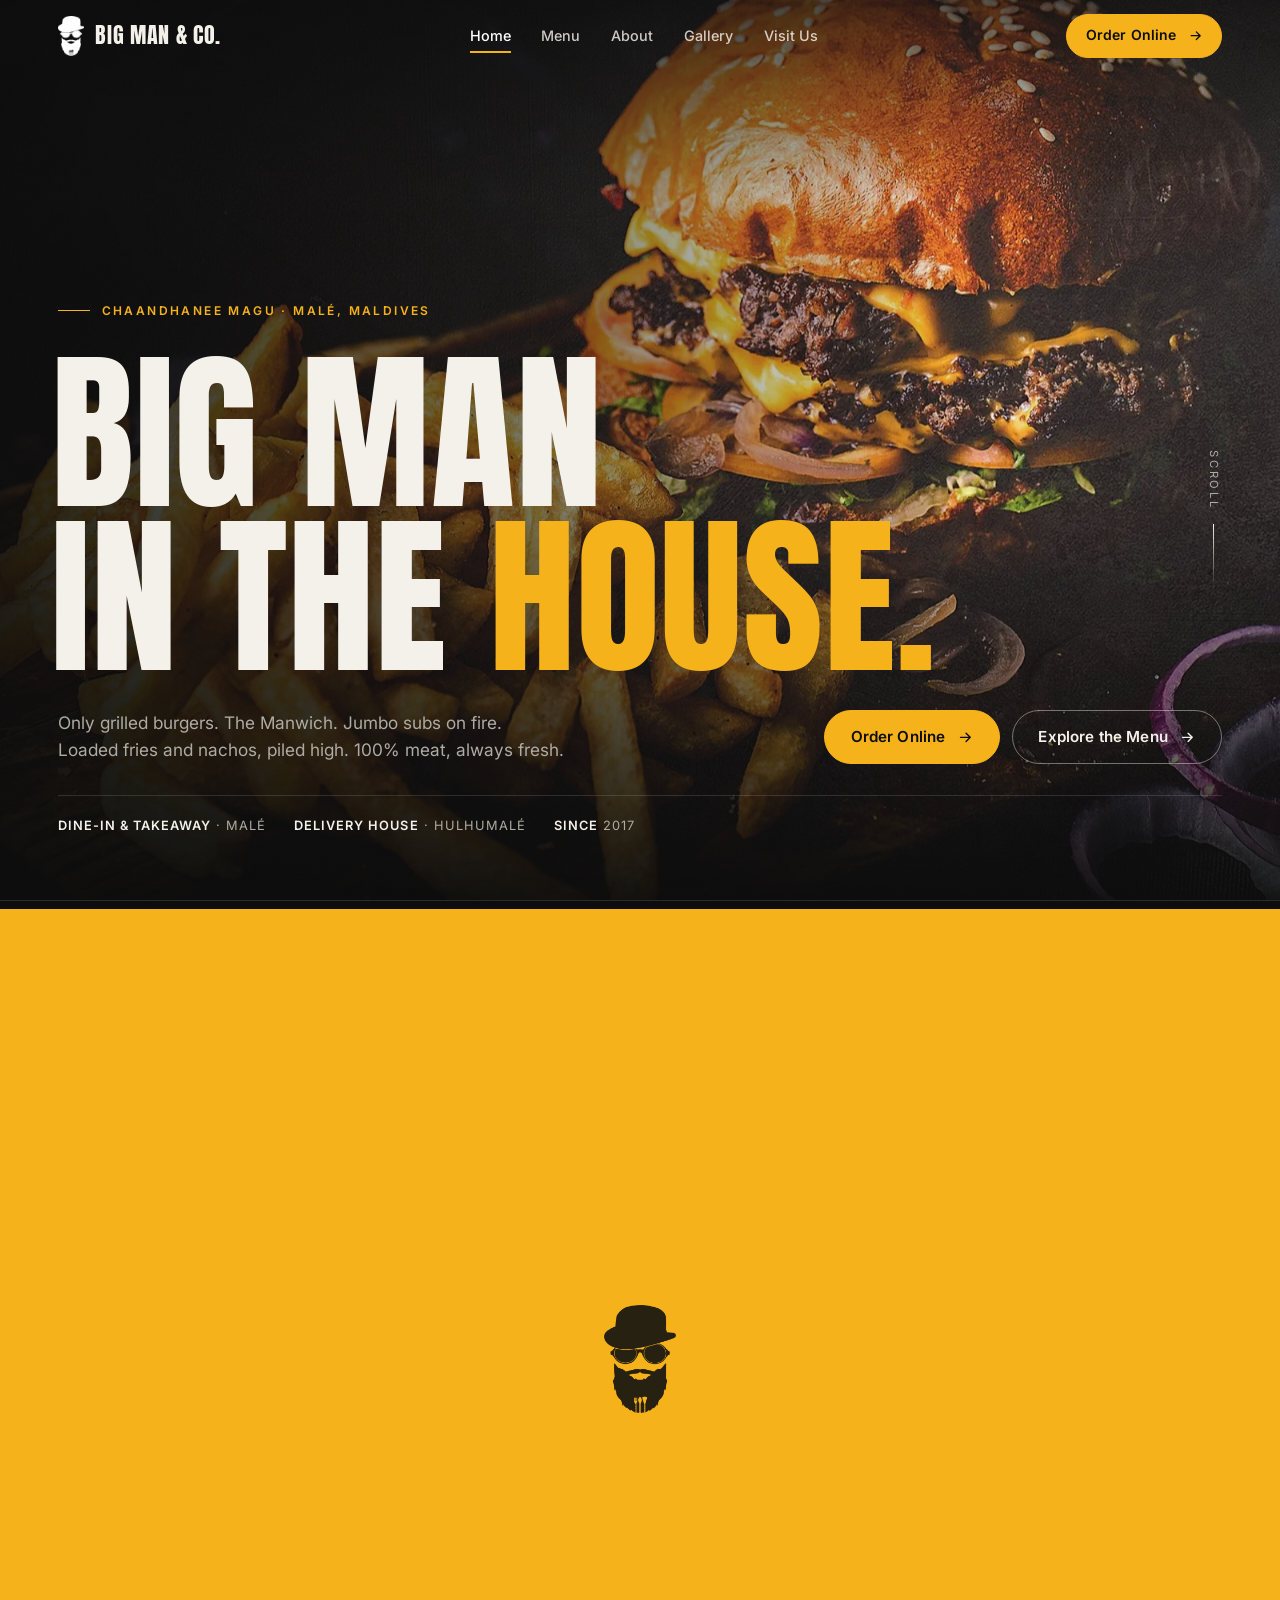
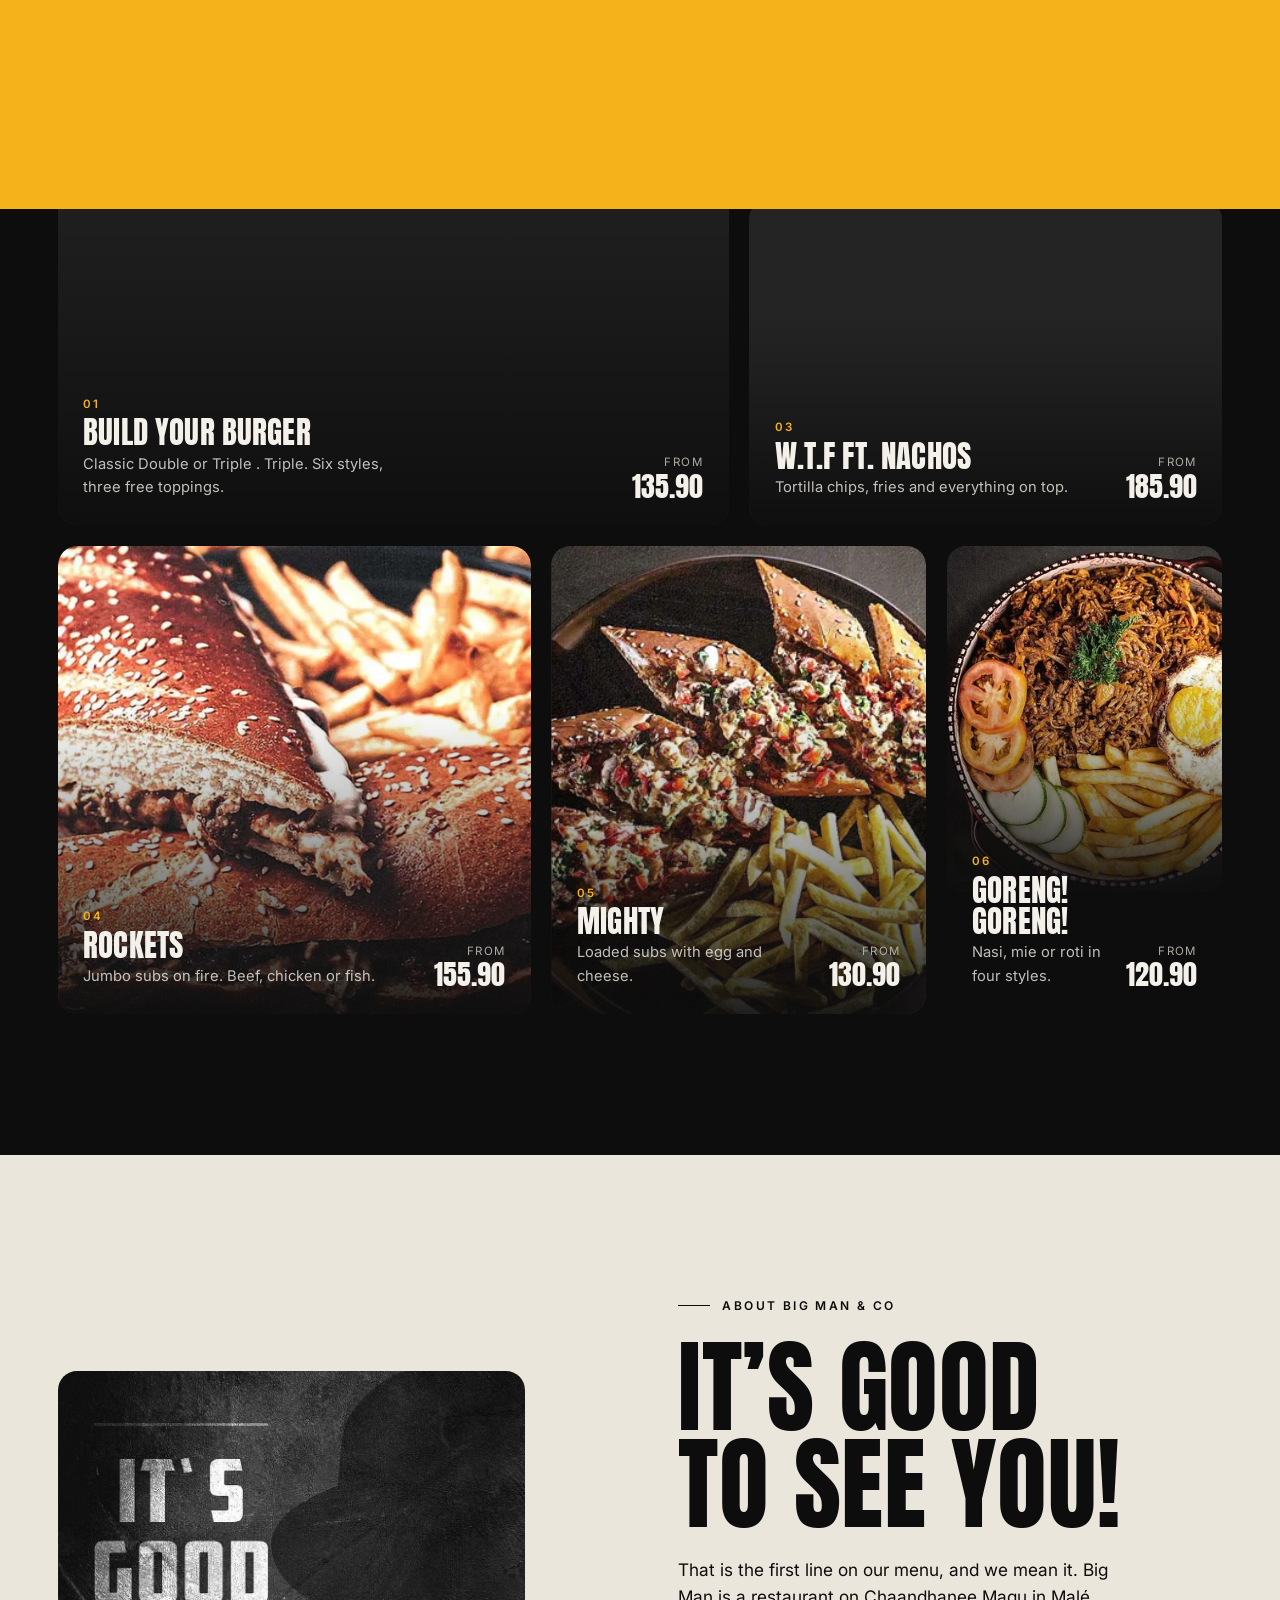
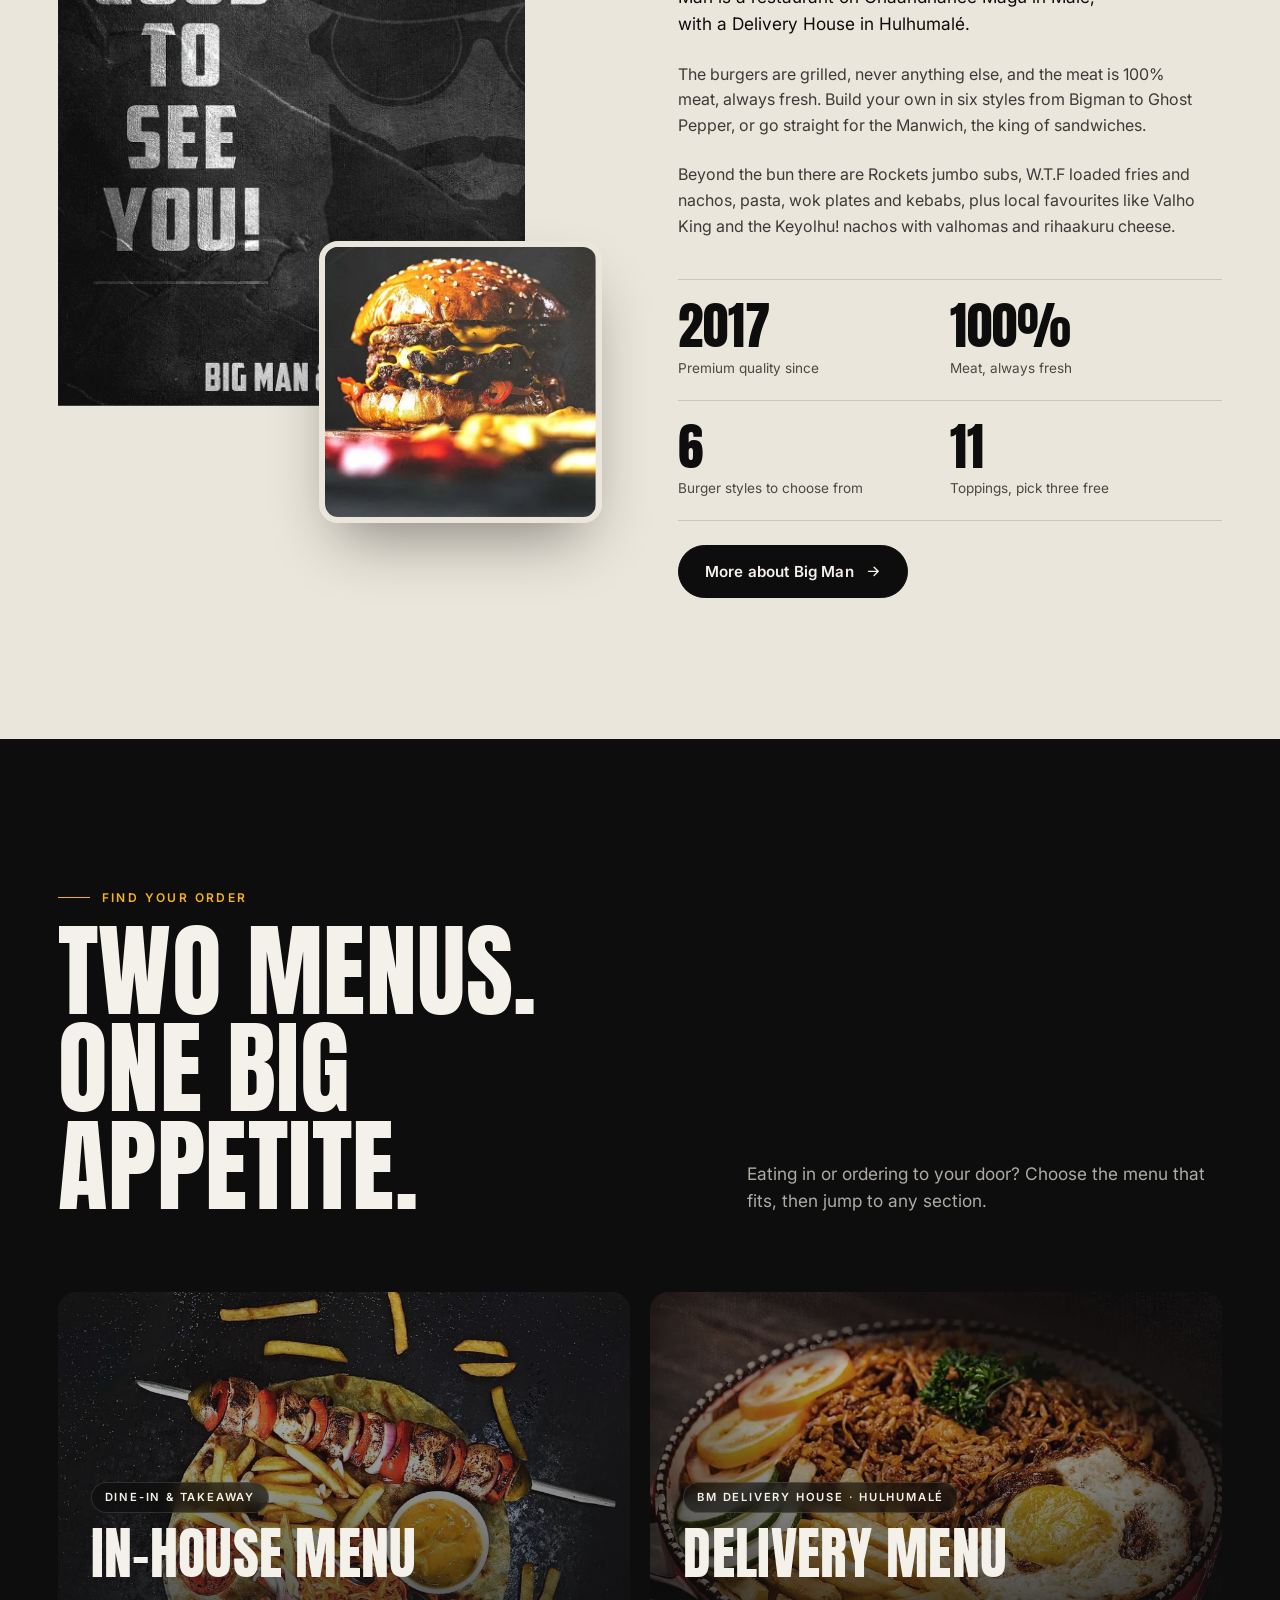
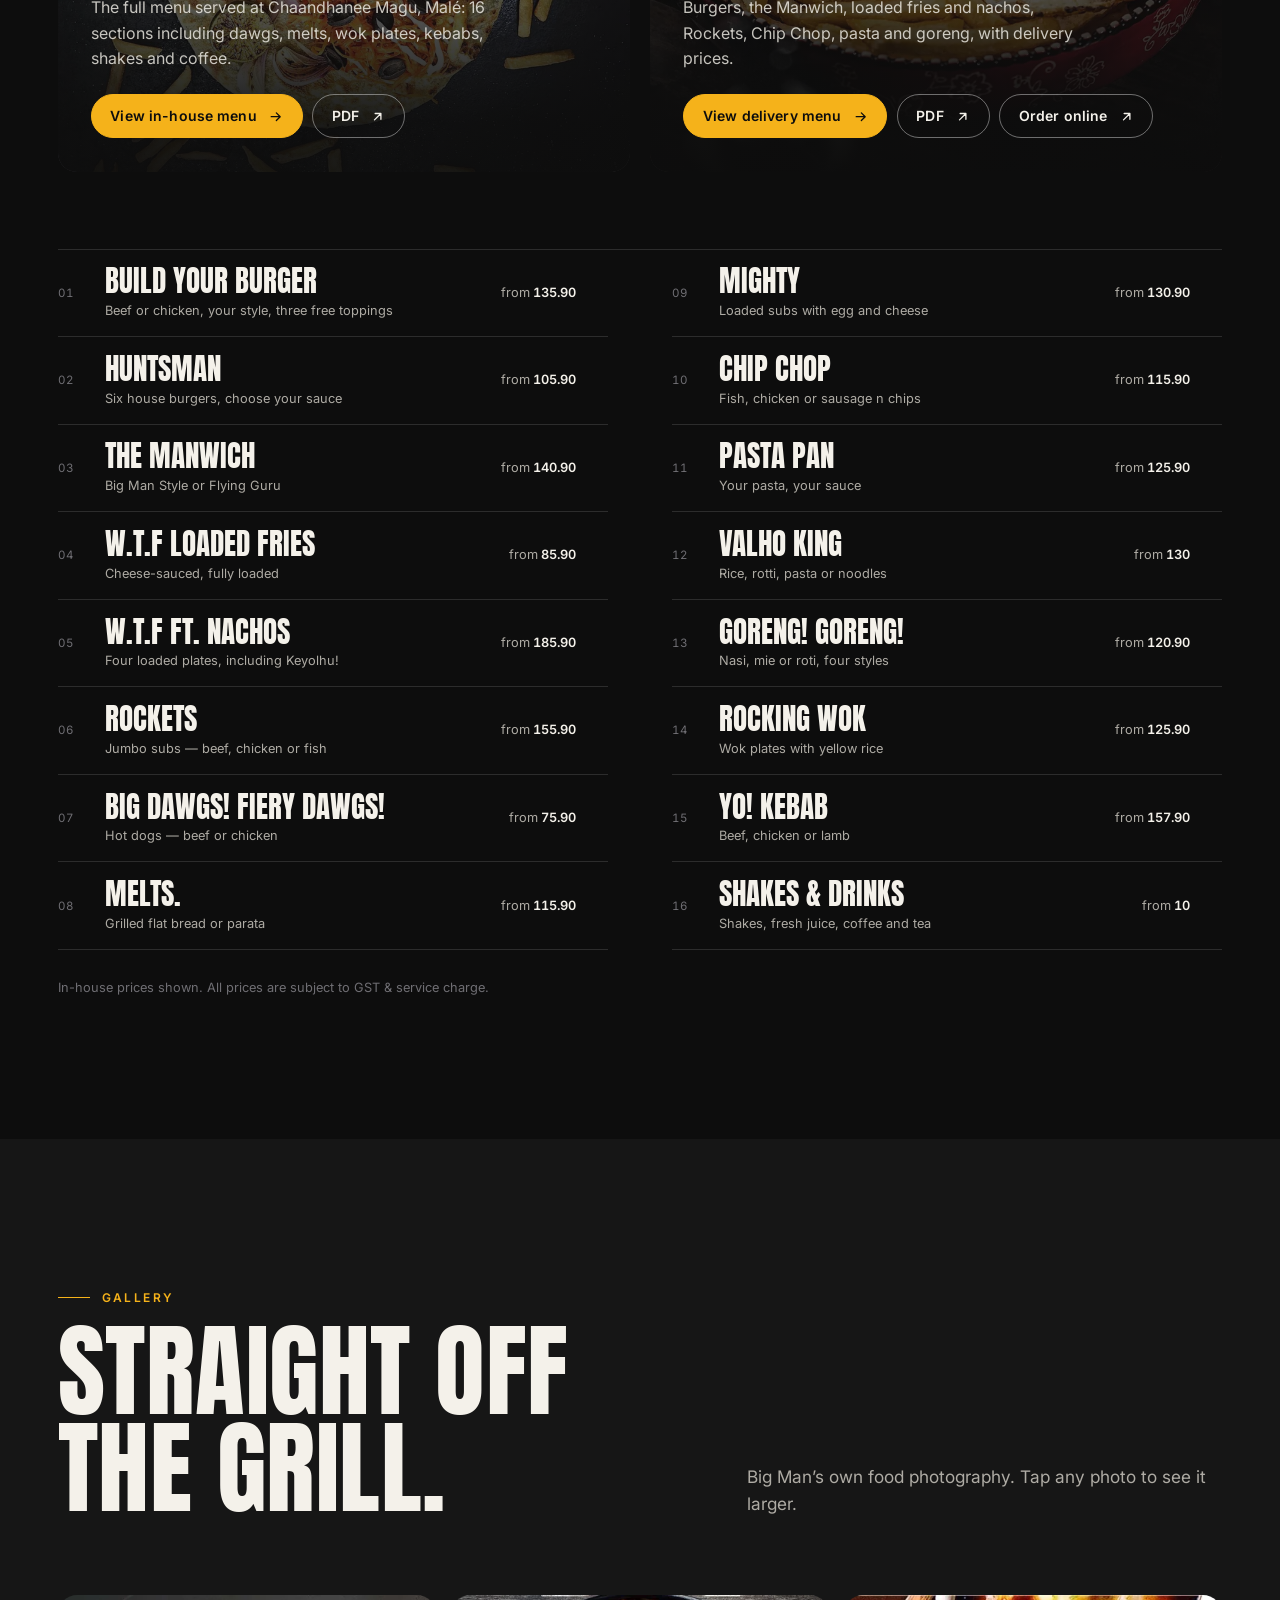
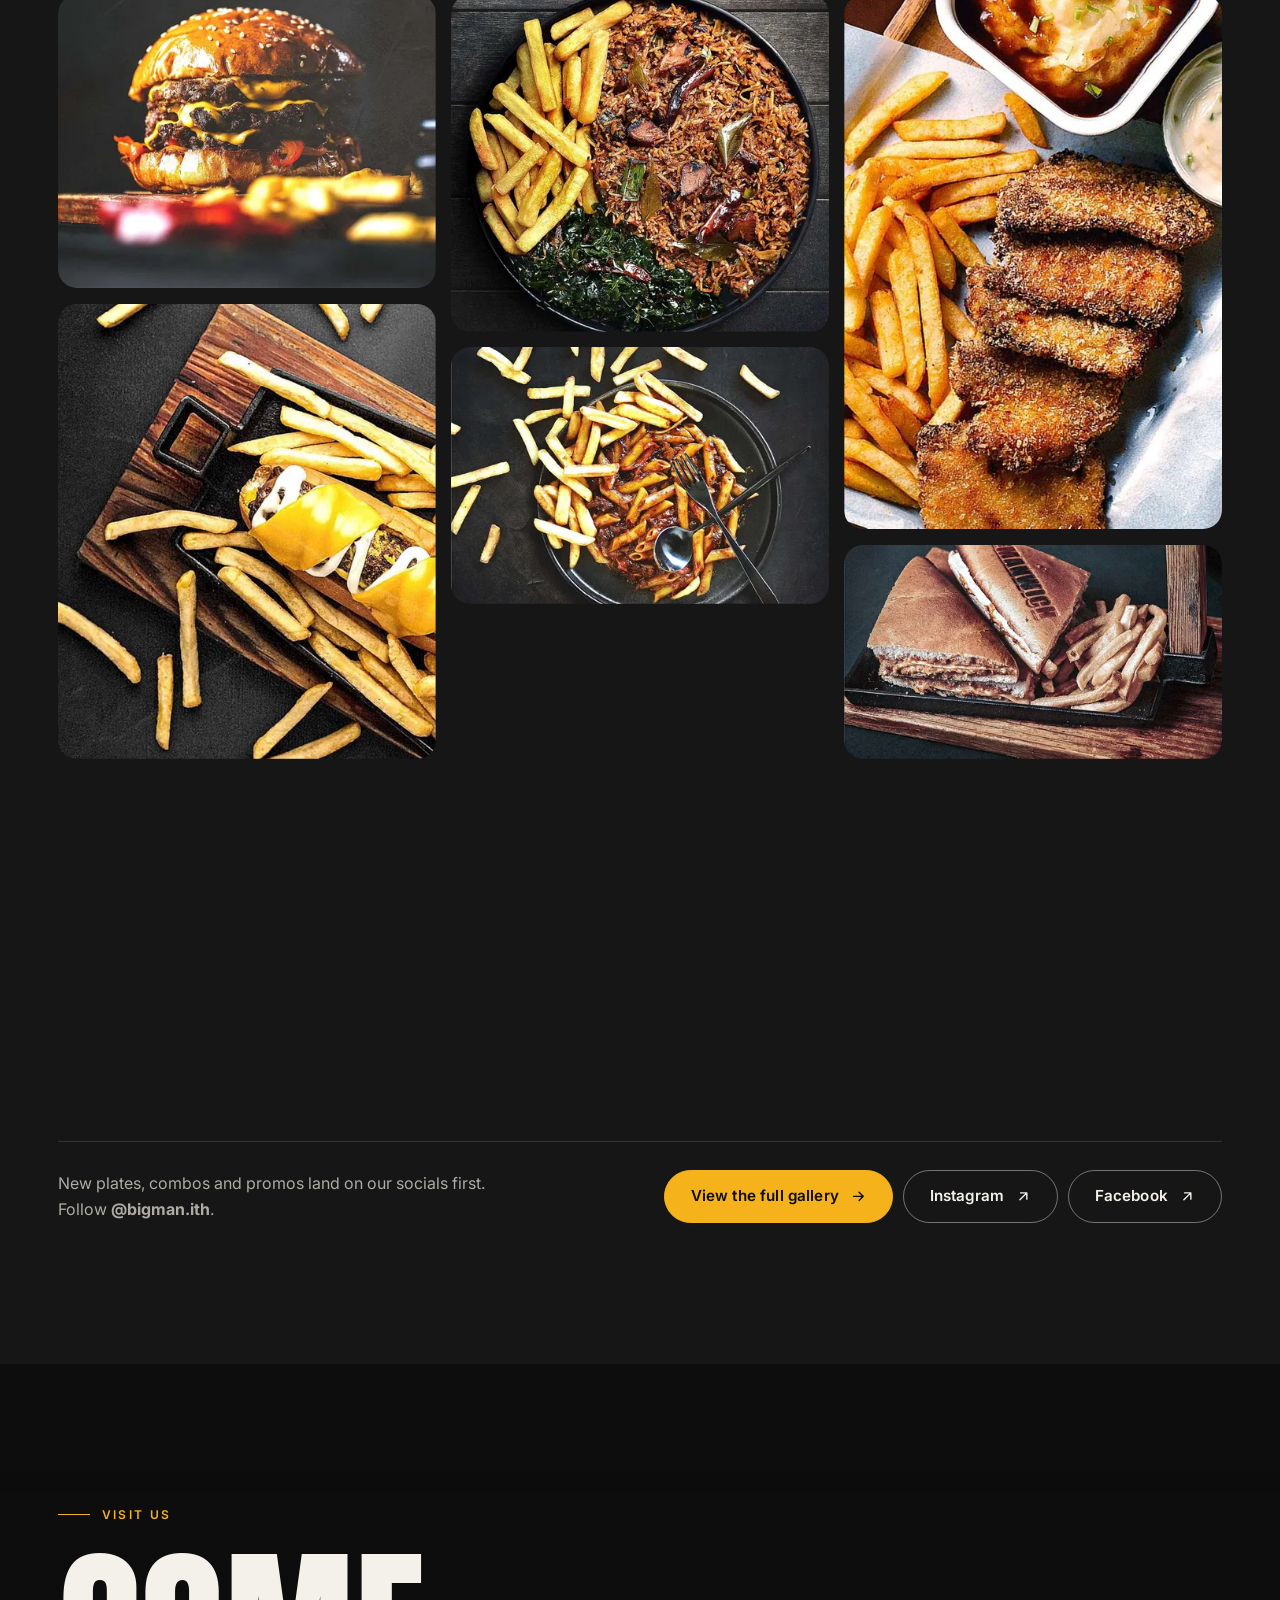
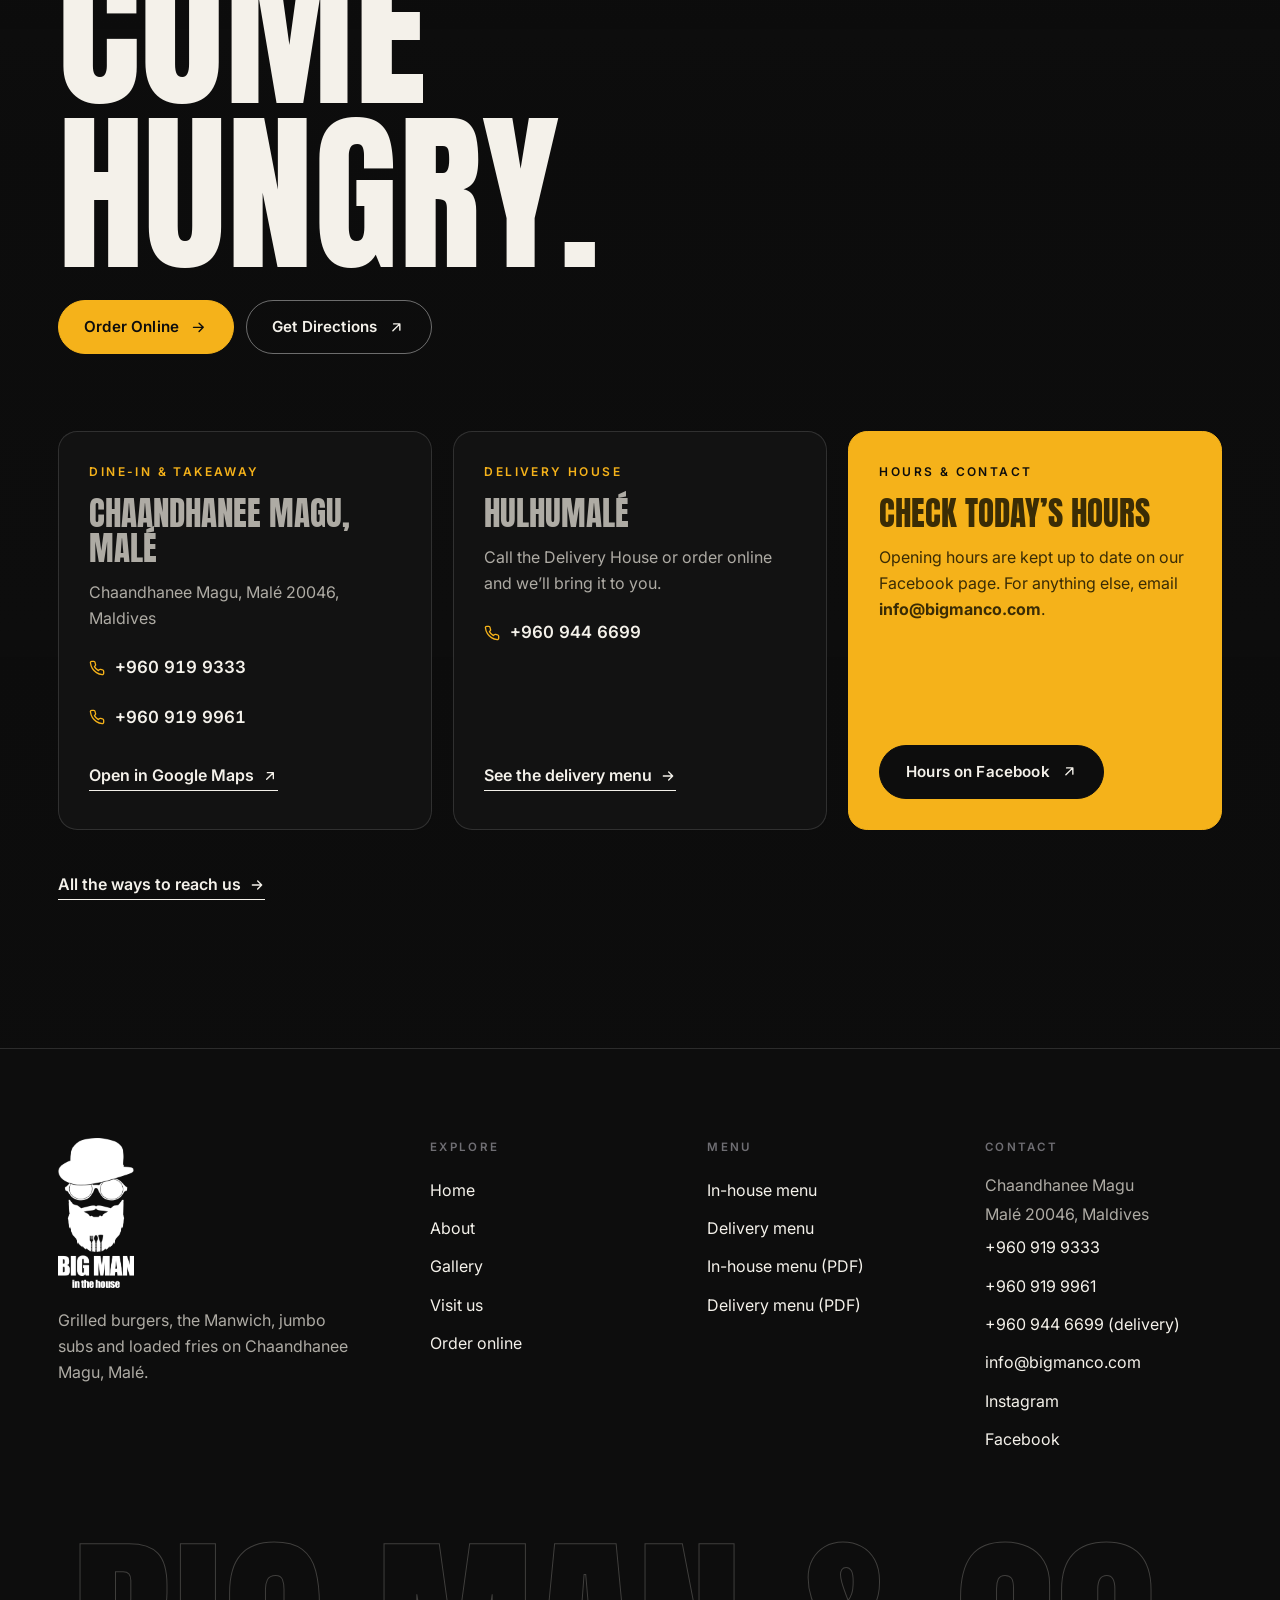
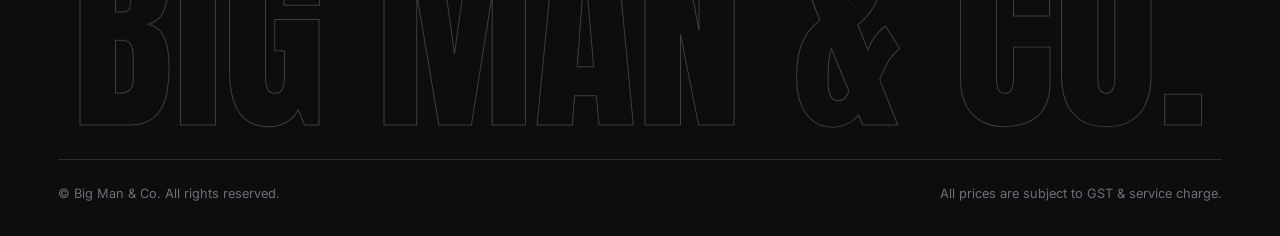
==== index.html @ d3d9a741 "Initial commit" ====
<!doctype html>
<html lang="en">
<head>
<meta charset="utf-8">
<meta name="viewport" content="width=device-width, initial-scale=1, viewport-fit=cover">
<title>Big Man &amp; Co — Grilled Burgers, Manwich &amp; Jumbo Subs in Malé</title>
<meta name="description" content="Big Man &amp; Co on Chaandhanee Magu, Malé. Only grilled burgers, the Manwich, Rockets jumbo subs, W.T.F loaded fries and nachos. See the menu and order online.">
<link rel="canonical" href="https://bigmanco.com/">
<meta name="theme-color" content="#0d0d0d">
<meta property="og:type" content="website">
<meta property="og:site_name" content="Big Man &amp; Co">
<meta property="og:title" content="Big Man &amp; Co — Grilled Burgers, Manwich &amp; Jumbo Subs in Malé">
<meta property="og:description" content="Big Man &amp; Co on Chaandhanee Magu, Malé. Only grilled burgers, the Manwich, Rockets jumbo subs, W.T.F loaded fries and nachos. See the menu and order online.">
<meta property="og:url" content="https://bigmanco.com/">
<meta property="og:image" content="https://bigmanco.com/assets/img/og-image.jpg">
<meta property="og:image:width" content="1200">
<meta property="og:image:height" content="630">
<meta name="twitter:card" content="summary_large_image">
<link rel="icon" href="assets/img/brand/favicon.png" type="image/png">
<link rel="apple-touch-icon" href="assets/img/brand/apple-touch-icon.png">
<link rel="manifest" href="site.webmanifest">
<script>document.documentElement.classList.add('js');try{if(sessionStorage.getItem('bm-nav')){sessionStorage.removeItem('bm-nav');document.documentElement.classList.add('from-nav')}}catch(e){}</script>
<link rel="preconnect" href="https://fonts.googleapis.com">
<link rel="preconnect" href="https://fonts.gstatic.com" crossorigin>
<link href="https://fonts.googleapis.com/css2?family=Anton&amp;family=Inter:wght@400;500;600&amp;display=swap" rel="stylesheet">
<link rel="preload" as="image" imagesrcset="assets/img/food/burger-and-fries-480.webp 480w, assets/img/food/burger-and-fries-960.webp 960w, assets/img/food/burger-and-fries-1600.webp 1600w, assets/img/food/burger-and-fries-2400.webp 2400w" imagesizes="100vw" fetchpriority="high">
<link rel="stylesheet" href="assets/css/styles.css">
<script type="application/ld+json">{"@context":"https://schema.org","@type":"Restaurant","name":"Big Man & Co","alternateName":"BIG MAN","url":"https://bigmanco.com","image":"https://bigmanco.com/assets/img/og-image.jpg","logo":"https://bigmanco.com/assets/img/brand/logo-square-512.png","telephone":"+9609199333","email":"info@bigmanco.com","address":{"@type":"PostalAddress","streetAddress":"Chaandhanee Magu","addressLocality":"Malé","postalCode":"20046","addressCountry":"MV"},"servesCuisine":["Burgers","Sandwiches"],"hasMenu":"https://bigmanco.com/menu.html","potentialAction":{"@type":"OrderAction","target":"https://bigmanco.com/order"},"sameAs":["https://www.instagram.com/bigman.ith/","https://www.facebook.com/bigman.ith"]}</script>
<script src="assets/js/main.js" defer></script>
</head>
<body>
<a class="skip" href="#main">Skip to content</a>
<div class="wipe" aria-hidden="true"><img src="assets/img/brand/logo-mark-black.webp" width="266" height="400" alt=""></div>
<header class="nav">
  <div class="wrap nav__inner">
    <a class="brand" href="#top" aria-label="Big Man &amp; Co — home">
      <img src="assets/img/brand/logo-mark-white.webp" width="266" height="400" alt="">
      <span>Big Man &amp; Co.</span>
    </a>
    <nav class="nav__links" aria-label="Primary"><a href="#top" aria-current="page">Home</a><a href="menu.html">Menu</a><a href="about.html">About</a><a href="gallery.html">Gallery</a><a href="contact.html">Visit Us</a></nav>
    <div class="nav__actions">
      <a class="btn btn--primary btn--sm" href="https://bigmanco.com/order" target="_blank" rel="noopener">Order Online <svg viewBox="0 0 24 24" fill="none" stroke="currentColor" stroke-width="2" stroke-linecap="round" stroke-linejoin="round" aria-hidden="true"><path d="M5 12h14M13 6l6 6-6 6"/></svg></a>
      <button class="nav__toggle" type="button" aria-expanded="false" aria-controls="mobile-menu" aria-label="Open menu"><span></span><span></span></button>
    </div>
  </div>
</header>
<div class="mmenu" id="mobile-menu">
  <nav class="mmenu__links" aria-label="Mobile">
    <a href="#top" style="--i:0" aria-current="page"><small>01</small>Home</a>
    <a href="menu.html" style="--i:1"><small>02</small>Menu</a>
    <a href="about.html" style="--i:2"><small>03</small>About</a>
    <a href="gallery.html" style="--i:3"><small>04</small>Gallery</a>
    <a href="contact.html" style="--i:4"><small>05</small>Visit Us</a>
  </nav>
  <div class="mmenu__foot">
    <a class="btn btn--primary" href="https://bigmanco.com/order" target="_blank" rel="noopener">Order Online <svg viewBox="0 0 24 24" fill="none" stroke="currentColor" stroke-width="2" stroke-linecap="round" stroke-linejoin="round" aria-hidden="true"><path d="M5 12h14M13 6l6 6-6 6"/></svg></a>
    <div class="row">
      <a class="btn btn--ghost btn--sm" href="menu.html">In-house menu</a>
      <a class="btn btn--ghost btn--sm" href="menu.html?menu=delivery">Delivery menu</a>
    </div>
  </div>
</div>
<main id="main">

<section class="hero" id="top" data-spy="top">
  <div class="hero__media"><img src="assets/img/food/burger-and-fries-960.webp" srcset="assets/img/food/burger-and-fries-480.webp 480w, assets/img/food/burger-and-fries-960.webp 960w, assets/img/food/burger-and-fries-1600.webp 1600w, assets/img/food/burger-and-fries-2400.webp 2400w" sizes="100vw" width="2479" height="1999" alt="Grilled double cheeseburger with a pile of fries on a wooden board" fetchpriority="high" decoding="async"></div>
  <div class="wrap hero__content">
    <p class="eyebrow fade">Chaandhanee Magu · Malé, Maldives</p>
    <h1 class="display h-xl lines"><span class="line" style="--l:0"><span>Big Man</span></span><span class="line" style="--l:1"><span>in the <em>house.</em></span></span></h1>
    <div class="hero__row">
      <p class="lede fade" style="--i:1">Only grilled burgers. The Manwich. Jumbo subs on fire. Loaded fries and nachos, piled high. 100% meat, always fresh.</p>
      <div class="hero__cta fade" style="--i:2">
        <a class="btn btn--primary" href="https://bigmanco.com/order" target="_blank" rel="noopener">Order Online <svg viewBox="0 0 24 24" fill="none" stroke="currentColor" stroke-width="2" stroke-linecap="round" stroke-linejoin="round" aria-hidden="true"><path d="M5 12h14M13 6l6 6-6 6"/></svg></a>
        <a class="btn btn--ghost" href="menu.html">Explore the Menu <svg viewBox="0 0 24 24" fill="none" stroke="currentColor" stroke-width="2" stroke-linecap="round" stroke-linejoin="round" aria-hidden="true"><path d="M5 12h14M13 6l6 6-6 6"/></svg></a>
      </div>
    </div>
    <ul class="hero__meta fade" style="--i:3">
      <li><strong>Dine-in &amp; takeaway</strong> · Malé</li>
      <li><strong>Delivery House</strong> · Hulhumalé</li>
      <li><strong>Since</strong> 2017</li>
    </ul>
  </div>
  <a class="scroll-cue" href="#signatures"><span>Scroll</span></a>
</section>

<div class="marquee" aria-hidden="true">
  <div class="marquee__track">
    <ul><li>Burger</li><li>Manwich</li><li>Fiery Dawg</li><li>Pasta Pan</li><li>Rockets</li><li>W.T.F</li><li>Mighty</li><li>Chip Chop</li><li>Goreng! Goreng!</li><li>Yo! Kebab</li></ul>
    <ul><li>Burger</li><li>Manwich</li><li>Fiery Dawg</li><li>Pasta Pan</li><li>Rockets</li><li>W.T.F</li><li>Mighty</li><li>Chip Chop</li><li>Goreng! Goreng!</li><li>Yo! Kebab</li></ul>
  </div>
</div>

<section class="section" id="signatures" data-spy="signatures">
  <div class="wrap">
    <header class="shead">
      <div>
        <p class="eyebrow reveal">The signatures</p>
        <h2 class="display h-lg lines"><span class="line" style="--l:0"><span>Built big.</span></span><span class="line" style="--l:1"><span>Grilled only.</span></span></h2>
      </div>
      <p class="lede reveal">The plates the house is known for, straight from the menu. Pick one to see every style, topping and price.</p>
    </header>
    <div class="sig">
      <a class="sig__item" href="menu.html#build-your-burger">
        <div class="sig__media mask" style="--i:0"><div class="sig__inner"><img src="assets/img/food/burger-and-fries-960.webp" srcset="assets/img/food/burger-and-fries-480.webp 480w, assets/img/food/burger-and-fries-960.webp 960w, assets/img/food/burger-and-fries-1600.webp 1600w, assets/img/food/burger-and-fries-2400.webp 2400w" sizes="(min-width:1024px) 58vw, 100vw" width="2479" height="1999" alt="Grilled double cheeseburger with fries on a wooden board" loading="lazy" decoding="async"></div></div>
        <span class="sig__go"><svg viewBox="0 0 24 24" fill="none" stroke="currentColor" stroke-width="2" stroke-linecap="round" stroke-linejoin="round" aria-hidden="true"><path d="M7 17 17 7M8 7h9v9"/></svg></span>
        <div class="sig__body">
          <span class="sig__num">01</span>
          <h3 class="display h-sm">Build Your Burger</h3>
          <p>Classic Double or Triple . Triple. Six styles, three free toppings.</p>
          <span class="sig__price">from <b>135.90</b></span>
        </div>
      </a>
      <a class="sig__item" href="menu.html#manwich">
        <div class="sig__media mask" style="--i:1"><div class="sig__inner"><img src="assets/img/food/manwich-stack-960.webp" srcset="assets/img/food/manwich-stack-480.webp 480w, assets/img/food/manwich-stack-960.webp 960w, assets/img/food/manwich-stack-1600.webp 1600w, assets/img/food/manwich-stack-2400.webp 2400w" sizes="(min-width:1024px) 40vw, (min-width:640px) 50vw, 100vw" width="2479" height="1509" alt="Stacked Manwich sandwich halves with melted cheese and fries" loading="lazy" decoding="async"></div></div>
        <span class="sig__go"><svg viewBox="0 0 24 24" fill="none" stroke="currentColor" stroke-width="2" stroke-linecap="round" stroke-linejoin="round" aria-hidden="true"><path d="M7 17 17 7M8 7h9v9"/></svg></span>
        <div class="sig__body">
          <span class="sig__num">02</span>
          <h3 class="display h-sm">The Manwich</h3>
          <p>The king of sandwiches, Big Man Style or Flying Guru.</p>
          <span class="sig__price">from <b>140.90</b></span>
        </div>
      </a>
      <a class="sig__item" href="menu.html#nachos">
        <div class="sig__media mask" style="--i:2"><div class="sig__inner"><img src="assets/img/food/wtf-nachos-960.webp" srcset="assets/img/food/wtf-nachos-480.webp 480w, assets/img/food/wtf-nachos-960.webp 960w, assets/img/food/wtf-nachos-1600.webp 1600w, assets/img/food/wtf-nachos-2400.webp 2400w" sizes="(min-width:1024px) 40vw, (min-width:640px) 50vw, 100vw" width="2479" height="1526" alt="Loaded nachos with meat, olives and melted cheese beside a bucket of loaded fries" loading="lazy" decoding="async"></div></div>
        <span class="sig__go"><svg viewBox="0 0 24 24" fill="none" stroke="currentColor" stroke-width="2" stroke-linecap="round" stroke-linejoin="round" aria-hidden="true"><path d="M7 17 17 7M8 7h9v9"/></svg></span>
        <div class="sig__body">
          <span class="sig__num">03</span>
          <h3 class="display h-sm">W.T.F ft. Nachos</h3>
          <p>Tortilla chips, fries and everything on top.</p>
          <span class="sig__price">from <b>185.90</b></span>
        </div>
      </a>
      <a class="sig__item" href="menu.html#rockets">
        <div class="sig__media mask" style="--i:0"><div class="sig__inner"><img src="assets/img/food/rockets-jumbo-sub-960.webp" srcset="assets/img/food/rockets-jumbo-sub-480.webp 480w, assets/img/food/rockets-jumbo-sub-960.webp 960w, assets/img/food/rockets-jumbo-sub-1600.webp 1600w, assets/img/food/rockets-jumbo-sub-1653.webp 1653w" sizes="(min-width:1024px) 42vw, 100vw" width="1653" height="851" alt="Jumbo sesame sub cut in half with fries" loading="lazy" decoding="async"></div></div>
        <span class="sig__go"><svg viewBox="0 0 24 24" fill="none" stroke="currentColor" stroke-width="2" stroke-linecap="round" stroke-linejoin="round" aria-hidden="true"><path d="M7 17 17 7M8 7h9v9"/></svg></span>
        <div class="sig__body">
          <span class="sig__num">04</span>
          <h3 class="display h-sm">Rockets</h3>
          <p>Jumbo subs on fire. Beef, chicken or fish.</p>
          <span class="sig__price">from <b>155.90</b></span>
        </div>
      </a>
      <a class="sig__item" href="menu.html#mighty">
        <div class="sig__media mask" style="--i:1"><div class="sig__inner"><img src="assets/img/food/mighty-loaded-sub-960.webp" srcset="assets/img/food/mighty-loaded-sub-480.webp 480w, assets/img/food/mighty-loaded-sub-960.webp 960w, assets/img/food/mighty-loaded-sub-1322.webp 1322w" sizes="(min-width:1024px) 33vw, (min-width:640px) 50vw, 100vw" width="1322" height="1059" alt="Loaded sub halves topped with meat, peppers and sauce" loading="lazy" decoding="async"></div></div>
        <span class="sig__go"><svg viewBox="0 0 24 24" fill="none" stroke="currentColor" stroke-width="2" stroke-linecap="round" stroke-linejoin="round" aria-hidden="true"><path d="M7 17 17 7M8 7h9v9"/></svg></span>
        <div class="sig__body">
          <span class="sig__num">05</span>
          <h3 class="display h-sm">Mighty</h3>
          <p>Loaded subs with egg and cheese.</p>
          <span class="sig__price">from <b>130.90</b></span>
        </div>
      </a>
      <a class="sig__item" href="menu.html#goreng">
        <div class="sig__media mask" style="--i:2"><div class="sig__inner"><img src="assets/img/food/goreng-goreng-960.webp" srcset="assets/img/food/goreng-goreng-480.webp 480w, assets/img/food/goreng-goreng-960.webp 960w, assets/img/food/goreng-goreng-1600.webp 1600w, assets/img/food/goreng-goreng-1653.webp 1653w" sizes="(min-width:1024px) 25vw, (min-width:640px) 50vw, 100vw" width="1653" height="1485" alt="Goreng with a fried egg, fries, tomato and cucumber in a red bowl" loading="lazy" decoding="async"></div></div>
        <span class="sig__go"><svg viewBox="0 0 24 24" fill="none" stroke="currentColor" stroke-width="2" stroke-linecap="round" stroke-linejoin="round" aria-hidden="true"><path d="M7 17 17 7M8 7h9v9"/></svg></span>
        <div class="sig__body">
          <span class="sig__num">06</span>
          <h3 class="display h-sm">Goreng! Goreng!</h3>
          <p>Nasi, mie or roti in four styles.</p>
          <span class="sig__price">from <b>120.90</b></span>
        </div>
      </a>
    </div>
  </div>
</section>

<section class="section theme-light" id="story" data-spy="story">
  <div class="wrap story">
    <div class="story__media">
      <div class="a mask"><img src="assets/img/brand/cover-good-to-see-you-960.webp" srcset="assets/img/brand/cover-good-to-see-you-480.webp 480w, assets/img/brand/cover-good-to-see-you-960.webp 960w, assets/img/brand/cover-good-to-see-you-1600.webp 1600w, assets/img/brand/cover-good-to-see-you-1653.webp 1653w" sizes="(min-width:900px) 40vw, 85vw" width="1653" height="2338" alt="Big Man &amp; Co menu cover reading “It’s good to see you!” over the bearded Big Man logo" loading="lazy" decoding="async" data-parallax="24"></div>
      <div class="b mask" style="--i:2"><img src="assets/img/food/triple-burger-960.webp" srcset="assets/img/food/triple-burger-480.webp 480w, assets/img/food/triple-burger-960.webp 960w, assets/img/food/triple-burger-1600.webp 1600w, assets/img/food/triple-burger-1653.webp 1653w" sizes="(min-width:900px) 24vw, 45vw" width="1653" height="1286" alt="Triple-patty grilled burger with melted cheese" loading="lazy" decoding="async"></div>
    </div>
    <div class="story__text">
      <p class="eyebrow reveal">About Big Man &amp; Co</p>
      <h2 class="display h-lg lines"><span class="line" style="--l:0"><span>It’s good</span></span><span class="line" style="--l:1"><span>to see you!</span></span></h2>
      <p class="lede reveal">That is the first line on our menu, and we mean it. Big Man is a restaurant on Chaandhanee Magu in Malé, with a Delivery House in Hulhumalé.</p>
      <p class="reveal">The burgers are grilled, never anything else, and the meat is 100% meat, always fresh. Build your own in six styles from Bigman to Ghost Pepper, or go straight for the Manwich, the king of sandwiches.</p>
      <p class="reveal">Beyond the bun there are Rockets jumbo subs, W.T.F loaded fries and nachos, pasta, wok plates and kebabs, plus local favourites like Valho King and the Keyolhu! nachos with valhomas and rihaakuru cheese.</p>
      <dl class="facts">
        <div class="reveal"><dt>2017</dt><dd>Premium quality since</dd></div>
        <div class="reveal" style="--i:1"><dt>100%</dt><dd>Meat, always fresh</dd></div>
        <div class="reveal" style="--i:2"><dt>6</dt><dd>Burger styles to choose from</dd></div>
        <div class="reveal" style="--i:3"><dt>11</dt><dd>Toppings, pick three free</dd></div>
      </dl>
      <p class="reveal"><a class="btn btn--dark" href="about.html">More about Big Man <svg viewBox="0 0 24 24" fill="none" stroke="currentColor" stroke-width="2" stroke-linecap="round" stroke-linejoin="round" aria-hidden="true"><path d="M5 12h14M13 6l6 6-6 6"/></svg></a></p>
    </div>
  </div>
</section>

<section class="section" id="menu" data-spy="menu">
  <div class="wrap">
    <header class="shead">
      <div>
        <p class="eyebrow reveal">Find your order</p>
        <h2 class="display h-lg lines"><span class="line" style="--l:0"><span>Two menus.</span></span><span class="line" style="--l:1"><span>One big appetite.</span></span></h2>
      </div>
      <p class="lede reveal">Eating in or ordering to your door? Choose the menu that fits, then jump to any section.</p>
    </header>
    <div class="duo">
      <article class="duo__card reveal">
        <img src="assets/img/food/yo-kebab-960.webp" srcset="assets/img/food/yo-kebab-480.webp 480w, assets/img/food/yo-kebab-960.webp 960w, assets/img/food/yo-kebab-1600.webp 1600w, assets/img/food/yo-kebab-1653.webp 1653w" sizes="(min-width:800px) 50vw, 100vw" width="1653" height="1379" alt="" loading="lazy" decoding="async">
        <span class="duo__tag">Dine-in &amp; takeaway</span>
        <h3 class="display h-md">In-house menu</h3>
        <p>The full menu served at Chaandhanee Magu, Malé: 16 sections including dawgs, melts, wok plates, kebabs, shakes and coffee.</p>
        <div class="duo__actions">
          <a class="btn btn--primary btn--sm" href="menu.html">View in-house menu <svg viewBox="0 0 24 24" fill="none" stroke="currentColor" stroke-width="2" stroke-linecap="round" stroke-linejoin="round" aria-hidden="true"><path d="M5 12h14M13 6l6 6-6 6"/></svg></a>
          <a class="btn btn--ghost btn--sm" href="https://bigmanco.com/menu/inhouse" target="_blank" rel="noopener">PDF <svg viewBox="0 0 24 24" fill="none" stroke="currentColor" stroke-width="2" stroke-linecap="round" stroke-linejoin="round" aria-hidden="true"><path d="M7 17 17 7M8 7h9v9"/></svg></a>
        </div>
      </article>
      <article class="duo__card reveal" style="--i:1">
        <img src="assets/img/food/goreng-bowl-960.webp" srcset="assets/img/food/goreng-bowl-480.webp 480w, assets/img/food/goreng-bowl-960.webp 960w, assets/img/food/goreng-bowl-1600.webp 1600w, assets/img/food/goreng-bowl-2400.webp 2400w" sizes="(min-width:800px) 50vw, 100vw" width="2479" height="1754" alt="" loading="lazy" decoding="async">
        <span class="duo__tag">BM Delivery House · Hulhumalé</span>
        <h3 class="display h-md">Delivery menu</h3>
        <p>Burgers, the Manwich, loaded fries and nachos, Rockets, Chip Chop, pasta and goreng, with delivery prices.</p>
        <div class="duo__actions">
          <a class="btn btn--primary btn--sm" href="menu.html?menu=delivery">View delivery menu <svg viewBox="0 0 24 24" fill="none" stroke="currentColor" stroke-width="2" stroke-linecap="round" stroke-linejoin="round" aria-hidden="true"><path d="M5 12h14M13 6l6 6-6 6"/></svg></a>
          <a class="btn btn--ghost btn--sm" href="https://bigmanco.com/menu/delivery" target="_blank" rel="noopener">PDF <svg viewBox="0 0 24 24" fill="none" stroke="currentColor" stroke-width="2" stroke-linecap="round" stroke-linejoin="round" aria-hidden="true"><path d="M7 17 17 7M8 7h9v9"/></svg></a>
          <a class="btn btn--ghost btn--sm" href="https://bigmanco.com/order" target="_blank" rel="noopener">Order online <svg viewBox="0 0 24 24" fill="none" stroke="currentColor" stroke-width="2" stroke-linecap="round" stroke-linejoin="round" aria-hidden="true"><path d="M7 17 17 7M8 7h9v9"/></svg></a>
        </div>
      </article>
    </div>
    <ol class="cats">
      <li class="reveal"><a href="menu.html#build-your-burger"><span class="n">01</span><span class="t">Build Your Burger<span class="d">Beef or chicken, your style, three free toppings</span></span><span class="p">from <b>135.90</b></span><svg viewBox="0 0 24 24" fill="none" stroke="currentColor" stroke-width="2" stroke-linecap="round" stroke-linejoin="round" aria-hidden="true"><path d="M5 12h14M13 6l6 6-6 6"/></svg></a></li>
      <li class="reveal"><a href="menu.html#huntsman"><span class="n">02</span><span class="t">Huntsman<span class="d">Six house burgers, choose your sauce</span></span><span class="p">from <b>105.90</b></span><svg viewBox="0 0 24 24" fill="none" stroke="currentColor" stroke-width="2" stroke-linecap="round" stroke-linejoin="round" aria-hidden="true"><path d="M5 12h14M13 6l6 6-6 6"/></svg></a></li>
      <li class="reveal"><a href="menu.html#manwich"><span class="n">03</span><span class="t">The Manwich<span class="d">Big Man Style or Flying Guru</span></span><span class="p">from <b>140.90</b></span><svg viewBox="0 0 24 24" fill="none" stroke="currentColor" stroke-width="2" stroke-linecap="round" stroke-linejoin="round" aria-hidden="true"><path d="M5 12h14M13 6l6 6-6 6"/></svg></a></li>
      <li class="reveal"><a href="menu.html#loaded-fries"><span class="n">04</span><span class="t">W.T.F Loaded Fries<span class="d">Cheese-sauced, fully loaded</span></span><span class="p">from <b>85.90</b></span><svg viewBox="0 0 24 24" fill="none" stroke="currentColor" stroke-width="2" stroke-linecap="round" stroke-linejoin="round" aria-hidden="true"><path d="M5 12h14M13 6l6 6-6 6"/></svg></a></li>
      <li class="reveal"><a href="menu.html#nachos"><span class="n">05</span><span class="t">W.T.F ft. Nachos<span class="d">Four loaded plates, including Keyolhu!</span></span><span class="p">from <b>185.90</b></span><svg viewBox="0 0 24 24" fill="none" stroke="currentColor" stroke-width="2" stroke-linecap="round" stroke-linejoin="round" aria-hidden="true"><path d="M5 12h14M13 6l6 6-6 6"/></svg></a></li>
      <li class="reveal"><a href="menu.html#rockets"><span class="n">06</span><span class="t">Rockets<span class="d">Jumbo subs — beef, chicken or fish</span></span><span class="p">from <b>155.90</b></span><svg viewBox="0 0 24 24" fill="none" stroke="currentColor" stroke-width="2" stroke-linecap="round" stroke-linejoin="round" aria-hidden="true"><path d="M5 12h14M13 6l6 6-6 6"/></svg></a></li>
      <li class="reveal"><a href="menu.html#dawgs"><span class="n">07</span><span class="t">Big Dawgs! Fiery Dawgs!<span class="d">Hot dogs — beef or chicken</span></span><span class="p">from <b>75.90</b></span><svg viewBox="0 0 24 24" fill="none" stroke="currentColor" stroke-width="2" stroke-linecap="round" stroke-linejoin="round" aria-hidden="true"><path d="M5 12h14M13 6l6 6-6 6"/></svg></a></li>
      <li class="reveal"><a href="menu.html#melts"><span class="n">08</span><span class="t">Melts.<span class="d">Grilled flat bread or parata</span></span><span class="p">from <b>115.90</b></span><svg viewBox="0 0 24 24" fill="none" stroke="currentColor" stroke-width="2" stroke-linecap="round" stroke-linejoin="round" aria-hidden="true"><path d="M5 12h14M13 6l6 6-6 6"/></svg></a></li>
      <li class="reveal"><a href="menu.html#mighty"><span class="n">09</span><span class="t">Mighty<span class="d">Loaded subs with egg and cheese</span></span><span class="p">from <b>130.90</b></span><svg viewBox="0 0 24 24" fill="none" stroke="currentColor" stroke-width="2" stroke-linecap="round" stroke-linejoin="round" aria-hidden="true"><path d="M5 12h14M13 6l6 6-6 6"/></svg></a></li>
      <li class="reveal"><a href="menu.html#chip-chop"><span class="n">10</span><span class="t">Chip Chop<span class="d">Fish, chicken or sausage n chips</span></span><span class="p">from <b>115.90</b></span><svg viewBox="0 0 24 24" fill="none" stroke="currentColor" stroke-width="2" stroke-linecap="round" stroke-linejoin="round" aria-hidden="true"><path d="M5 12h14M13 6l6 6-6 6"/></svg></a></li>
      <li class="reveal"><a href="menu.html#pasta-pan"><span class="n">11</span><span class="t">Pasta Pan<span class="d">Your pasta, your sauce</span></span><span class="p">from <b>125.90</b></span><svg viewBox="0 0 24 24" fill="none" stroke="currentColor" stroke-width="2" stroke-linecap="round" stroke-linejoin="round" aria-hidden="true"><path d="M5 12h14M13 6l6 6-6 6"/></svg></a></li>
      <li class="reveal"><a href="menu.html#valho-king"><span class="n">12</span><span class="t">Valho King<span class="d">Rice, rotti, pasta or noodles</span></span><span class="p">from <b>130</b></span><svg viewBox="0 0 24 24" fill="none" stroke="currentColor" stroke-width="2" stroke-linecap="round" stroke-linejoin="round" aria-hidden="true"><path d="M5 12h14M13 6l6 6-6 6"/></svg></a></li>
      <li class="reveal"><a href="menu.html#goreng"><span class="n">13</span><span class="t">Goreng! Goreng!<span class="d">Nasi, mie or roti, four styles</span></span><span class="p">from <b>120.90</b></span><svg viewBox="0 0 24 24" fill="none" stroke="currentColor" stroke-width="2" stroke-linecap="round" stroke-linejoin="round" aria-hidden="true"><path d="M5 12h14M13 6l6 6-6 6"/></svg></a></li>
      <li class="reveal"><a href="menu.html#rocking-wok"><span class="n">14</span><span class="t">Rocking Wok<span class="d">Wok plates with yellow rice</span></span><span class="p">from <b>125.90</b></span><svg viewBox="0 0 24 24" fill="none" stroke="currentColor" stroke-width="2" stroke-linecap="round" stroke-linejoin="round" aria-hidden="true"><path d="M5 12h14M13 6l6 6-6 6"/></svg></a></li>
      <li class="reveal"><a href="menu.html#yo-kebab"><span class="n">15</span><span class="t">Yo! Kebab<span class="d">Beef, chicken or lamb</span></span><span class="p">from <b>157.90</b></span><svg viewBox="0 0 24 24" fill="none" stroke="currentColor" stroke-width="2" stroke-linecap="round" stroke-linejoin="round" aria-hidden="true"><path d="M5 12h14M13 6l6 6-6 6"/></svg></a></li>
      <li class="reveal"><a href="menu.html#drinks"><span class="n">16</span><span class="t">Shakes &amp; Drinks<span class="d">Shakes, fresh juice, coffee and tea</span></span><span class="p">from <b>10</b></span><svg viewBox="0 0 24 24" fill="none" stroke="currentColor" stroke-width="2" stroke-linecap="round" stroke-linejoin="round" aria-hidden="true"><path d="M5 12h14M13 6l6 6-6 6"/></svg></a></li>
    </ol>
    <p class="fineprint">In-house prices shown. All prices are subject to GST &amp; service charge.</p>
  </div>
</section>

<section class="section theme-coal" id="gallery" data-spy="gallery">
  <div class="wrap">
    <header class="shead">
      <div>
        <p class="eyebrow reveal">Gallery</p>
        <h2 class="display h-lg lines"><span class="line" style="--l:0"><span>Straight off</span></span><span class="line" style="--l:1"><span>the grill.</span></span></h2>
      </div>
      <p class="lede reveal">Big Man’s own food photography. Tap any photo to see it larger.</p>
    </header>
    <ul class="gallery">
      <li data-cat="burgers"><button type="button" data-full="assets/img/food/triple-burger-1653.webp" data-caption="Triple . Triple" aria-label="View photo: Triple . Triple"><div class="mask" style="--i:0"><img src="assets/img/food/triple-burger-960.webp" srcset="assets/img/food/triple-burger-480.webp 480w, assets/img/food/triple-burger-960.webp 960w, assets/img/food/triple-burger-1600.webp 1600w, assets/img/food/triple-burger-1653.webp 1653w" sizes="(min-width:1400px) 23vw, (min-width:900px) 31vw, 48vw" width="1653" height="1286" alt="Triple-patty grilled burger with melted cheese" loading="lazy" decoding="async"></div><span class="cap">Triple . Triple</span></button></li>
      <li data-cat="subs"><button type="button" data-full="assets/img/food/fiery-dawg-884.webp" data-caption="Fiery Dawgs" aria-label="View photo: Fiery Dawgs"><div class="mask" style="--i:1"><img src="assets/img/food/fiery-dawg-884.webp" srcset="assets/img/food/fiery-dawg-480.webp 480w, assets/img/food/fiery-dawg-884.webp 884w" sizes="(min-width:1400px) 23vw, (min-width:900px) 31vw, 48vw" width="884" height="1064" alt="Hot dog with cheese slices on a tray of fries" loading="lazy" decoding="async"></div><span class="cap">Fiery Dawgs</span></button></li>
      <li data-cat="sides"><button type="button" data-full="assets/img/food/wtf-nachos-1600.webp" data-caption="W.T.F ft. Nachos" aria-label="View photo: W.T.F ft. Nachos"><div class="mask" style="--i:2"><img src="assets/img/food/wtf-nachos-960.webp" srcset="assets/img/food/wtf-nachos-480.webp 480w, assets/img/food/wtf-nachos-960.webp 960w, assets/img/food/wtf-nachos-1600.webp 1600w, assets/img/food/wtf-nachos-2400.webp 2400w" sizes="(min-width:1400px) 23vw, (min-width:900px) 31vw, 48vw" width="2479" height="1526" alt="Loaded nachos and loaded fries" loading="lazy" decoding="async"></div><span class="cap">W.T.F ft. Nachos</span></button></li>
      <li data-cat="plates"><button type="button" data-full="assets/img/food/valho-king-1388.webp" data-caption="Valho King" aria-label="View photo: Valho King"><div class="mask" style="--i:0"><img src="assets/img/food/valho-king-960.webp" srcset="assets/img/food/valho-king-480.webp 480w, assets/img/food/valho-king-960.webp 960w, assets/img/food/valho-king-1388.webp 1388w" sizes="(min-width:1400px) 23vw, (min-width:900px) 31vw, 48vw" width="1388" height="1239" alt="Spiced rice with fries and fried greens" loading="lazy" decoding="async"></div><span class="cap">Valho King</span></button></li>
      <li data-cat="plates"><button type="button" data-full="assets/img/food/pasta-pan-1653.webp" data-caption="Pasta Pan" aria-label="View photo: Pasta Pan"><div class="mask" style="--i:1"><img src="assets/img/food/pasta-pan-960.webp" srcset="assets/img/food/pasta-pan-480.webp 480w, assets/img/food/pasta-pan-960.webp 960w, assets/img/food/pasta-pan-1600.webp 1600w, assets/img/food/pasta-pan-1653.webp 1653w" sizes="(min-width:1400px) 23vw, (min-width:900px) 31vw, 48vw" width="1653" height="1122" alt="Penne in dark sauce scattered with fries" loading="lazy" decoding="async"></div><span class="cap">Pasta Pan</span></button></li>
      <li data-cat="plates"><button type="button" data-full="assets/img/food/chip-chop-827.webp" data-caption="Chip Chop" aria-label="View photo: Chip Chop"><div class="mask" style="--i:2"><img src="assets/img/food/chip-chop-827.webp" srcset="assets/img/food/chip-chop-480.webp 480w, assets/img/food/chip-chop-827.webp 827w" sizes="(min-width:1400px) 23vw, (min-width:900px) 31vw, 48vw" width="827" height="1169" alt="Crumbed fillets with seasoned fries and dips" loading="lazy" decoding="async"></div><span class="cap">Chip Chop</span></button></li>
      <li data-cat="subs"><button type="button" data-full="assets/img/food/manwich-1653.webp" data-caption="The Manwich" aria-label="View photo: The Manwich"><div class="mask" style="--i:0"><img src="assets/img/food/manwich-960.webp" srcset="assets/img/food/manwich-480.webp 480w, assets/img/food/manwich-960.webp 960w, assets/img/food/manwich-1600.webp 1600w, assets/img/food/manwich-1653.webp 1653w" sizes="(min-width:1400px) 23vw, (min-width:900px) 31vw, 48vw" width="1653" height="936" alt="Toasted Manwich branded with its name, with fries" loading="lazy" decoding="async"></div><span class="cap">The Manwich</span></button></li>
      <li data-cat="plates"><button type="button" data-full="assets/img/food/yo-kebab-1653.webp" data-caption="Yo! Kebab" aria-label="View photo: Yo! Kebab"><div class="mask" style="--i:1"><img src="assets/img/food/yo-kebab-960.webp" srcset="assets/img/food/yo-kebab-480.webp 480w, assets/img/food/yo-kebab-960.webp 960w, assets/img/food/yo-kebab-1600.webp 1600w, assets/img/food/yo-kebab-1653.webp 1653w" sizes="(min-width:1400px) 23vw, (min-width:900px) 31vw, 48vw" width="1653" height="1379" alt="Grilled kebab skewer over flat bread" loading="lazy" decoding="async"></div><span class="cap">Yo! Kebab</span></button></li>
    </ul>
    <div class="social">
      <p class="reveal">New plates, combos and promos land on our socials first. Follow <strong>@bigman.ith</strong>.</p>
      <div class="reveal" style="--i:1">
        <a class="btn btn--primary" href="gallery.html">View the full gallery <svg viewBox="0 0 24 24" fill="none" stroke="currentColor" stroke-width="2" stroke-linecap="round" stroke-linejoin="round" aria-hidden="true"><path d="M5 12h14M13 6l6 6-6 6"/></svg></a>
        <a class="btn btn--ghost" href="https://www.instagram.com/bigman.ith/" target="_blank" rel="noopener">Instagram <svg viewBox="0 0 24 24" fill="none" stroke="currentColor" stroke-width="2" stroke-linecap="round" stroke-linejoin="round" aria-hidden="true"><path d="M7 17 17 7M8 7h9v9"/></svg></a>
        <a class="btn btn--ghost" href="https://www.facebook.com/bigman.ith" target="_blank" rel="noopener">Facebook <svg viewBox="0 0 24 24" fill="none" stroke="currentColor" stroke-width="2" stroke-linecap="round" stroke-linejoin="round" aria-hidden="true"><path d="M7 17 17 7M8 7h9v9"/></svg></a>
      </div>
    </div>
  </div>
</section>

<section class="section visit" id="visit" data-spy="visit">
  <div class="visit__bg"><img src="assets/img/food/wtf-nachos-960.webp" srcset="assets/img/food/wtf-nachos-480.webp 480w, assets/img/food/wtf-nachos-960.webp 960w, assets/img/food/wtf-nachos-1600.webp 1600w, assets/img/food/wtf-nachos-2400.webp 2400w" sizes="100vw" width="2479" height="1526" alt="" loading="lazy" decoding="async" data-parallax="50"></div>
  <div class="wrap">
    <header class="visit__head">
      <p class="eyebrow reveal">Visit us</p>
      <h2 class="display h-xl lines"><span class="line" style="--l:0"><span>Come</span></span><span class="line" style="--l:1"><span>hungry.</span></span></h2>
      <div class="hero__cta reveal">
        <a class="btn btn--primary" href="https://bigmanco.com/order" target="_blank" rel="noopener">Order Online <svg viewBox="0 0 24 24" fill="none" stroke="currentColor" stroke-width="2" stroke-linecap="round" stroke-linejoin="round" aria-hidden="true"><path d="M5 12h14M13 6l6 6-6 6"/></svg></a>
        <a class="btn btn--ghost" href="https://www.google.com/maps/search/?api=1&amp;query=Big+Man+Chaandhanee+Magu+Male+Maldives" target="_blank" rel="noopener">Get Directions <svg viewBox="0 0 24 24" fill="none" stroke="currentColor" stroke-width="2" stroke-linecap="round" stroke-linejoin="round" aria-hidden="true"><path d="M7 17 17 7M8 7h9v9"/></svg></a>
      </div>
    </header>
    <div class="vcards">
      <article class="vcard reveal">
        <h3>Dine-in &amp; takeaway</h3>
        <p class="big">Chaandhanee Magu, Malé</p>
        <address>Chaandhanee Magu, Malé 20046, Maldives</address>
        <div class="tel"><a href="tel:+9609199333"><svg viewBox="0 0 24 24" fill="none" stroke="currentColor" stroke-width="2" stroke-linecap="round" stroke-linejoin="round" aria-hidden="true"><path d="M22 16.92v3a2 2 0 0 1-2.18 2 19.79 19.79 0 0 1-8.63-3.07 19.5 19.5 0 0 1-6-6 19.79 19.79 0 0 1-3.07-8.67A2 2 0 0 1 4.11 2h3a2 2 0 0 1 2 1.72 12.84 12.84 0 0 0 .7 2.81 2 2 0 0 1-.45 2.11L8.09 9.91a16 16 0 0 0 6 6l1.27-1.27a2 2 0 0 1 2.11-.45 12.84 12.84 0 0 0 2.81.7A2 2 0 0 1 22 16.92z"/></svg><span>+960 919 9333</span></a><a href="tel:+9609199961"><svg viewBox="0 0 24 24" fill="none" stroke="currentColor" stroke-width="2" stroke-linecap="round" stroke-linejoin="round" aria-hidden="true"><path d="M22 16.92v3a2 2 0 0 1-2.18 2 19.79 19.79 0 0 1-8.63-3.07 19.5 19.5 0 0 1-6-6 19.79 19.79 0 0 1-3.07-8.67A2 2 0 0 1 4.11 2h3a2 2 0 0 1 2 1.72 12.84 12.84 0 0 0 .7 2.81 2 2 0 0 1-.45 2.11L8.09 9.91a16 16 0 0 0 6 6l1.27-1.27a2 2 0 0 1 2.11-.45 12.84 12.84 0 0 0 2.81.7A2 2 0 0 1 22 16.92z"/></svg><span>+960 919 9961</span></a></div>
        <a class="link-arrow" href="https://www.google.com/maps/search/?api=1&amp;query=Big+Man+Chaandhanee+Magu+Male+Maldives" target="_blank" rel="noopener">Open in Google Maps <svg viewBox="0 0 24 24" fill="none" stroke="currentColor" stroke-width="2" stroke-linecap="round" stroke-linejoin="round" aria-hidden="true"><path d="M7 17 17 7M8 7h9v9"/></svg></a>
      </article>
      <article class="vcard reveal" style="--i:1">
        <h3>Delivery House</h3>
        <p class="big">Hulhumalé</p>
        <p>Call the Delivery House or order online and we’ll bring it to you.</p>
        <div class="tel"><a href="tel:+9609446699"><svg viewBox="0 0 24 24" fill="none" stroke="currentColor" stroke-width="2" stroke-linecap="round" stroke-linejoin="round" aria-hidden="true"><path d="M22 16.92v3a2 2 0 0 1-2.18 2 19.79 19.79 0 0 1-8.63-3.07 19.5 19.5 0 0 1-6-6 19.79 19.79 0 0 1-3.07-8.67A2 2 0 0 1 4.11 2h3a2 2 0 0 1 2 1.72 12.84 12.84 0 0 0 .7 2.81 2 2 0 0 1-.45 2.11L8.09 9.91a16 16 0 0 0 6 6l1.27-1.27a2 2 0 0 1 2.11-.45 12.84 12.84 0 0 0 2.81.7A2 2 0 0 1 22 16.92z"/></svg><span>+960 944 6699</span></a></div>
        <a class="link-arrow" href="menu.html?menu=delivery">See the delivery menu <svg viewBox="0 0 24 24" fill="none" stroke="currentColor" stroke-width="2" stroke-linecap="round" stroke-linejoin="round" aria-hidden="true"><path d="M5 12h14M13 6l6 6-6 6"/></svg></a>
      </article>
      <article class="vcard vcard--accent reveal" style="--i:2">
        <h3>Hours &amp; contact</h3>
        <p class="big">Check today’s hours</p>
        <p>Opening hours are kept up to date on our Facebook page. For anything else, email <a href="mailto:info@bigmanco.com"><strong>info@bigmanco.com</strong></a>.</p>
        <a class="btn btn--dark" href="https://www.facebook.com/bigman.ith" target="_blank" rel="noopener">Hours on Facebook <svg viewBox="0 0 24 24" fill="none" stroke="currentColor" stroke-width="2" stroke-linecap="round" stroke-linejoin="round" aria-hidden="true"><path d="M7 17 17 7M8 7h9v9"/></svg></a>
      </article>
    </div>
    <p class="reveal" style="margin-top:2rem"><a class="link-arrow" href="contact.html">All the ways to reach us <svg viewBox="0 0 24 24" fill="none" stroke="currentColor" stroke-width="2" stroke-linecap="round" stroke-linejoin="round" aria-hidden="true"><path d="M5 12h14M13 6l6 6-6 6"/></svg></a></p>
  </div>
</section>

</main>
<footer class="footer">
  <div class="wrap">
    <div class="footer__top">
      <div class="footer__brand reveal">
        <img src="assets/img/brand/logo-full-white.webp" width="461" height="900" alt="Big Man in the house — logo" loading="lazy">
        <p>Grilled burgers, the Manwich, jumbo subs and loaded fries on Chaandhanee Magu, Malé.</p>
      </div>
      <nav class="reveal" style="--i:1" aria-label="Footer">
        <h3>Explore</h3>
        <ul>
          <li><a href="#top">Home</a></li>
          <li><a href="about.html">About</a></li>
          <li><a href="gallery.html">Gallery</a></li>
          <li><a href="contact.html">Visit us</a></li>
          <li><a href="https://bigmanco.com/order" target="_blank" rel="noopener">Order online</a></li>
        </ul>
      </nav>
      <nav class="reveal" style="--i:2" aria-label="Menus and ordering">
        <h3>Menu</h3>
        <ul>
          <li><a href="menu.html">In-house menu</a></li>
          <li><a href="menu.html?menu=delivery">Delivery menu</a></li>
          <li><a href="https://bigmanco.com/menu/inhouse" target="_blank" rel="noopener">In-house menu (PDF)</a></li>
          <li><a href="https://bigmanco.com/menu/delivery" target="_blank" rel="noopener">Delivery menu (PDF)</a></li>
        </ul>
      </nav>
      <div class="reveal" style="--i:3">
        <h3>Contact</h3>
        <address>
          <span>Chaandhanee Magu</span>
          <span>Malé 20046, Maldives</span>
          <a href="tel:+9609199333">+960 919 9333</a>
          <a href="tel:+9609199961">+960 919 9961</a>
          <a href="tel:+9609446699">+960 944 6699 (delivery)</a>
          <a href="mailto:info@bigmanco.com">info@bigmanco.com</a>
          <a href="https://www.instagram.com/bigman.ith/" target="_blank" rel="noopener">Instagram</a>
          <a href="https://www.facebook.com/bigman.ith" target="_blank" rel="noopener">Facebook</a>
        </address>
      </div>
    </div>
    <p class="display footer__big" aria-hidden="true">Big Man &amp; Co.</p>
    <div class="footer__base">
      <span>© Big Man &amp; Co. All rights reserved.</span>
      <span>All prices are subject to GST &amp; service charge.</span>
    </div>
  </div>
</footer>

<dialog class="lb" aria-label="Photo viewer">
  <div class="lb__bar"><span class="lb__count"></span><button class="lb__btn lb__close" type="button" aria-label="Close photo viewer"><svg viewBox="0 0 24 24" fill="none" stroke="currentColor" stroke-width="2" stroke-linecap="round" aria-hidden="true"><path d="M6 6l12 12M18 6 6 18"/></svg></button></div>
  <div class="lb__stage"><img alt=""></div>
  <div class="lb__foot"><p></p><div class="lb__nav"><button class="lb__btn lb__prev" type="button" aria-label="Previous photo"><svg viewBox="0 0 24 24" fill="none" stroke="currentColor" stroke-width="2" stroke-linecap="round" stroke-linejoin="round" aria-hidden="true"><path d="M19 12H5M11 6l-6 6 6 6"/></svg></button><button class="lb__btn lb__next" type="button" aria-label="Next photo"><svg viewBox="0 0 24 24" fill="none" stroke="currentColor" stroke-width="2" stroke-linecap="round" stroke-linejoin="round" aria-hidden="true"><path d="M5 12h14M13 6l6 6-6 6"/></svg></button></div></div>
</dialog>
</body>
</html>
---- assets/css/styles.css ----
/* Big Man & Co — site styles
   Palette comes from the brand: black logo, chalkboard charcoal (#242424) and
   slate grey (#6F6E73) from the existing site, plus one amber accent taken
   from the food photography. */

:root {
  --ink: #0d0d0d;
  --coal: #161616;
  --slate: #242424;
  --ash: #6f6e73;
  --fog: #aeaba4;
  --chalk: #f4f1ea;
  --bone: #ebe6db;
  --amber: #f5b21a;
  --line: rgba(255, 255, 255, 0.13);
  --line-dark: rgba(13, 13, 13, 0.14);

  --display: "Anton", "Anton SC", Impact, "Arial Narrow Bold", sans-serif;
  --body: "Inter", system-ui, -apple-system, "Segoe UI", Roboto, sans-serif;

  --ease: cubic-bezier(0.2, 0.7, 0.1, 1);
  --dur: 0.9s;
  --pad: clamp(1.25rem, 4.5vw, 4.5rem);
  --section: clamp(5rem, 11vw, 10rem);
  --r: clamp(14px, 1.5vw, 22px);
  --nav-h: 72px;
}

*, *::before, *::after { box-sizing: border-box; }

html { -webkit-text-size-adjust: 100%; scroll-padding-top: calc(var(--nav-h) + 12px); }
@media (prefers-reduced-motion: no-preference) { html { scroll-behavior: smooth; } }

body {
  margin: 0;
  background: var(--ink);
  color: var(--chalk);
  font-family: var(--body);
  font-size: 1rem;
  line-height: 1.6;
  -webkit-font-smoothing: antialiased;
  overflow-x: clip;
}
body.is-locked { overflow: hidden; }

img { display: block; max-width: 100%; height: auto; }
a { color: inherit; text-decoration: none; }
button { font: inherit; color: inherit; background: none; border: 0; padding: 0; cursor: pointer; }
h1, h2, h3, p, ul, ol, figure, dl, dd { margin: 0; }
ul, ol { padding: 0; list-style: none; }

:focus-visible { outline: 2px solid var(--amber); outline-offset: 3px; border-radius: 4px; }
::selection { background: var(--amber); color: var(--ink); }

.skip {
  position: fixed; top: 10px; left: 10px; z-index: 200;
  padding: 0.7rem 1rem; background: var(--amber); color: var(--ink); font-weight: 600; border-radius: 8px;
  transform: translateY(-200%);
}
.skip:focus { transform: none; }

.sr-only {
  position: absolute; width: 1px; height: 1px; overflow: hidden;
  clip-path: inset(50%); white-space: nowrap;
}

.wrap { width: min(100% - var(--pad) * 2, 1440px); margin-inline: auto; }

/* ---------- Type ---------- */
.display {
  font-family: var(--display);
  font-weight: 400;
  text-transform: uppercase;
  line-height: 0.95;
  letter-spacing: 0.005em;
}
.h-xl { font-size: clamp(3.6rem, 13.5vw, 13rem); }
.h-lg { font-size: clamp(2.8rem, 8vw, 7.5rem); }
.h-md { font-size: clamp(2rem, 4.4vw, 4rem); }
.h-sm { font-size: clamp(1.5rem, 2.4vw, 2.1rem); line-height: 1.02; }

.eyebrow {
  display: inline-flex; align-items: center; gap: 0.75rem;
  font-size: 0.75rem; font-weight: 600; letter-spacing: 0.2em; text-transform: uppercase;
  color: var(--amber);
}
.eyebrow::before { content: ""; width: 2rem; height: 1px; background: currentColor; }
.theme-light .eyebrow { color: var(--ink); }

.lede { font-size: clamp(1.05rem, 1.35vw, 1.3rem); line-height: 1.55; color: var(--fog); max-width: 46ch; }
.theme-light .lede { color: #4b4944; }

.theme-light { background: var(--bone); color: var(--ink); }
.theme-coal { background: var(--coal); }

/* ---------- Buttons ---------- */
.btn {
  --bg: transparent; --fg: var(--chalk); --bd: rgba(255, 255, 255, 0.4);
  display: inline-flex; align-items: center; justify-content: center; gap: 0.7rem;
  min-height: 3.25rem; padding: 0.85rem 1.6rem;
  background: var(--bg); color: var(--fg); border: 1px solid var(--bd); border-radius: 999px;
  font-weight: 600; font-size: 0.95rem; letter-spacing: 0.01em; white-space: nowrap;
  transition: background-color 0.3s, color 0.3s, border-color 0.3s, transform 0.2s;
}
.btn svg { width: 1.1em; height: 1.1em; flex: none; transition: transform 0.4s var(--ease); }
.btn:hover svg, .btn:focus-visible svg { transform: translateX(5px); }
.btn:active { transform: scale(0.97); }
.btn--primary { --bg: var(--amber); --fg: var(--ink); --bd: var(--amber); }
.btn--primary:hover { --bg: #fff; --bd: #fff; }
.btn--ghost:hover { --bg: var(--chalk); --fg: var(--ink); --bd: var(--chalk); }
.btn--dark { --bg: var(--ink); --fg: var(--chalk); --bd: var(--ink); }
.btn--dark:hover { --bg: transparent; --fg: var(--ink); }
.btn--line-dark { --fg: var(--ink); --bd: rgba(13, 13, 13, 0.45); }
.btn--line-dark:hover { --bg: var(--ink); --fg: var(--chalk); --bd: var(--ink); }
.btn--sm { min-height: 2.75rem; padding: 0.55rem 1.15rem; font-size: 0.875rem; }

.link-arrow {
  display: inline-flex; align-items: center; gap: 0.5rem; font-weight: 600;
  min-height: 2.75rem; padding: 0.6rem 0; background: linear-gradient(currentColor, currentColor) 0 calc(100% - 0.45rem) / 100% 1px no-repeat;
  transition: background-size 0.4s var(--ease);
}
.link-arrow svg { width: 1em; height: 1em; transition: transform 0.4s var(--ease); }
.link-arrow:hover { background-size: 0 1px; background-position: 100% calc(100% - 0.45rem); }
.link-arrow:hover svg { transform: translate(3px, -3px); }

/* ---------- Page wipe (between pages) ---------- */
.wipe {
  position: fixed; inset: 0; z-index: 150; pointer-events: none;
  display: grid; place-items: center;
  background: var(--amber); transform: translateY(101%);
}
.wipe img { width: 72px; height: auto; opacity: 0.9; }
html.is-leaving .wipe { transform: none; transition: transform 0.42s var(--ease); }
html.from-nav .wipe { animation: wipe-out 0.75s var(--ease) 0.08s both; }
@keyframes wipe-out { from { transform: none; } to { transform: translateY(-101%); } }

/* ---------- Navigation ---------- */
.nav {
  position: fixed; inset: 0 0 auto 0; z-index: 100; height: var(--nav-h);
  display: flex; align-items: center;
  transition: background-color 0.4s, border-color 0.4s, transform 0.5s var(--ease);
  border-bottom: 1px solid transparent;
}
.nav::before {
  content: ""; position: absolute; inset: 0; z-index: -1; opacity: 0; transition: opacity 0.4s;
  background: rgba(13, 13, 13, 0.78);
  -webkit-backdrop-filter: blur(16px) saturate(140%); backdrop-filter: blur(16px) saturate(140%);
}
.nav.is-solid { border-color: var(--line); }
.nav.is-solid::before { opacity: 1; }
.nav__inner { display: flex; align-items: center; justify-content: space-between; gap: 1.5rem; }

.brand { display: inline-flex; align-items: center; gap: 0.7rem; }
.brand img { width: auto; height: 40px; }
.brand span { font-family: var(--display); font-size: 1.35rem; text-transform: uppercase; letter-spacing: 0.03em; line-height: 1; }

.nav__links { display: none; align-items: center; gap: clamp(1.2rem, 2.4vw, 2.4rem); }
.nav__links a {
  position: relative; padding: 0.5rem 0; font-size: 0.9rem; font-weight: 500; color: rgba(244, 241, 234, 0.82);
  transition: color 0.3s;
}
.nav__links a::after {
  content: ""; position: absolute; left: 0; right: 0; bottom: 0.15rem; height: 2px; background: var(--amber);
  transform: scaleX(0); transform-origin: right; transition: transform 0.45s var(--ease);
}
.nav__links a:hover, .nav__links a[aria-current] { color: #fff; }
.nav__links a:hover::after, .nav__links a[aria-current]::after { transform: scaleX(1); transform-origin: left; }

.nav__actions { display: flex; align-items: center; gap: 0.6rem; }
.nav__toggle {
  position: relative; width: 2.75rem; height: 2.75rem; border-radius: 999px; border: 1px solid rgba(255, 255, 255, 0.35);
}
.nav__toggle span {
  position: absolute; left: 50%; top: 50%; width: 18px; height: 2px; margin: -1px 0 0 -9px; background: currentColor;
  transition: transform 0.45s var(--ease);
}
.nav__toggle span:first-child { transform: translateY(-4px); }
.nav__toggle span:last-child { transform: translateY(4px); }
.nav__toggle[aria-expanded="true"] span:first-child { transform: rotate(45deg); }
.nav__toggle[aria-expanded="true"] span:last-child { transform: rotate(-45deg); }

@media (min-width: 960px) {
  .nav__links { display: flex; }
  .nav__toggle { display: none; }
}
@media (max-width: 420px) { .brand span { display: none; } .eyebrow { letter-spacing: 0.14em; gap: 0.6rem; } .eyebrow::before { width: 1.25rem; } }

/* Mobile menu */
.mmenu {
  position: fixed; inset: 0; z-index: 90; background: var(--coal);
  display: flex; flex-direction: column; justify-content: space-between; gap: 2rem;
  padding: calc(var(--nav-h) + 1.5rem) var(--pad) 2rem; overflow-y: auto;
  visibility: hidden; clip-path: inset(0 0 100% 0);
  transition: clip-path 0.6s var(--ease), visibility 0s 0.6s;
}
.mmenu.is-open { visibility: visible; clip-path: inset(0); transition: clip-path 0.6s var(--ease), visibility 0s; }
.mmenu__links a {
  display: flex; align-items: baseline; gap: 1rem; padding: 0.35rem 0;
  font-family: var(--display); font-size: clamp(2.6rem, 12vw, 4.5rem); line-height: 1.05; text-transform: uppercase;
  opacity: 0; transform: translateY(24px);
  transition: opacity 0.5s, transform 0.6s var(--ease), color 0.3s;
}
.mmenu__links a small { font-family: var(--body); font-size: 0.75rem; letter-spacing: 0.15em; color: var(--ash); }
.mmenu__links a:active, .mmenu__links a[aria-current] { color: var(--amber); }
.mmenu.is-open .mmenu__links a { opacity: 1; transform: none; transition-delay: calc(0.12s + var(--i) * 0.06s); }
.mmenu__foot { display: grid; gap: 0.75rem; padding-top: 1.5rem; border-top: 1px solid var(--line); }
.mmenu__foot .row { display: grid; grid-template-columns: 1fr 1fr; gap: 0.75rem; }
.mmenu__foot .btn { width: 100%; padding-inline: 0.8rem; }
@media (min-width: 960px) { .mmenu { display: none; } }

/* ---------- Scroll reveals (only hidden when JS is running) ---------- */
.js .reveal { opacity: 0; transform: translateY(36px); transition: opacity var(--dur) var(--ease), transform var(--dur) var(--ease); transition-delay: calc(var(--i, 0) * 90ms); }
.js .reveal.is-in { opacity: 1; transform: none; }

.mask { overflow: hidden; border-radius: var(--r); }
.js .mask > * { clip-path: inset(0 0 100% 0); transform: scale(1.16); transition: clip-path 1.2s var(--ease), transform 1.6s var(--ease); transition-delay: calc(var(--i, 0) * 110ms); }
.js .mask.is-in > * { clip-path: inset(0); transform: none; }

.lines .line { display: block; overflow: hidden; padding-top: 0.08em; margin-top: -0.08em; }
.lines .line > span { display: block; }
.js .lines .line > span { transform: translateY(108%); transition: transform 1s var(--ease); transition-delay: calc(var(--l, 0) * 110ms); }
.js .lines.is-in .line > span { transform: none; }

/* ---------- Hero ---------- */
.hero {
  position: relative; min-height: 100vh; min-height: 100svh;
  display: flex; align-items: flex-end; overflow: hidden; isolation: isolate;
  padding: calc(var(--nav-h) + 2rem) 0 clamp(2rem, 5vw, 4rem);
}
.hero__media { position: absolute; inset: 0; z-index: 0; }
.hero__media img {
  width: 100%; height: 100%; object-fit: cover; object-position: 72% 32%;
  animation: hero-zoom 18s ease-out both;
}
@keyframes hero-zoom { from { transform: scale(1.14); } to { transform: scale(1); } }
.hero::after {
  content: ""; position: absolute; inset: 0; z-index: 1; pointer-events: none;
  background:
    linear-gradient(90deg, rgba(13, 13, 13, 0.9) 0%, rgba(13, 13, 13, 0.55) 42%, rgba(13, 13, 13, 0.05) 75%),
    linear-gradient(0deg, rgba(13, 13, 13, 0.95) 0%, rgba(13, 13, 13, 0) 45%),
    linear-gradient(180deg, rgba(13, 13, 13, 0.7) 0%, rgba(13, 13, 13, 0) 22%);
}
.hero__content { position: relative; z-index: 2; display: grid; gap: clamp(1.25rem, 2.4vw, 2rem); }
.hero h1 { margin-left: -0.04em; }
.hero h1 em { font-style: normal; color: var(--amber); }
.hero__row { display: grid; gap: 1.5rem; align-items: end; }
.hero__cta { display: flex; flex-wrap: wrap; gap: 0.75rem; }
.hero__meta {
  display: flex; flex-wrap: wrap; gap: 0.5rem 1.75rem; padding-top: 1.25rem; border-top: 1px solid var(--line);
  font-size: 0.8rem; letter-spacing: 0.08em; text-transform: uppercase; color: var(--fog);
}
.hero__meta strong { color: var(--chalk); font-weight: 600; }
@media (min-width: 900px) {
  .hero__row { grid-template-columns: minmax(0, 34rem) 1fr; }
  .hero__cta { justify-content: flex-end; }
}
@media (max-width: 700px) {
  .hero__media img { object-position: 78% 40%; }
  .hero::after {
    background:
      linear-gradient(0deg, rgba(13, 13, 13, 0.98) 0%, rgba(13, 13, 13, 0.9) 38%, rgba(13, 13, 13, 0.62) 60%, rgba(13, 13, 13, 0.08) 86%),
      linear-gradient(180deg, rgba(13, 13, 13, 0.7) 0%, rgba(13, 13, 13, 0) 22%);
  }
  .hero__cta .btn { flex: 1 1 auto; }
}

/* load-in (pure CSS so it works without JS) */
.hero .lines .line > span, .phead .lines .line > span, .js .hero .lines .line > span, .js .phead .lines .line > span { transform: none; transition: none; animation: rise 1.1s var(--ease) both; animation-delay: calc(0.15s + var(--l, 0) * 0.12s); }
.hero .fade, .phead .fade { animation: fade-up 1s var(--ease) both; animation-delay: calc(0.55s + var(--i, 0) * 0.1s); }
html.from-nav .hero .lines .line > span, html.from-nav .phead .lines .line > span { animation-delay: calc(0.5s + var(--l, 0) * 0.12s); }
html.from-nav .hero .fade, html.from-nav .phead .fade { animation-delay: calc(0.9s + var(--i, 0) * 0.1s); }
@keyframes rise { from { transform: translateY(108%); } to { transform: none; } }
@keyframes fade-up { from { opacity: 0; transform: translateY(24px); } to { opacity: 1; transform: none; } }

.scroll-cue {
  position: absolute; z-index: 2; right: var(--pad); top: 50%; display: none; align-items: center; gap: 0.9rem;
  font-size: 0.7rem; letter-spacing: 0.25em; text-transform: uppercase; color: var(--fog);
  writing-mode: vertical-rl;
}
.scroll-cue::after { content: ""; width: 1px; height: 64px; background: linear-gradient(var(--chalk), transparent); animation: cue 2.2s var(--ease) infinite; transform-origin: top; }
@keyframes cue { 0% { transform: scaleY(0); } 50% { transform: scaleY(1); } 100% { transform: scaleY(1) translateY(64px); opacity: 0; } }
@media (min-width: 1100px) { .scroll-cue { display: flex; } }

/* ---------- Marquee ---------- */
.marquee { overflow: hidden; border-block: 1px solid var(--line); background: var(--ink); padding: 1.1rem 0; }
.marquee__track { display: flex; width: max-content; animation: marquee 38s linear infinite; }
.marquee ul { display: flex; flex: none; }
.marquee li {
  display: flex; align-items: center; gap: 2rem; padding-right: 2rem;
  font-family: var(--display); font-size: clamp(1.4rem, 3vw, 2.4rem); text-transform: uppercase; white-space: nowrap;
  color: transparent; -webkit-text-stroke: 1px rgba(244, 241, 234, 0.55);
}
.marquee li:nth-child(3n + 1) { color: var(--chalk); -webkit-text-stroke: 0; }
.marquee li::after { content: ""; width: 0.45em; height: 0.45em; border-radius: 50%; background: var(--amber); }
@keyframes marquee { to { transform: translateX(-50%); } }

/* ---------- Section scaffolding ---------- */
.section { padding-block: var(--section); position: relative; }
.shead { display: grid; gap: 1.5rem; margin-bottom: clamp(2.5rem, 6vw, 5rem); }
.shead h2 { margin-top: 1rem; }
@media (min-width: 900px) {
  .shead { grid-template-columns: 1.4fr 1fr; align-items: end; }
  .shead > :last-child { justify-self: end; }
}

/* ---------- Signature grid ---------- */
.sig { display: grid; gap: clamp(1rem, 1.6vw, 1.5rem); }
.sig__item { position: relative; display: block; color: var(--chalk); }
.sig__media { position: relative; aspect-ratio: 4 / 5; background: var(--slate); }
.sig__media img { width: 100%; height: 100%; object-fit: cover; }
.sig__media::after {
  content: ""; position: absolute; inset: 0; pointer-events: none;
  background: linear-gradient(0deg, rgba(13, 13, 13, 0.92) 0%, rgba(13, 13, 13, 0.25) 45%, rgba(13, 13, 13, 0) 65%);
}
.sig__inner { position: absolute; inset: 0; overflow: hidden; border-radius: var(--r); }
.sig__inner img { transition: transform 1.2s var(--ease); }
.sig__body {
  position: absolute; inset: auto 0 0 0; z-index: 2; padding: clamp(1.1rem, 2vw, 1.75rem);
  display: grid; grid-template-columns: 1fr auto; gap: 0.25rem 1rem; align-items: end;
}
.sig__num { grid-column: 1 / -1; font-size: 0.72rem; letter-spacing: 0.2em; color: var(--amber); font-weight: 600; }
.sig__body h3 { transition: transform 0.6s var(--ease); }
.sig__body p { grid-column: 1; color: rgba(244, 241, 234, 0.78); font-size: 0.92rem; max-width: 34ch; }
.sig__price { grid-row: 2 / span 2; grid-column: 2; align-self: end; text-align: right; font-size: 0.72rem; letter-spacing: 0.12em; text-transform: uppercase; color: var(--fog); }
.sig__price b { display: block; font-family: var(--display); font-weight: 400; font-size: clamp(1.5rem, 2.2vw, 2rem); letter-spacing: 0; color: var(--chalk); line-height: 1; }
.sig__go {
  position: absolute; top: 1rem; right: 1rem; z-index: 2; width: 2.75rem; height: 2.75rem; border-radius: 50%;
  display: grid; place-items: center; background: var(--amber); color: var(--ink);
  transform: scale(0.6) rotate(-45deg); opacity: 0; transition: transform 0.5s var(--ease), opacity 0.3s;
}
.sig__go svg { width: 1.1rem; height: 1.1rem; }
@media (hover: hover) {
  .sig__item:hover .sig__inner img { transform: scale(1.06); }
  .sig__item:hover .sig__body h3 { transform: translateX(6px); }
  .sig__item:hover .sig__go { transform: none; opacity: 1; }
}
.sig__item:focus-visible .sig__go { transform: none; opacity: 1; }
@media (hover: none) { .sig__go { transform: none; opacity: 1; width: 2.25rem; height: 2.25rem; } }

@media (min-width: 640px) {
  .sig { grid-template-columns: repeat(2, 1fr); }
  .sig__item:nth-child(1), .sig__item:nth-child(4) { grid-column: 1 / -1; }
  .sig__item:nth-child(1) .sig__media, .sig__item:nth-child(4) .sig__media { aspect-ratio: 16 / 10; }
}
@media (min-width: 1024px) {
  .sig { grid-template-columns: repeat(12, 1fr); }
  .sig__item:nth-child(1) { grid-column: 1 / span 7; grid-row: span 2; }
  .sig__item:nth-child(1) .sig__media { aspect-ratio: auto; height: 100%; min-height: 34rem; }
  .sig__item:nth-child(2), .sig__item:nth-child(3) { grid-column: 8 / -1; }
  .sig__item:nth-child(2) .sig__media, .sig__item:nth-child(3) .sig__media { aspect-ratio: 16 / 11; }
  .sig__item:nth-child(4) { grid-column: 1 / span 5; }
  .sig__item:nth-child(4) .sig__media { aspect-ratio: auto; height: 100%; }
  .sig__item:nth-child(5) { grid-column: 6 / span 4; }
  .sig__item:nth-child(6) { grid-column: 10 / -1; }
  .sig__item:nth-child(5) .sig__media, .sig__item:nth-child(6) .sig__media { aspect-ratio: 4 / 5; }
}

/* ---------- Story ---------- */
.story { display: grid; gap: clamp(2.5rem, 6vw, 6rem); align-items: center; }
.story__media { position: relative; padding-bottom: 18%; padding-right: 14%; }
.story__media .a { aspect-ratio: 5 / 7; }
.story__media .a img, .story__media .b img { width: 100%; height: 100%; object-fit: cover; }
.story__media .b { position: absolute; right: 0; bottom: 0; width: 52%; aspect-ratio: 1; box-shadow: 0 30px 60px -20px rgba(0, 0, 0, 0.45); border: 6px solid var(--bone); }
.story__text { display: grid; gap: 1.5rem; }
.story__text p { max-width: 52ch; color: #3d3b37; }
.story__text p.lede { color: var(--ink); max-width: 40ch; }
.facts { display: grid; grid-template-columns: repeat(2, 1fr); gap: 0; margin-top: 1rem; border-top: 1px solid var(--line-dark); }
.facts > div { padding: 1.25rem 1rem 1.25rem 0; border-bottom: 1px solid var(--line-dark); }
.facts dt { font-family: var(--display); font-size: clamp(2.2rem, 4vw, 3.5rem); line-height: 1; }
.facts dd { margin-top: 0.4rem; font-size: 0.85rem; color: #4b4944; max-width: 22ch; }
@media (min-width: 900px) { .story { grid-template-columns: 1fr 1fr; } }

/* ---------- Menu discovery ---------- */
.duo { display: grid; gap: clamp(1rem, 1.6vw, 1.5rem); margin-bottom: clamp(3rem, 6vw, 5rem); }
.duo__card {
  position: relative; isolation: isolate; overflow: hidden; border-radius: var(--r); min-height: clamp(20rem, 38vw, 30rem);
  display: flex; flex-direction: column; justify-content: flex-end; gap: 0.9rem; padding: clamp(1.4rem, 2.6vw, 2.5rem);
  background: var(--slate);
}
.duo__card > img { position: absolute; inset: 0; z-index: 0; width: 100%; height: 100%; object-fit: cover; transition: transform 1.4s var(--ease); }
.duo__card::after { content: ""; position: absolute; inset: 0; z-index: 0; pointer-events: none; background: linear-gradient(0deg, rgba(13, 13, 13, 0.94) 10%, rgba(13, 13, 13, 0.45) 60%, rgba(13, 13, 13, 0.2)); }
@media (hover: hover) { .duo__card:hover > img { transform: scale(1.05); } }
.duo__tag {
  align-self: flex-start; padding: 0.35rem 0.8rem; border-radius: 999px; background: rgba(13, 13, 13, 0.6); border: 1px solid var(--line);
  font-size: 0.7rem; font-weight: 600; letter-spacing: 0.16em; text-transform: uppercase;
  -webkit-backdrop-filter: blur(8px); backdrop-filter: blur(8px);
}
.duo__card p { color: rgba(244, 241, 234, 0.8); max-width: 40ch; }
.duo__actions { display: flex; flex-wrap: wrap; gap: 0.6rem; margin-top: 0.5rem; }
@media (min-width: 800px) { .duo { grid-template-columns: 1fr 1fr; } }

.cats { border-top: 1px solid var(--line); }
@media (min-width: 900px) { .cats { columns: 2; column-gap: clamp(2rem, 5vw, 5rem); } }
.cats li { break-inside: avoid; }
.cats a {
  position: relative; display: grid; grid-template-columns: 2.2rem 1fr auto 1.25rem; align-items: center; gap: 0.75rem;
  padding: 1.05rem 0; border-bottom: 1px solid var(--line); transition: padding 0.5s var(--ease), color 0.3s;
}
.cats .n { font-size: 0.72rem; letter-spacing: 0.1em; color: var(--ash); font-variant-numeric: tabular-nums; }
.cats .t { font-family: var(--display); font-size: clamp(1.35rem, 2.3vw, 1.9rem); text-transform: uppercase; line-height: 1.05; }
.cats .d { display: block; font-family: var(--body); font-size: 0.8rem; text-transform: none; letter-spacing: 0; color: var(--fog); margin-top: 0.3rem; line-height: 1.35; }
.cats .p { font-size: 0.8rem; color: var(--fog); white-space: nowrap; font-variant-numeric: tabular-nums; }
.cats .p b { color: var(--chalk); font-weight: 600; }
.cats svg { width: 1.1rem; height: 1.1rem; color: var(--amber); transform: translateX(-8px); opacity: 0; transition: transform 0.5s var(--ease), opacity 0.3s; }
.cats a:hover, .cats a:focus-visible { padding-left: 0.6rem; color: var(--amber); }
.cats a:hover svg, .cats a:focus-visible svg { transform: none; opacity: 1; }
@media (hover: none) { .cats svg { transform: none; opacity: 1; } }
.fineprint { margin-top: 1.75rem; font-size: 0.8rem; color: var(--ash); }

/* ---------- Gallery ---------- */
.gallery { columns: 2; column-gap: clamp(0.6rem, 1.2vw, 1.25rem); }
@media (min-width: 900px) { .gallery { columns: 3; } }
@media (min-width: 1400px) { .gallery { columns: 4; } }
.gallery li { break-inside: avoid; margin-bottom: clamp(0.6rem, 1.2vw, 1.25rem); }
.gallery button { position: relative; display: block; width: 100%; cursor: zoom-in; border-radius: var(--r); }
.gallery .mask img { width: 100%; }
.gallery .cap {
  position: absolute; inset: auto 0 0 0; z-index: 2; padding: 2.5rem 1rem 0.9rem; text-align: left; border-radius: 0 0 var(--r) var(--r);
  font-size: 0.8rem; font-weight: 600; letter-spacing: 0.06em; text-transform: uppercase;
  background: linear-gradient(0deg, rgba(13, 13, 13, 0.85), transparent);
  opacity: 0; transform: translateY(8px); transition: opacity 0.4s, transform 0.5s var(--ease);
}
@media (hover: hover) {
  .gallery button:hover .cap, .gallery button:focus-visible .cap { opacity: 1; transform: none; }
  .gallery button:hover .mask.is-in > img { transform: scale(1.05); transition-delay: 0s; }
}
.social { display: flex; flex-wrap: wrap; align-items: center; justify-content: space-between; gap: 1.25rem; margin-top: clamp(2rem, 4vw, 3.5rem); padding-top: 1.75rem; border-top: 1px solid var(--line); }
.social p { color: var(--fog); max-width: 44ch; }
.social div { display: flex; flex-wrap: wrap; gap: 0.6rem; }

/* Lightbox */
.lb { width: 100vw; height: 100vh; height: 100dvh; max-width: none; max-height: none; margin: 0; padding: 0; border: 0; background: rgba(8, 8, 8, 0.96); color: var(--chalk); }
.lb::backdrop { background: rgba(8, 8, 8, 0.9); }
.lb[open] { display: grid; grid-template-rows: auto 1fr auto; animation: lb-in 0.4s var(--ease); }
@keyframes lb-in { from { opacity: 0; } }
.lb__bar, .lb__foot { display: flex; align-items: center; justify-content: space-between; gap: 1rem; padding: 1rem var(--pad); }
.lb__bar { font-size: 0.8rem; letter-spacing: 0.14em; text-transform: uppercase; color: var(--fog); }
.lb__stage { min-height: 0; display: grid; place-items: center; padding: 0 var(--pad); }
.lb__stage img { max-width: 100%; max-height: 100%; width: auto; height: auto; object-fit: contain; border-radius: 12px; animation: lb-img 0.55s var(--ease); }
@keyframes lb-img { from { opacity: 0; transform: scale(0.96); } }
.lb__foot p { font-family: var(--display); font-size: clamp(1.2rem, 2.4vw, 1.8rem); text-transform: uppercase; }
.lb__btn { width: 3rem; height: 3rem; border-radius: 50%; border: 1px solid var(--line); display: grid; place-items: center; transition: background-color 0.3s, color 0.3s; }
.lb__btn:hover { background: var(--chalk); color: var(--ink); }
.lb__btn svg { width: 1.2rem; height: 1.2rem; }
.lb__nav { display: flex; gap: 0.5rem; }
::view-transition-group(lb-photo) { animation-duration: 0.5s; animation-timing-function: cubic-bezier(0.2, 0.7, 0.1, 1); }

/* ---------- Visit / CTA ---------- */
.visit { position: relative; isolation: isolate; overflow: hidden; }
.visit__bg { position: absolute; inset: -12% 0; z-index: 0; }
.visit__bg img { width: 100%; height: 100%; object-fit: cover; }
.visit::after { content: ""; position: absolute; inset: 0; z-index: 0; pointer-events: none; background: linear-gradient(180deg, var(--ink) 0%, rgba(13, 13, 13, 0.78) 30%, rgba(13, 13, 13, 0.9) 100%); }
.visit__head { display: grid; gap: 1.5rem; margin-bottom: clamp(2.5rem, 6vw, 5rem); }
.visit__head .hero__cta { justify-content: flex-start; }
.vcards { display: grid; gap: clamp(1rem, 1.6vw, 1.5rem); }
.vcard {
  display: flex; flex-direction: column; gap: 0.9rem; padding: clamp(1.4rem, 2.4vw, 2.25rem); border-radius: var(--r);
  background: rgba(22, 22, 22, 0.72); border: 1px solid var(--line);
  -webkit-backdrop-filter: blur(14px); backdrop-filter: blur(14px);
}
.vcard h3 { font-size: 0.75rem; font-weight: 600; letter-spacing: 0.2em; text-transform: uppercase; color: var(--amber); font-family: var(--body); }
.vcard .big { font-family: var(--display); font-size: clamp(1.6rem, 2.6vw, 2.3rem); line-height: 1.05; text-transform: uppercase; }
.vcard p, .vcard address { font-style: normal; color: var(--fog); }
.vcard .tel { display: grid; gap: 0.35rem; }
.vcard .tel a { display: inline-flex; align-items: center; gap: 0.6rem; min-height: 2.75rem; font-weight: 600; font-size: 1.05rem; color: var(--chalk); font-variant-numeric: tabular-nums; transition: color 0.3s; }
.vcard .tel a:hover { color: var(--amber); }
.vcard .tel svg { width: 1rem; height: 1rem; color: var(--amber); }
.vcard .btn, .vcard .link-arrow { margin-top: auto; align-self: flex-start; }
.vcard--accent { background: var(--amber); color: var(--ink); border-color: var(--amber); }
.vcard--accent h3 { color: var(--ink); }
.vcard--accent p { color: #3a2c05; }
@media (min-width: 900px) { .vcards { grid-template-columns: repeat(3, 1fr); } }

/* ---------- Footer ---------- */
.footer { background: var(--ink); border-top: 1px solid var(--line); padding: clamp(3rem, 7vw, 6rem) 0 2rem; }
.footer__top { display: grid; gap: 2.5rem; }
.footer__brand img { height: 150px; width: auto; }
.footer__brand p { margin-top: 1.25rem; color: var(--fog); max-width: 30ch; }
.footer h3 { font-size: 0.72rem; font-weight: 600; letter-spacing: 0.2em; text-transform: uppercase; color: var(--ash); margin-bottom: 1rem; font-family: var(--body); }
.footer li { margin-bottom: 0.2rem; }
.footer li a, .footer address a { display: inline-block; padding: 0.3rem 0; color: var(--chalk); background: linear-gradient(var(--amber), var(--amber)) 0 92% / 0 1px no-repeat; transition: background-size 0.45s var(--ease), color 0.3s; }
.footer li a:hover, .footer address a:hover { background-size: 100% 1px; color: var(--amber); }
.footer address { font-style: normal; color: var(--fog); display: grid; gap: 0.2rem; }
.footer__big { margin-top: clamp(3rem, 7vw, 6rem); font-size: clamp(3rem, 16.5vw, 17rem); line-height: 0.85; color: transparent; -webkit-text-stroke: 1px rgba(244, 241, 234, 0.22); white-space: nowrap; text-align: center; user-select: none; }
.footer__base { display: flex; flex-wrap: wrap; justify-content: space-between; gap: 0.75rem; margin-top: 2rem; padding-top: 1.5rem; border-top: 1px solid var(--line); font-size: 0.8rem; color: var(--ash); }
@media (min-width: 800px) { .footer__top { grid-template-columns: 1.4fr repeat(3, 1fr); } }

/* ---------- Menu page ---------- */
.phead { position: relative; isolation: isolate; overflow: hidden; padding: calc(var(--nav-h) + clamp(3rem, 9vw, 7rem)) 0 clamp(2.5rem, 5vw, 4rem); }
.phead__bg { position: absolute; inset: 0; z-index: 0; }
.phead__bg img { width: 100%; height: 100%; object-fit: cover; object-position: 50% 40%; animation: hero-zoom 16s ease-out both; }
.phead::after { content: ""; position: absolute; inset: 0; z-index: 0; pointer-events: none; background: linear-gradient(0deg, var(--ink) 2%, rgba(13, 13, 13, 0.55) 55%, rgba(13, 13, 13, 0.78)), linear-gradient(90deg, rgba(13, 13, 13, 0.7), rgba(13, 13, 13, 0) 70%); }
.phead__grid { position: relative; z-index: 1; display: grid; gap: 2rem; align-items: end; }
.phead .lede { margin-top: 1.25rem; }
@media (min-width: 900px) { .phead__grid { grid-template-columns: 1fr auto; } }

.switch { display: inline-grid; grid-template-columns: 1fr 1fr; position: relative; padding: 5px; border-radius: 999px; background: rgba(22, 22, 22, 0.8); border: 1px solid var(--line); -webkit-backdrop-filter: blur(10px); backdrop-filter: blur(10px); }
.switch input { position: absolute; opacity: 0; pointer-events: none; }
.switch label { position: relative; z-index: 1; display: grid; place-items: center; min-height: 2.9rem; padding: 0.5rem 1.4rem; border-radius: 999px; font-weight: 600; font-size: 0.9rem; cursor: pointer; white-space: nowrap; transition: color 0.35s; }
.switch::before { content: ""; position: absolute; top: 5px; bottom: 5px; left: 5px; width: calc(50% - 5px); border-radius: 999px; background: var(--amber); transition: transform 0.5s var(--ease); }
.switch:has(#m-del:checked)::before { transform: translateX(100%); }
.switch input:checked + label { color: var(--ink); }
.switch input:focus-visible + label { outline: 2px solid var(--chalk); outline-offset: 2px; }
.switch__note { margin-top: 0.75rem; font-size: 0.8rem; color: var(--fog); }

.chipbar { position: sticky; top: var(--nav-h); z-index: 50; background: rgba(13, 13, 13, 0.86); border-block: 1px solid var(--line); -webkit-backdrop-filter: blur(14px); backdrop-filter: blur(14px); }
.chipbar ul { display: flex; gap: 0.4rem; overflow-x: auto; padding: 0.7rem var(--pad); scrollbar-width: none; scroll-snap-type: x proximity; }
.chipbar ul::-webkit-scrollbar { display: none; }
.chipbar a { display: block; scroll-snap-align: center; padding: 0.55rem 0.95rem; border-radius: 999px; border: 1px solid var(--line); font-size: 0.82rem; font-weight: 500; white-space: nowrap; color: var(--fog); transition: background-color 0.3s, color 0.3s, border-color 0.3s; }
.chipbar a:hover { color: var(--chalk); border-color: rgba(255, 255, 255, 0.4); }
.chipbar a[aria-current] { background: var(--chalk); color: var(--ink); border-color: var(--chalk); }

.msec { display: grid; gap: clamp(1.5rem, 4vw, 4rem); padding-block: clamp(3rem, 7vw, 6rem); border-bottom: 1px solid var(--line); scroll-margin-top: calc(var(--nav-h) + 56px); }
.msec__media { aspect-ratio: 4 / 3; align-self: start; }
.msec__media img { width: 100%; height: 100%; object-fit: cover; }
.msec__head { display: flex; flex-wrap: wrap; align-items: baseline; gap: 0.5rem 1rem; margin-bottom: 0.4rem; }
.msec__kicker { color: var(--fog); margin-bottom: 1.5rem; }
.badge { display: inline-block; padding: 0.25rem 0.65rem; border-radius: 999px; border: 1px solid var(--amber); color: var(--amber); font-size: 0.68rem; font-weight: 600; letter-spacing: 0.14em; text-transform: uppercase; vertical-align: middle; }
@media (min-width: 900px) {
  .msec { grid-template-columns: 5fr 6fr; }
  .msec:nth-of-type(even) .msec__media { order: 2; }
  .msec__media { position: sticky; top: calc(var(--nav-h) + 72px); }
  .msec--wide, .msec--text { grid-template-columns: 1fr; }
  .msec--wide .msec__media { position: static; aspect-ratio: 16 / 5; order: 0 !important; }
  .msec--wide .mblocks { display: grid; grid-template-columns: repeat(2, 1fr); gap: 0 clamp(2rem, 5vw, 5rem); }
  .msec--wide .mblock--extras { grid-column: span 1; }
  .msec--text .mblocks { max-width: 60rem; }
}
.msec--wide .msec__media { aspect-ratio: 16 / 6; }

.mblock { margin-bottom: 1.75rem; }
.mblock__h { display: flex; align-items: baseline; justify-content: space-between; gap: 1rem; margin-bottom: 0.25rem; }
.mblock__h h3 { font-family: var(--display); font-weight: 400; font-size: 1.5rem; text-transform: uppercase; }
.mblock__note { font-size: 0.78rem; letter-spacing: 0.1em; text-transform: uppercase; color: var(--ash); }
.mblock__label { font-size: 0.72rem; font-weight: 600; letter-spacing: 0.2em; text-transform: uppercase; color: var(--amber); margin-bottom: 0.7rem; }

.mrow { display: grid; grid-template-columns: 1fr auto; gap: 0.2rem 1.25rem; align-items: baseline; padding: 0.95rem 0; border-bottom: 1px solid var(--line); }
.mrow__name { font-weight: 600; font-size: 1.05rem; }
.mrow__desc { grid-column: 1; font-size: 0.88rem; color: var(--fog); max-width: 48ch; }
.mrow__price { grid-row: 1; grid-column: 2; }
.mrow__variants { grid-column: 1 / -1; display: flex; flex-wrap: wrap; gap: 0.4rem 1.5rem; margin-top: 0.35rem; }
.mrow__variants > span { display: inline-flex; align-items: baseline; gap: 0.5rem; font-size: 0.88rem; color: var(--fog); }
.price { font-family: var(--display); font-size: 1.45rem; line-height: 1; color: var(--chalk); font-variant-numeric: tabular-nums; white-space: nowrap; }
.price sup { font-size: 0.5em; vertical-align: top; position: relative; top: 0.1em; margin-left: 0.08em; }
.mrow__variants .price { font-size: 1.2rem; }

.tags { display: flex; flex-wrap: wrap; gap: 0.4rem; }
.tags li { padding: 0.4rem 0.8rem; border-radius: 999px; background: var(--slate); font-size: 0.84rem; color: var(--chalk); }
.xlist { display: grid; grid-template-columns: repeat(auto-fill, minmax(11.5rem, 1fr)); gap: 0 1.5rem; }
.xlist li { display: flex; justify-content: space-between; gap: 0.75rem; padding: 0.55rem 0; border-bottom: 1px dashed var(--line); font-size: 0.92rem; }
.xlist b { font-weight: 600; font-variant-numeric: tabular-nums; }

/* in-house / delivery switching (pure CSS, driven by the radio) */
.p-del { display: none; }
body:has(#m-del:checked) .p-in { display: none; }
body:has(#m-del:checked) .p-del { display: inline; }
body:has(#m-del:checked) [data-delivery="false"] { display: none; }
body:has(#m-del:checked) .only-in { display: none; }
body:not(:has(#m-del:checked)) .only-del { display: none; }

.mend { display: grid; gap: 1.5rem; padding-block: clamp(3rem, 7vw, 6rem); }
.mend p { color: var(--fog); max-width: 52ch; }
.mend .hero__cta { justify-content: flex-start; }

.orderbar { position: fixed; inset: auto 0 0 0; z-index: 60; display: flex; gap: 0.6rem; padding: 0.7rem var(--pad) calc(0.7rem + env(safe-area-inset-bottom)); background: rgba(13, 13, 13, 0.9); border-top: 1px solid var(--line); -webkit-backdrop-filter: blur(14px); backdrop-filter: blur(14px); }
.orderbar .btn { flex: 1; }
@media (min-width: 960px) { .orderbar { display: none; } }
@media (max-width: 959px) { .has-orderbar { padding-bottom: 5rem; } }

/* ---------- Reduced motion ---------- */
@media (prefers-reduced-motion: reduce) {
  *, *::before, *::after { animation-duration: 0.01ms !important; animation-delay: 0s !important; animation-iteration-count: 1 !important; transition-duration: 0.01ms !important; transition-delay: 0s !important; }
  .js .reveal, .js .lines .line > span, .js .mask > * { opacity: 1; transform: none; clip-path: none; }
  .marquee__track { animation: none; }
  .wipe { display: none; }
  ::view-transition-group(*), ::view-transition-old(*), ::view-transition-new(*) { animation: none !important; }
}

.duo__card > :not(img) { position: relative; z-index: 1; }
.visit > .wrap { position: relative; z-index: 1; }

/* ---------- Inner pages ---------- */
.phead > .wrap { position: relative; z-index: 1; }

.band { background: var(--amber); color: var(--ink); padding-block: clamp(3.5rem, 8vw, 7rem); }
.band__inner { display: grid; gap: 1.75rem; align-items: center; }
.band .hero__cta { justify-content: flex-start; }
@media (min-width: 1000px) { .band__inner { grid-template-columns: 1fr auto; } .band .hero__cta { justify-content: flex-end; } }

.rules { display: grid; gap: clamp(1rem, 1.6vw, 1.5rem); }
.rules li { display: flex; flex-direction: column; gap: 0.9rem; padding: clamp(1.5rem, 2.6vw, 2.5rem); border-radius: var(--r); background: var(--coal); border: 1px solid var(--line); }
.rules li:hover { border-color: var(--amber); }
.rules__n, .ways__n { font-size: 0.75rem; font-weight: 600; letter-spacing: 0.2em; color: var(--amber); }
.rules p { color: var(--fog); }
@media (min-width: 900px) { .rules { grid-template-columns: repeat(3, 1fr); } .rules li { min-height: 19rem; } .rules li h3 { margin-top: auto; } }

.make { display: grid; gap: 2.5rem; }
@media (min-width: 900px) { .make { grid-template-columns: 1fr 1.6fr; gap: clamp(2rem, 6vw, 6rem); } }
.tags--lg li { padding: 0.65rem 1.15rem; font-size: 1rem; border: 1px solid var(--line); }

.lineup { display: grid; grid-template-columns: repeat(2, 1fr); gap: clamp(1.5rem, 3vw, 2.75rem) clamp(0.75rem, 1.6vw, 1.5rem); }
@media (min-width: 700px) { .lineup { grid-template-columns: repeat(3, 1fr); } }
@media (min-width: 1100px) { .lineup { grid-template-columns: repeat(4, 1fr); } }
.lineup a { display: grid; gap: 0.5rem; }
.lineup .mask { aspect-ratio: 1; margin-bottom: 0.5rem; background: var(--slate); }
.lineup .mask img { width: 100%; height: 100%; object-fit: cover; }
.lineup h3 { transition: color 0.3s; }
.lineup p { font-size: 0.88rem; color: var(--fog); }
@media (hover: hover) {
  .lineup a:hover h3 { color: var(--amber); }
  .lineup a:hover .mask.is-in > img { transform: scale(1.06); transition-delay: 0s; }
}

.filters { display: flex; flex-wrap: wrap; gap: 0.5rem; margin-bottom: clamp(1.5rem, 3vw, 2.5rem); }
.filters button { display: inline-flex; align-items: center; gap: 0.5rem; min-height: 2.75rem; padding: 0.5rem 1.1rem; border-radius: 999px; border: 1px solid var(--line); font-size: 0.9rem; font-weight: 500; color: var(--fog); transition: background-color 0.3s, color 0.3s, border-color 0.3s; }
.filters button small { font-size: 0.72rem; opacity: 0.7; font-variant-numeric: tabular-nums; }
.filters button:hover { color: var(--chalk); border-color: rgba(255, 255, 255, 0.4); }
.filters button.is-on { background: var(--chalk); color: var(--ink); border-color: var(--chalk); }
.gallery li[hidden] { display: none; }
.gallery li.is-swap { animation: fade-up 0.6s var(--ease) both; }

.ways { border-top: 1px solid var(--line-dark); }
.ways li { display: grid; gap: 1rem; align-items: center; padding: clamp(1.5rem, 3vw, 2.5rem) 0; border-bottom: 1px solid var(--line-dark); }
.ways__n { color: var(--ink); }
.ways p { margin-top: 0.5rem; color: #4b4944; max-width: 48ch; }
.ways .btn { justify-self: start; }
@media (min-width: 800px) { .ways li { grid-template-columns: 4rem 1fr auto; } .ways .btn { justify-self: end; } }

.reach { display: grid; gap: 2.5rem; }
.reach h2 { margin-top: 1rem; }
.reach__list { border-top: 1px solid var(--line); }
.reach__list li { display: flex; flex-wrap: wrap; align-items: baseline; justify-content: space-between; gap: 0.25rem 1.5rem; padding: 1.1rem 0; border-bottom: 1px solid var(--line); }
.reach__list span { font-size: 0.75rem; font-weight: 600; letter-spacing: 0.18em; text-transform: uppercase; color: var(--ash); }
.reach__list a { font-family: var(--display); font-size: clamp(1.3rem, 2.6vw, 2.1rem); text-transform: uppercase; line-height: 1.1; transition: color 0.3s; overflow-wrap: anywhere; }
.reach__list a:hover { color: var(--amber); }
@media (min-width: 900px) { .reach { grid-template-columns: 1fr 1.4fr; align-items: start; } }
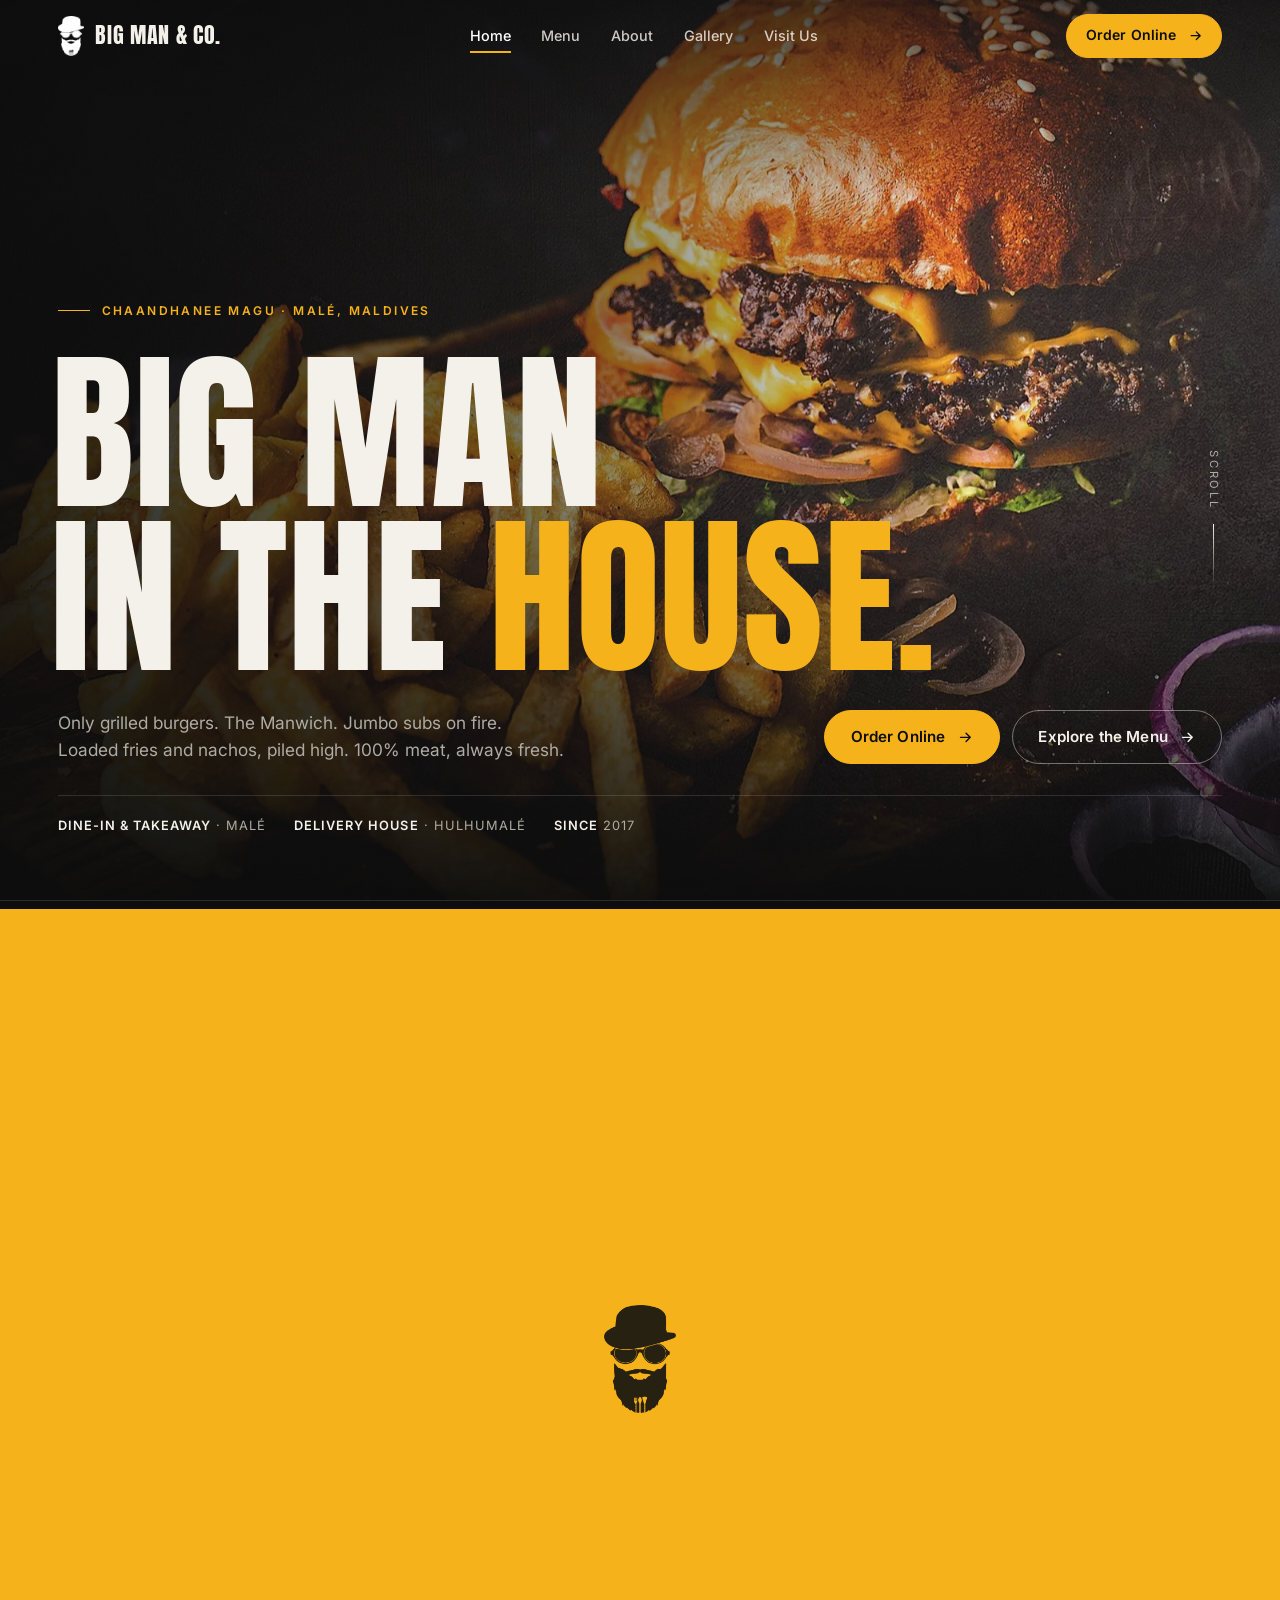
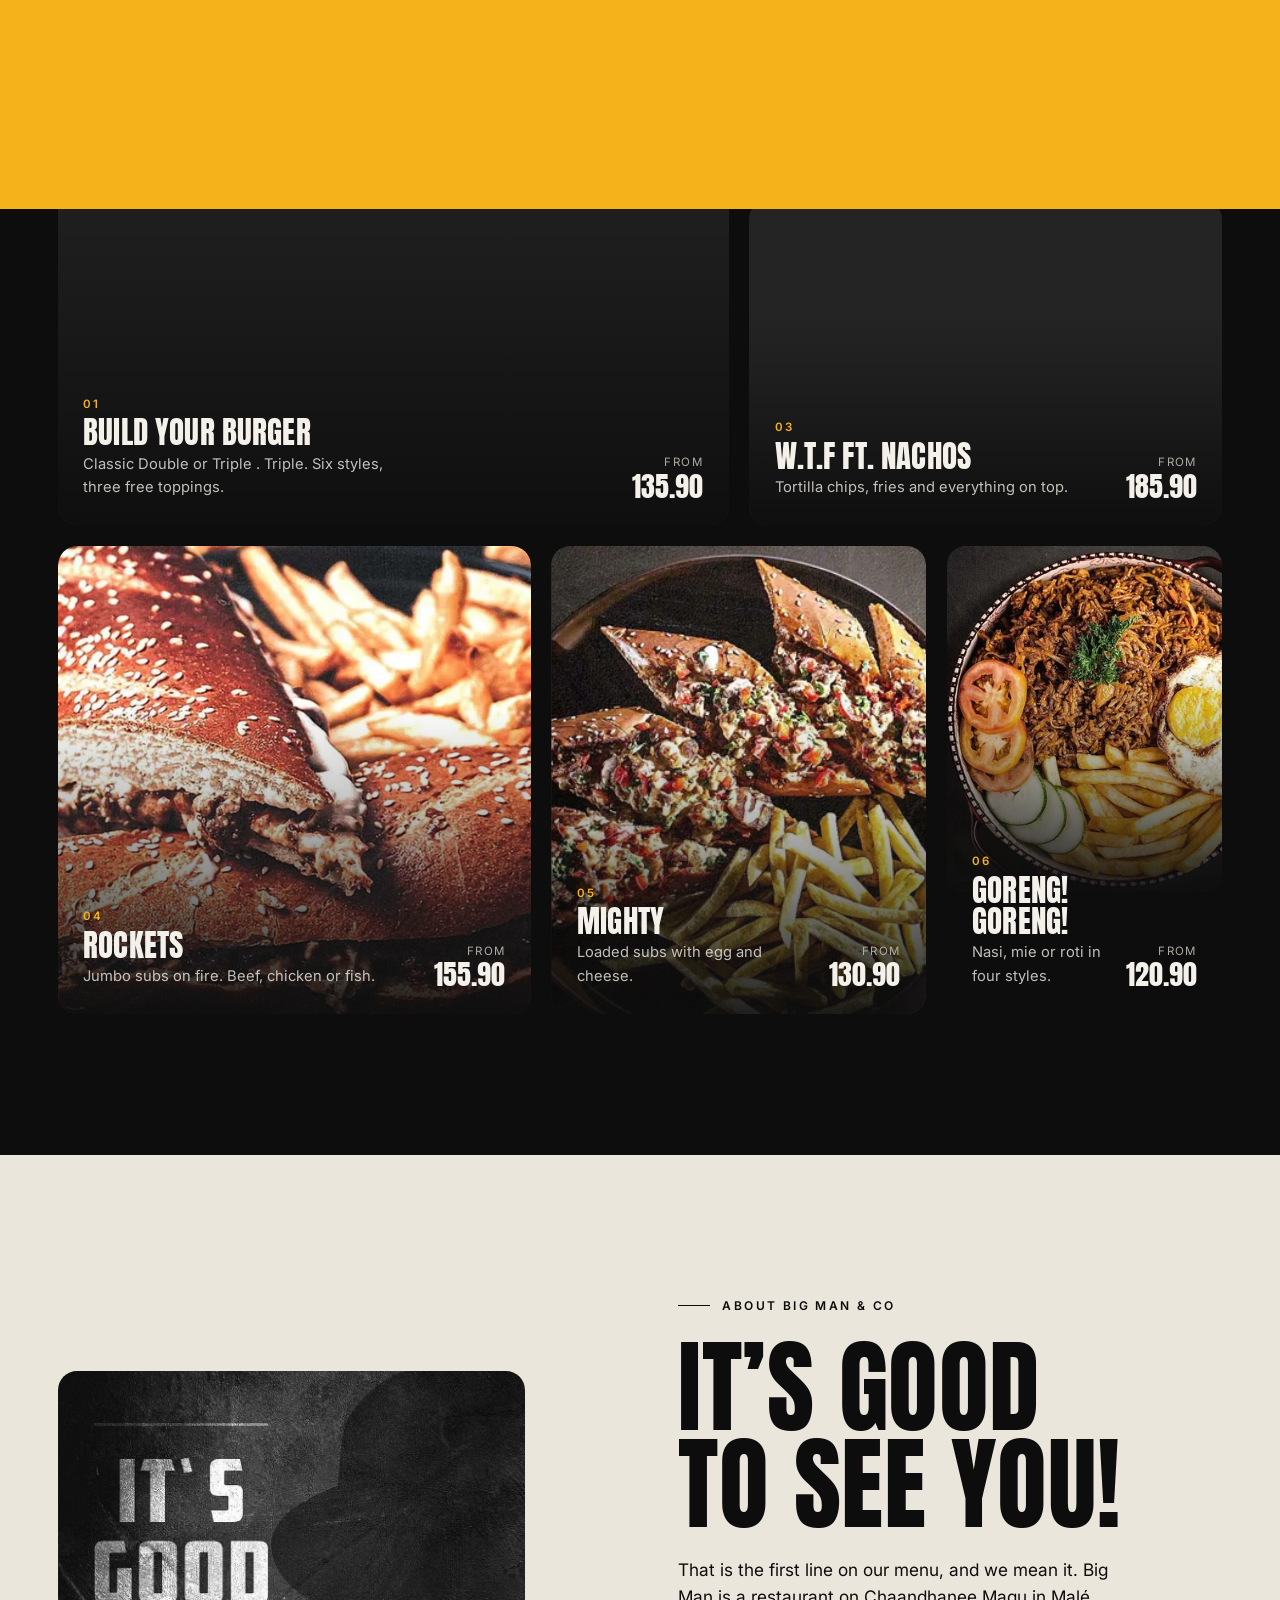
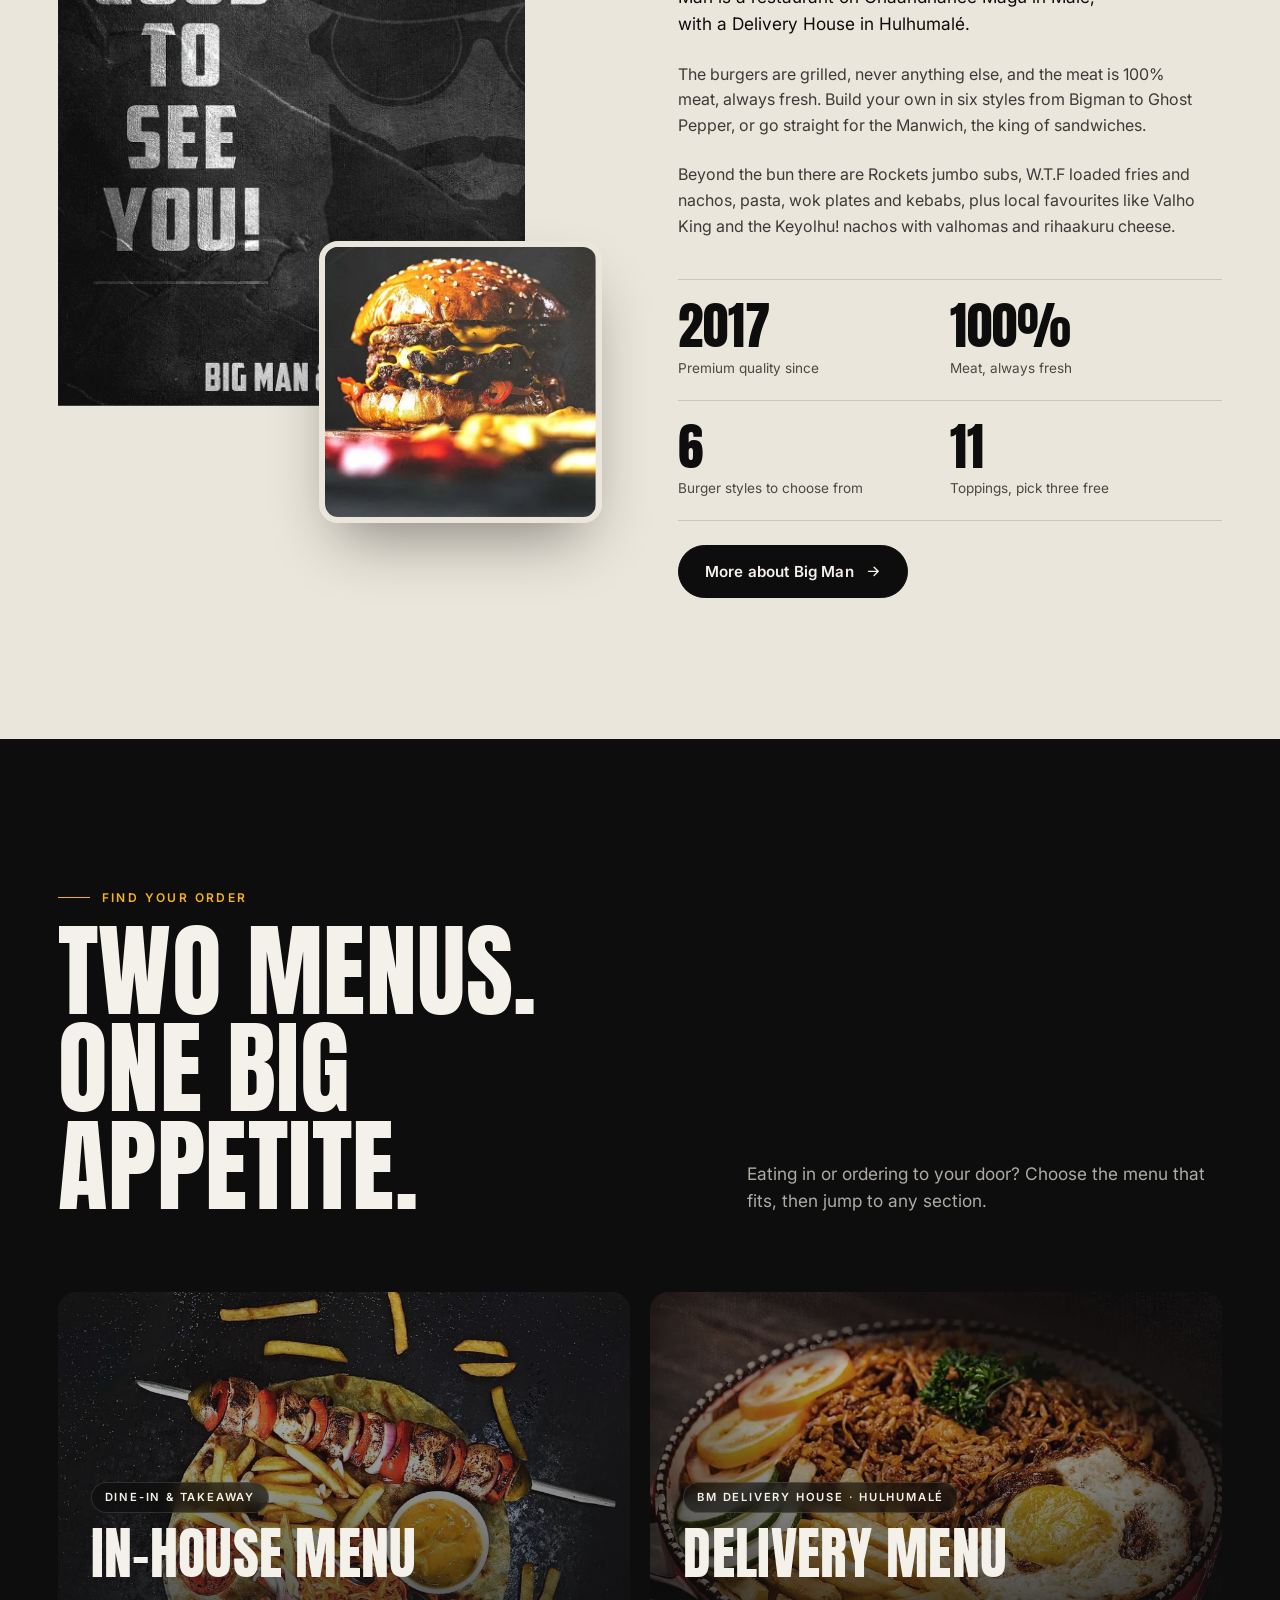
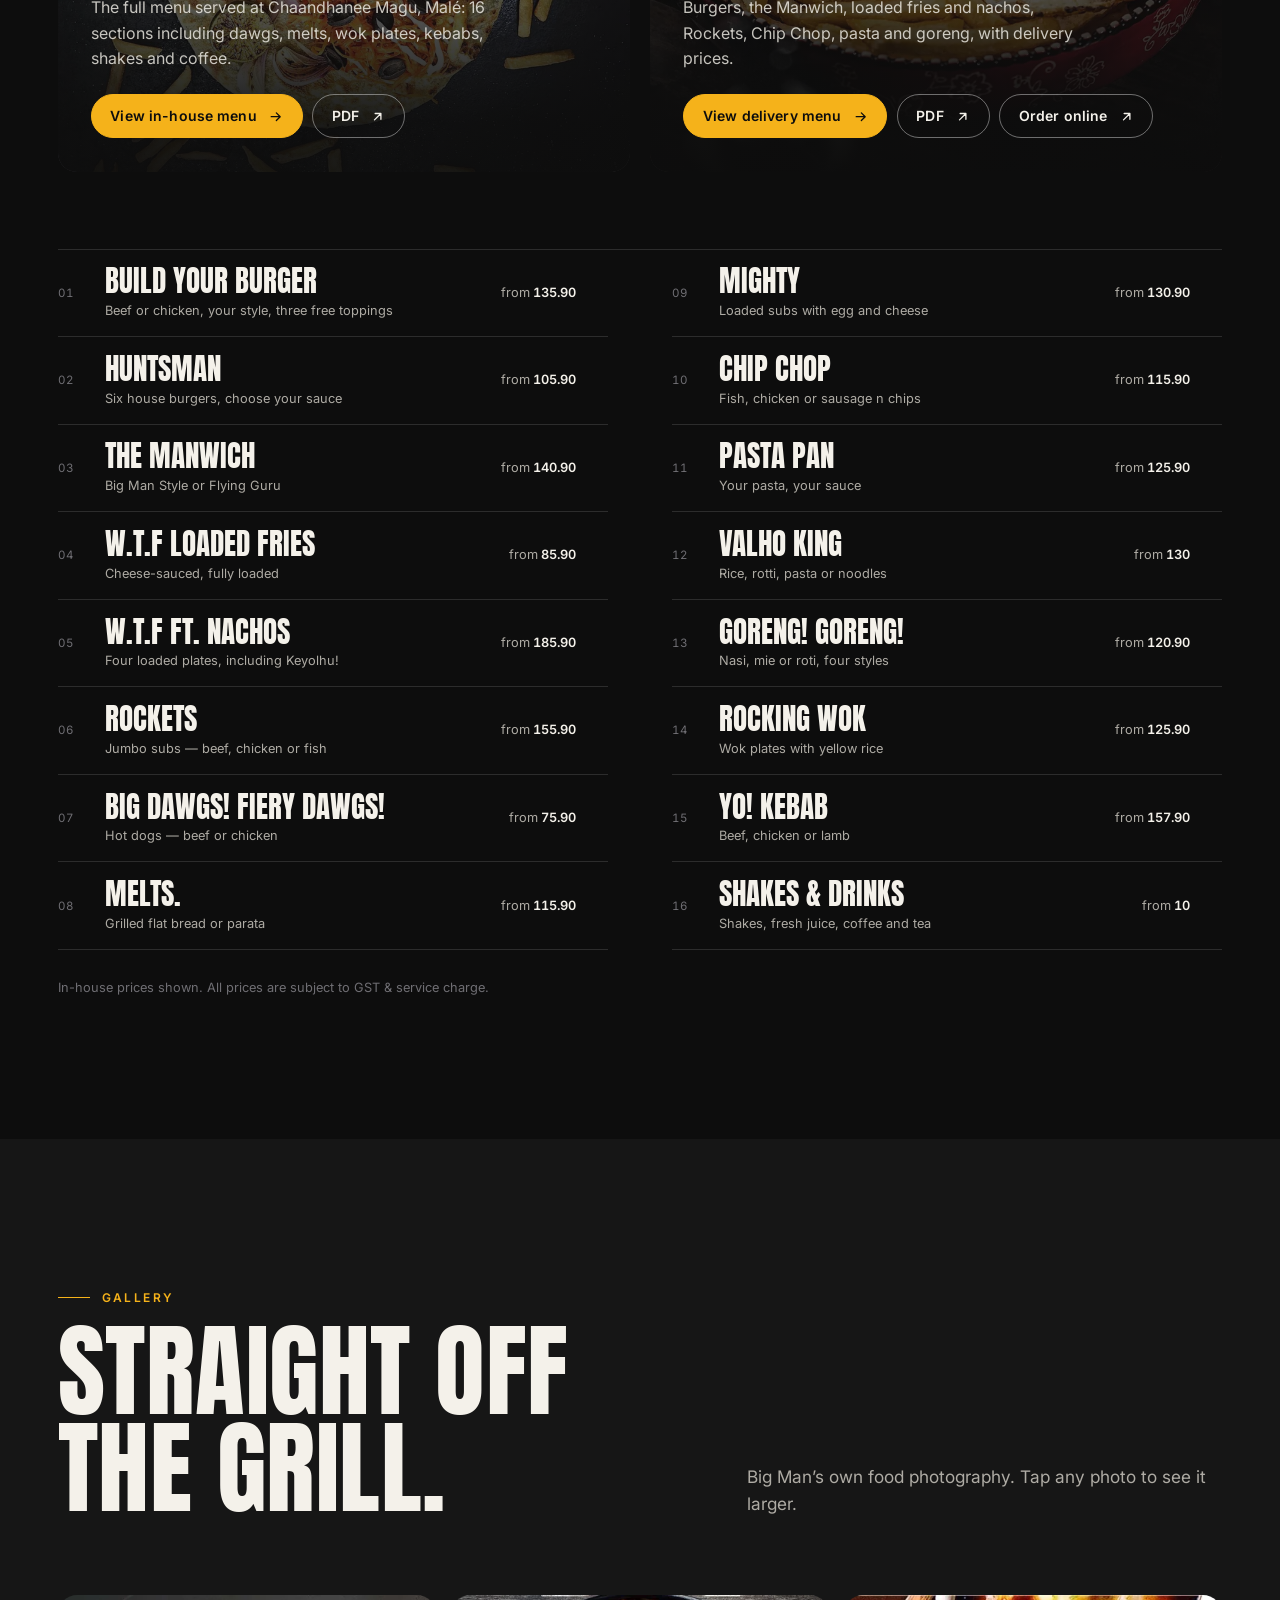
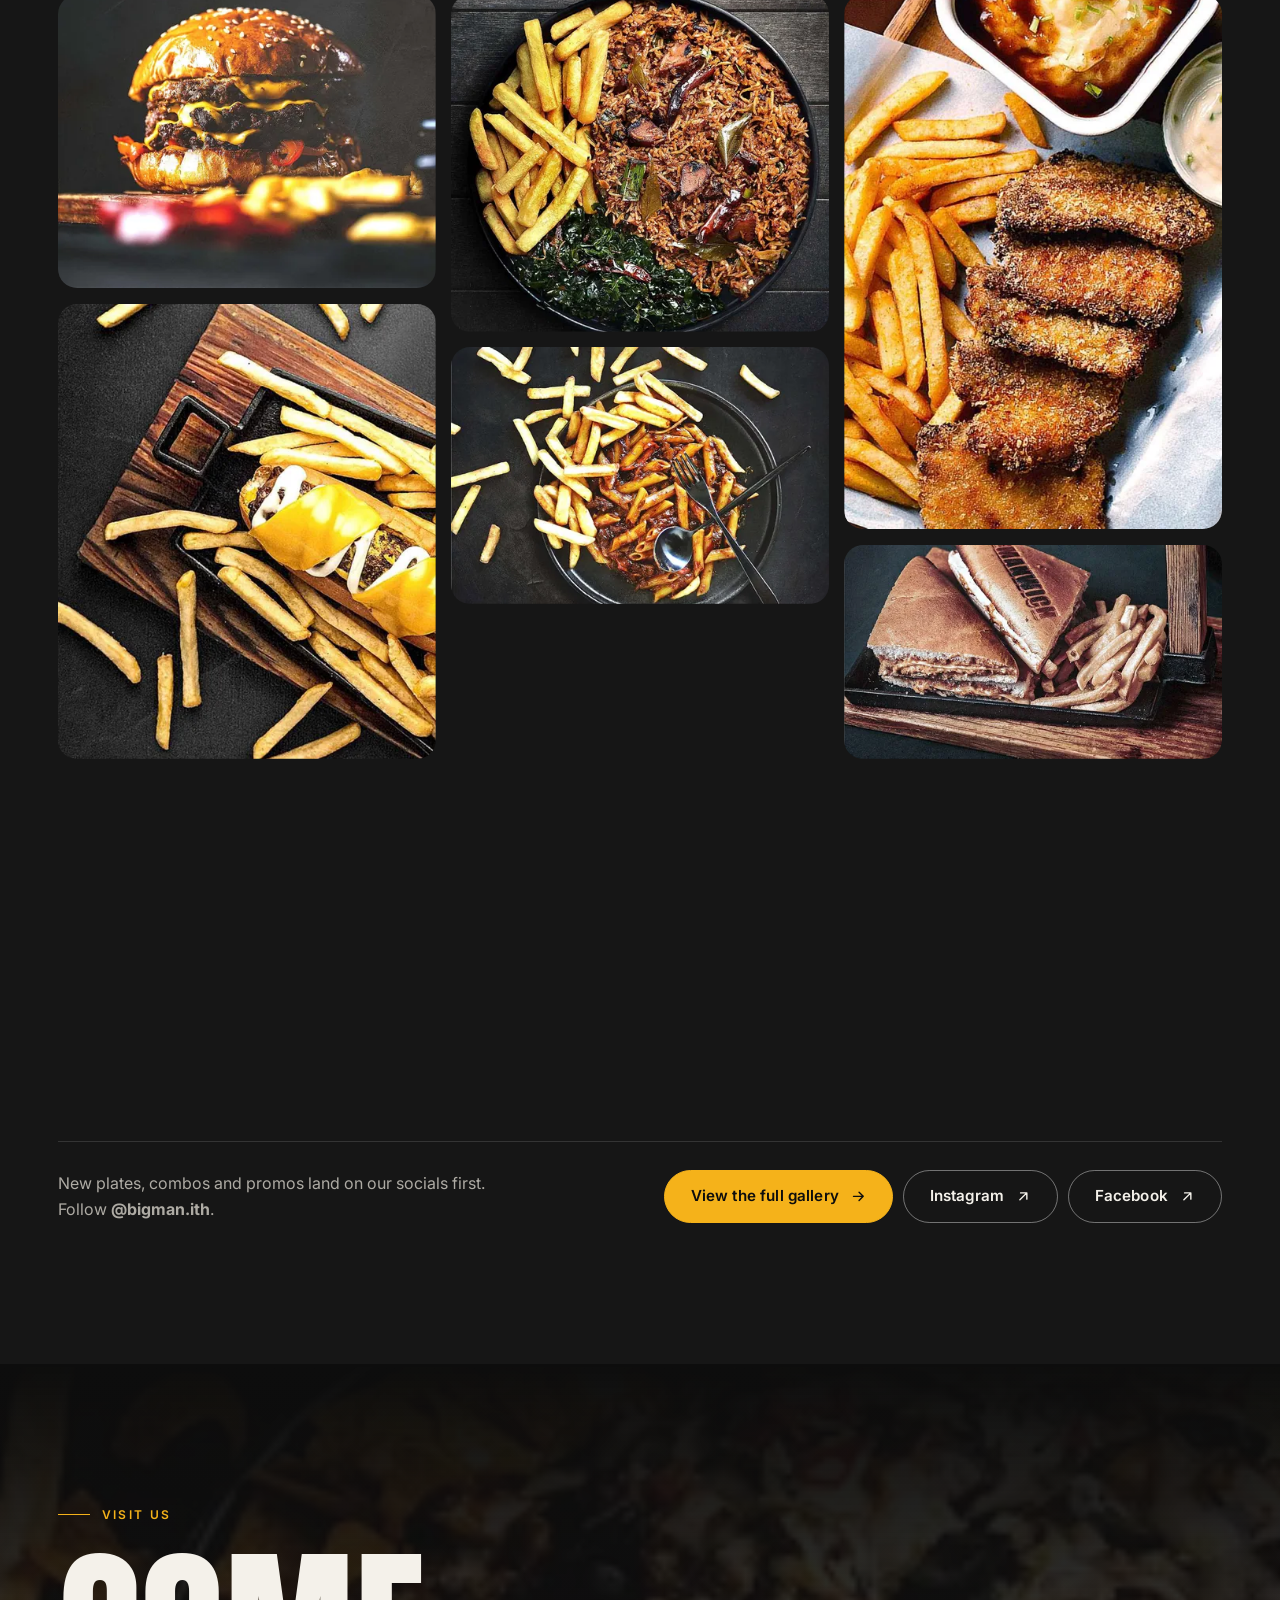
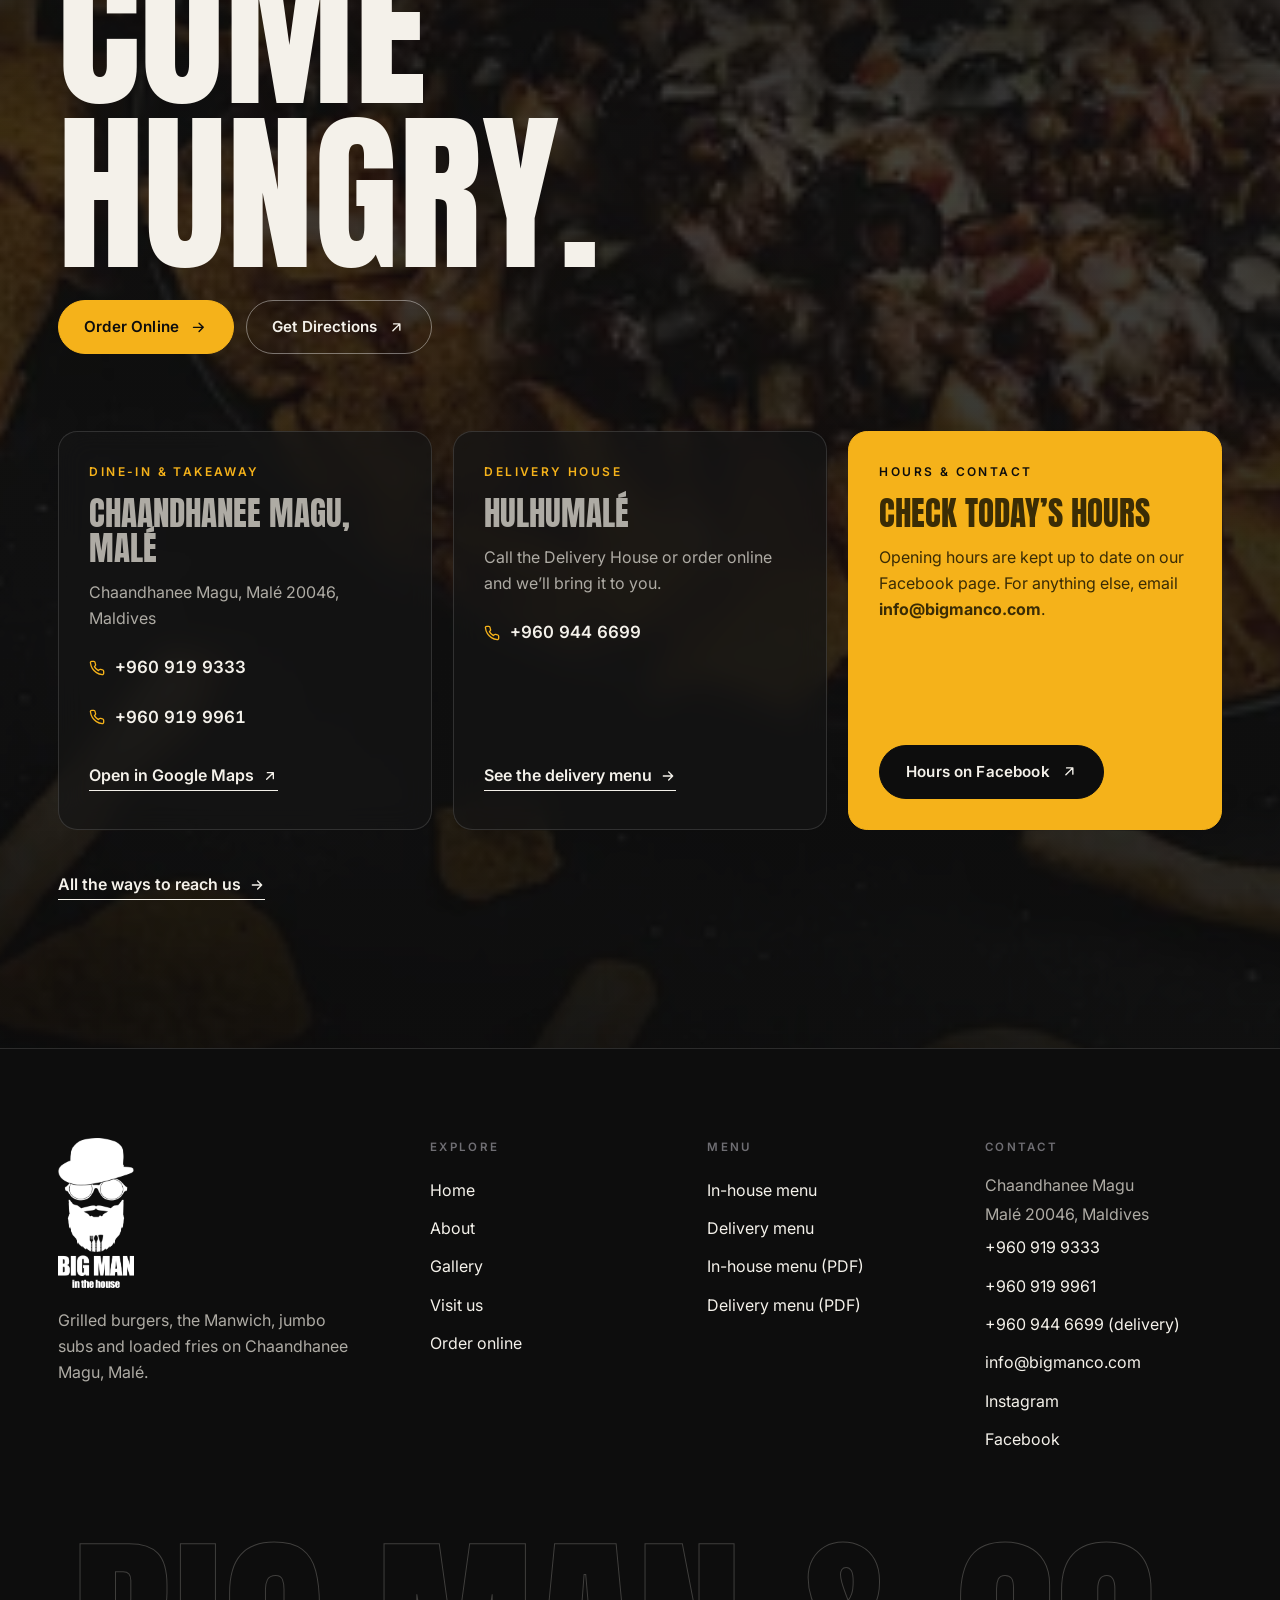
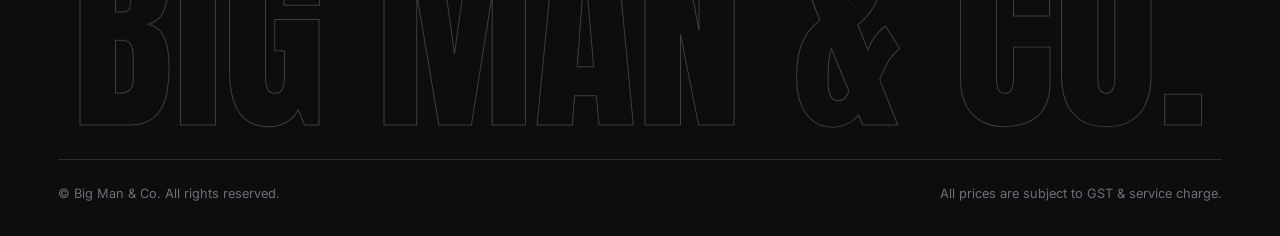
==== commit 07f67f9b: "Order page updated" ====
--- a/index.html
+++ b/index.html
@@ -25,7 +25,7 @@
 <link href="https://fonts.googleapis.com/css2?family=Anton&amp;family=Inter:wght@400;500;600&amp;display=swap" rel="stylesheet">
 <link rel="preload" as="image" imagesrcset="assets/img/food/burger-and-fries-480.webp 480w, assets/img/food/burger-and-fries-960.webp 960w, assets/img/food/burger-and-fries-1600.webp 1600w, assets/img/food/burger-and-fries-2400.webp 2400w" imagesizes="100vw" fetchpriority="high">
 <link rel="stylesheet" href="assets/css/styles.css">
-<script type="application/ld+json">{"@context":"https://schema.org","@type":"Restaurant","name":"Big Man & Co","alternateName":"BIG MAN","url":"https://bigmanco.com","image":"https://bigmanco.com/assets/img/og-image.jpg","logo":"https://bigmanco.com/assets/img/brand/logo-square-512.png","telephone":"+9609199333","email":"info@bigmanco.com","address":{"@type":"PostalAddress","streetAddress":"Chaandhanee Magu","addressLocality":"Malé","postalCode":"20046","addressCountry":"MV"},"servesCuisine":["Burgers","Sandwiches"],"hasMenu":"https://bigmanco.com/menu.html","potentialAction":{"@type":"OrderAction","target":"https://bigmanco.com/order"},"sameAs":["https://www.instagram.com/bigman.ith/","https://www.facebook.com/bigman.ith"]}</script>
+<script type="application/ld+json">{"@context":"https://schema.org","@type":"Restaurant","name":"Big Man & Co","alternateName":"BIG MAN","url":"https://bigmanco.com","image":"https://bigmanco.com/assets/img/og-image.jpg","logo":"https://bigmanco.com/assets/img/brand/logo-square-512.png","telephone":"+9609199333","email":"info@bigmanco.com","address":{"@type":"PostalAddress","streetAddress":"Chaandhanee Magu","addressLocality":"Malé","postalCode":"20046","addressCountry":"MV"},"servesCuisine":["Burgers","Sandwiches"],"hasMenu":"https://bigmanco.com/menu.html","potentialAction":{"@type":"OrderAction","target":"https://bigmanco.com/order.html"},"sameAs":["https://www.instagram.com/bigman.ith/","https://www.facebook.com/bigman.ith"]}</script>
 <script src="assets/js/main.js" defer></script>
 </head>
 <body>
@@ -39,7 +39,7 @@
     </a>
     <nav class="nav__links" aria-label="Primary"><a href="#top" aria-current="page">Home</a><a href="menu.html">Menu</a><a href="about.html">About</a><a href="gallery.html">Gallery</a><a href="contact.html">Visit Us</a></nav>
     <div class="nav__actions">
-      <a class="btn btn--primary btn--sm" href="https://bigmanco.com/order" target="_blank" rel="noopener">Order Online <svg viewBox="0 0 24 24" fill="none" stroke="currentColor" stroke-width="2" stroke-linecap="round" stroke-linejoin="round" aria-hidden="true"><path d="M5 12h14M13 6l6 6-6 6"/></svg></a>
+      <a class="btn btn--primary btn--sm" href="order.html">Order Online <svg viewBox="0 0 24 24" fill="none" stroke="currentColor" stroke-width="2" stroke-linecap="round" stroke-linejoin="round" aria-hidden="true"><path d="M5 12h14M13 6l6 6-6 6"/></svg></a>
       <button class="nav__toggle" type="button" aria-expanded="false" aria-controls="mobile-menu" aria-label="Open menu"><span></span><span></span></button>
     </div>
   </div>
@@ -53,7 +53,7 @@
     <a href="contact.html" style="--i:4"><small>05</small>Visit Us</a>
   </nav>
   <div class="mmenu__foot">
-    <a class="btn btn--primary" href="https://bigmanco.com/order" target="_blank" rel="noopener">Order Online <svg viewBox="0 0 24 24" fill="none" stroke="currentColor" stroke-width="2" stroke-linecap="round" stroke-linejoin="round" aria-hidden="true"><path d="M5 12h14M13 6l6 6-6 6"/></svg></a>
+    <a class="btn btn--primary" href="order.html">Order Online <svg viewBox="0 0 24 24" fill="none" stroke="currentColor" stroke-width="2" stroke-linecap="round" stroke-linejoin="round" aria-hidden="true"><path d="M5 12h14M13 6l6 6-6 6"/></svg></a>
     <div class="row">
       <a class="btn btn--ghost btn--sm" href="menu.html">In-house menu</a>
       <a class="btn btn--ghost btn--sm" href="menu.html?menu=delivery">Delivery menu</a>
@@ -70,7 +70,7 @@
     <div class="hero__row">
       <p class="lede fade" style="--i:1">Only grilled burgers. The Manwich. Jumbo subs on fire. Loaded fries and nachos, piled high. 100% meat, always fresh.</p>
       <div class="hero__cta fade" style="--i:2">
-        <a class="btn btn--primary" href="https://bigmanco.com/order" target="_blank" rel="noopener">Order Online <svg viewBox="0 0 24 24" fill="none" stroke="currentColor" stroke-width="2" stroke-linecap="round" stroke-linejoin="round" aria-hidden="true"><path d="M5 12h14M13 6l6 6-6 6"/></svg></a>
+        <a class="btn btn--primary" href="order.html">Order Online <svg viewBox="0 0 24 24" fill="none" stroke="currentColor" stroke-width="2" stroke-linecap="round" stroke-linejoin="round" aria-hidden="true"><path d="M5 12h14M13 6l6 6-6 6"/></svg></a>
         <a class="btn btn--ghost" href="menu.html">Explore the Menu <svg viewBox="0 0 24 24" fill="none" stroke="currentColor" stroke-width="2" stroke-linecap="round" stroke-linejoin="round" aria-hidden="true"><path d="M5 12h14M13 6l6 6-6 6"/></svg></a>
       </div>
     </div>
@@ -215,7 +215,7 @@
         <div class="duo__actions">
           <a class="btn btn--primary btn--sm" href="menu.html?menu=delivery">View delivery menu <svg viewBox="0 0 24 24" fill="none" stroke="currentColor" stroke-width="2" stroke-linecap="round" stroke-linejoin="round" aria-hidden="true"><path d="M5 12h14M13 6l6 6-6 6"/></svg></a>
           <a class="btn btn--ghost btn--sm" href="https://bigmanco.com/menu/delivery" target="_blank" rel="noopener">PDF <svg viewBox="0 0 24 24" fill="none" stroke="currentColor" stroke-width="2" stroke-linecap="round" stroke-linejoin="round" aria-hidden="true"><path d="M7 17 17 7M8 7h9v9"/></svg></a>
-          <a class="btn btn--ghost btn--sm" href="https://bigmanco.com/order" target="_blank" rel="noopener">Order online <svg viewBox="0 0 24 24" fill="none" stroke="currentColor" stroke-width="2" stroke-linecap="round" stroke-linejoin="round" aria-hidden="true"><path d="M7 17 17 7M8 7h9v9"/></svg></a>
+          <a class="btn btn--ghost btn--sm" href="order.html">Order online <svg viewBox="0 0 24 24" fill="none" stroke="currentColor" stroke-width="2" stroke-linecap="round" stroke-linejoin="round" aria-hidden="true"><path d="M7 17 17 7M8 7h9v9"/></svg></a>
         </div>
       </article>
     </div>
@@ -278,7 +278,7 @@
       <p class="eyebrow reveal">Visit us</p>
       <h2 class="display h-xl lines"><span class="line" style="--l:0"><span>Come</span></span><span class="line" style="--l:1"><span>hungry.</span></span></h2>
       <div class="hero__cta reveal">
-        <a class="btn btn--primary" href="https://bigmanco.com/order" target="_blank" rel="noopener">Order Online <svg viewBox="0 0 24 24" fill="none" stroke="currentColor" stroke-width="2" stroke-linecap="round" stroke-linejoin="round" aria-hidden="true"><path d="M5 12h14M13 6l6 6-6 6"/></svg></a>
+        <a class="btn btn--primary" href="order.html">Order Online <svg viewBox="0 0 24 24" fill="none" stroke="currentColor" stroke-width="2" stroke-linecap="round" stroke-linejoin="round" aria-hidden="true"><path d="M5 12h14M13 6l6 6-6 6"/></svg></a>
         <a class="btn btn--ghost" href="https://www.google.com/maps/search/?api=1&amp;query=Big+Man+Chaandhanee+Magu+Male+Maldives" target="_blank" rel="noopener">Get Directions <svg viewBox="0 0 24 24" fill="none" stroke="currentColor" stroke-width="2" stroke-linecap="round" stroke-linejoin="round" aria-hidden="true"><path d="M7 17 17 7M8 7h9v9"/></svg></a>
       </div>
     </header>
@@ -323,7 +323,7 @@
           <li><a href="about.html">About</a></li>
           <li><a href="gallery.html">Gallery</a></li>
           <li><a href="contact.html">Visit us</a></li>
-          <li><a href="https://bigmanco.com/order" target="_blank" rel="noopener">Order online</a></li>
+          <li><a href="order.html">Order online</a></li>
         </ul>
       </nav>
       <nav class="reveal" style="--i:2" aria-label="Menus and ordering">
--- a/assets/css/styles.css
+++ b/assets/css/styles.css
@@ -634,3 +634,97 @@
 .reach__list a { font-family: var(--display); font-size: clamp(1.3rem, 2.6vw, 2.1rem); text-transform: uppercase; line-height: 1.1; transition: color 0.3s; overflow-wrap: anywhere; }
 .reach__list a:hover { color: var(--amber); }
 @media (min-width: 900px) { .reach { grid-template-columns: 1fr 1.4fr; align-items: start; } }
+
+/* ---------- Order page ---------- */
+.phead--slim { padding: calc(var(--nav-h) + clamp(2rem, 5vw, 4rem)) 0 clamp(1.75rem, 3vw, 2.5rem); }
+
+.olayout { display: grid; gap: clamp(2rem, 4vw, 4rem); padding-block: clamp(1.5rem, 3vw, 3rem) var(--section); align-items: start; }
+@media (min-width: 1000px) { .olayout { grid-template-columns: minmax(0, 1fr) 24rem; } }
+
+.ocat { padding-block: clamp(1.75rem, 3vw, 2.75rem); border-bottom: 1px solid var(--line); scroll-margin-top: calc(var(--nav-h) + 56px); }
+.ocat__head { display: flex; align-items: center; gap: 1rem; margin-bottom: 1rem; }
+.ocat__head p { color: var(--fog); font-size: 0.9rem; margin-top: 0.25rem; }
+.ocat__thumb { flex: none; width: 4.5rem; height: 4.5rem; border-radius: 50%; overflow: hidden; background: var(--slate); }
+.ocat__thumb img { width: 100%; height: 100%; object-fit: cover; }
+
+.oitems { display: grid; gap: 0.6rem; }
+@media (min-width: 700px) { .oitems { grid-template-columns: repeat(2, minmax(0, 1fr)); } }
+.oitem { display: flex; flex-direction: column; justify-content: space-between; gap: 0.9rem; padding: 1rem 1.1rem; border-radius: calc(var(--r) * 0.75); background: var(--coal); border: 1px solid var(--line); transition: border-color 0.3s; }
+.oitem:hover { border-color: rgba(255, 255, 255, 0.3); }
+.oitem h3 { font-size: 1rem; font-weight: 600; line-height: 1.3; }
+.oitem p { margin-top: 0.3rem; font-size: 0.84rem; color: var(--fog); line-height: 1.45; }
+.oitem__buy { display: flex; align-items: center; justify-content: space-between; gap: 1rem; }
+.oitem__tbc { font-size: 0.8rem; color: var(--fog); }
+.oitem__add { display: inline-flex; align-items: center; gap: 0.4rem; min-height: 2.75rem; padding: 0.4rem 1.1rem; border-radius: 999px; background: var(--amber); color: var(--ink); font-weight: 600; font-size: 0.9rem; transition: background-color 0.3s, transform 0.2s; }
+.oitem__add:hover { background: #fff; }
+.oitem__add:active { transform: scale(0.95); }
+
+.qty { display: inline-flex; align-items: center; border: 1px solid var(--line); border-radius: 999px; }
+.qty button { width: 2.5rem; height: 2.5rem; font-size: 1.1rem; border-radius: 50%; transition: background-color 0.2s; }
+.qty button:hover { background: var(--slate); }
+.qty output { min-width: 1.5rem; text-align: center; font-weight: 600; font-variant-numeric: tabular-nums; }
+
+.cart { background: var(--coal); border: 1px solid var(--line); border-radius: var(--r); padding: 1.4rem; }
+.cart__head { display: flex; align-items: center; justify-content: space-between; gap: 1rem; margin-bottom: 1rem; }
+.cart__count { display: inline-grid; place-items: center; min-width: 1.7rem; height: 1.7rem; padding: 0 0.4rem; margin-left: 0.4rem; border-radius: 999px; background: var(--amber); color: var(--ink); font-family: var(--body); font-size: 0.8rem; font-weight: 600; vertical-align: middle; }
+.cart__empty { color: var(--fog); padding: 1.5rem 0; }
+.cart__list { border-top: 1px solid var(--line); }
+.cline { display: grid; grid-template-columns: 1fr auto; gap: 0.5rem 1rem; align-items: center; padding: 0.9rem 0; border-bottom: 1px solid var(--line); }
+.cline .qty { justify-self: start; }
+.cline__main strong { display: block; font-size: 0.95rem; line-height: 1.3; }
+.cline__detail { display: block; margin-top: 0.2rem; font-size: 0.8rem; color: var(--fog); line-height: 1.4; }
+.cline__detail:empty { display: none; }
+.cline__price { font-weight: 600; font-variant-numeric: tabular-nums; white-space: nowrap; align-self: start; }
+.cline__rm { justify-self: end; font-size: 0.8rem; color: var(--fog); text-decoration: underline; text-underline-offset: 3px; min-height: 2.5rem; padding: 0 0.25rem; }
+.cline__rm:hover { color: var(--chalk); }
+.cart__sum { display: flex; justify-content: space-between; align-items: baseline; gap: 1rem; padding: 1rem 0 0.4rem; }
+.cart__subtotal { font-family: var(--display); font-weight: 400; font-size: 1.6rem; }
+.cart__fine { font-size: 0.8rem; color: var(--fog); margin-bottom: 0.4rem; }
+.cart__clear { display: block; margin: 1rem auto 0; font-size: 0.82rem; color: var(--fog); text-decoration: underline; text-underline-offset: 3px; min-height: 2.5rem; }
+
+.checkout { display: grid; gap: 0.8rem; margin-top: 1.25rem; padding-top: 1.25rem; border-top: 1px solid var(--line); }
+.checkout h3 { font-size: 0.72rem; font-weight: 600; letter-spacing: 0.2em; text-transform: uppercase; color: var(--amber); }
+.checkout label, .optdlg__note { display: grid; gap: 0.35rem; font-size: 0.82rem; font-weight: 500; color: var(--fog); }
+.checkout small, .optdlg__note small { font-weight: 400; opacity: 0.8; }
+.checkout input, .checkout textarea, .optdlg__note input { width: 100%; padding: 0.75rem 0.9rem; border-radius: 12px; border: 1px solid var(--line); background: var(--ink); color: var(--chalk); font: inherit; font-size: 1rem; resize: vertical; }
+.checkout input:focus-visible, .checkout textarea:focus-visible, .optdlg__note input:focus-visible { outline: 2px solid var(--amber); outline-offset: 1px; border-color: var(--amber); }
+.checkout .btn--primary { width: 100%; margin-top: 0.4rem; }
+.checkout__row { display: grid; grid-template-columns: 1fr 1fr; gap: 0.6rem; }
+.checkout .link-arrow { justify-self: start; font-size: 0.88rem; }
+
+.cart__close { display: none; }
+.cartbar { display: none; }
+@media (min-width: 1000px) {
+  .cart { position: sticky; top: calc(var(--nav-h) + 72px); max-height: calc(100vh - var(--nav-h) - 96px); overflow-y: auto; overscroll-behavior: contain; }
+}
+@media (max-width: 999px) {
+  .cart { position: fixed; inset: 0; z-index: 120; border: 0; border-radius: 0; overflow-y: auto; padding: 1.25rem var(--pad) 2rem; visibility: hidden; transform: translateY(100%); transition: transform 0.5s var(--ease), visibility 0s 0.5s; }
+  .cart.is-open { visibility: visible; transform: none; transition: transform 0.5s var(--ease), visibility 0s; }
+  .cart__close { display: grid; }
+  .cartbar:not([hidden]) { display: block; position: fixed; inset: auto 0 0 0; z-index: 60; padding: 0.7rem var(--pad) calc(0.7rem + env(safe-area-inset-bottom)); background: rgba(13, 13, 13, 0.9); border-top: 1px solid var(--line); -webkit-backdrop-filter: blur(14px); backdrop-filter: blur(14px); }
+  .cartbar .btn { width: 100%; justify-content: space-between; }
+  .has-cartbar .footer { padding-bottom: 6rem; }
+}
+
+.optdlg { width: min(34rem, 100vw - 1.5rem); max-height: min(46rem, 100dvh - 1.5rem); padding: 0; border: 1px solid var(--line); border-radius: var(--r); background: var(--coal); color: var(--chalk); }
+.optdlg::backdrop { background: rgba(8, 8, 8, 0.8); }
+.optdlg[open] { animation: fade-up 0.4s var(--ease); }
+.optdlg { overflow-x: hidden; }
+.optdlg form { display: grid; grid-template-columns: minmax(0, 1fr); gap: 1.25rem; padding: 1.4rem; }
+.optdlg__head { display: flex; align-items: flex-start; justify-content: space-between; gap: 1rem; }
+.optdlg__groups { display: grid; gap: 1.1rem; }
+.optdlg fieldset { border: 0; padding: 0; margin: 0; min-width: 0; }
+.optdlg legend { padding: 0; margin-bottom: 0.6rem; font-size: 0.72rem; font-weight: 600; letter-spacing: 0.2em; text-transform: uppercase; color: var(--amber); }
+.optchips { display: flex; flex-wrap: wrap; gap: 0.4rem; }
+.optchips input { position: absolute; opacity: 0; pointer-events: none; }
+.optchips label { display: inline-flex; align-items: center; min-height: 2.6rem; padding: 0.4rem 0.95rem; border-radius: 999px; border: 1px solid var(--line); font-size: 0.9rem; cursor: pointer; transition: background-color 0.2s, color 0.2s, border-color 0.2s; }
+.optchips label:hover { border-color: rgba(255, 255, 255, 0.4); }
+.optchips input:checked + label { background: var(--chalk); color: var(--ink); border-color: var(--chalk); }
+.optchips input:focus-visible + label { outline: 2px solid var(--amber); outline-offset: 2px; }
+.optdlg__foot { display: flex; align-items: center; gap: 0.75rem; position: sticky; bottom: 0; padding-top: 0.5rem; background: var(--coal); }
+.optdlg__foot .btn { flex: 1; min-width: 0; justify-content: space-between; flex-wrap: wrap; gap: 0 0.6rem; padding-inline: 1.1rem; }
+@media (max-width: 420px) { .optdlg form { padding: 1.1rem; } .optdlg__foot .qty button { width: 2.25rem; } }
+
+.toast { position: fixed; left: 50%; bottom: 6rem; z-index: 200; padding: 0.7rem 1.2rem; border-radius: 999px; background: var(--chalk); color: var(--ink); font-weight: 600; font-size: 0.9rem; white-space: nowrap; max-width: calc(100vw - 2rem); overflow: hidden; text-overflow: ellipsis; pointer-events: none; opacity: 0; transform: translate(-50%, 12px); transition: opacity 0.3s, transform 0.4s var(--ease); }
+.toast.is-on { opacity: 1; transform: translate(-50%, 0); }
+@media (min-width: 1000px) { .toast { bottom: 2rem; } }
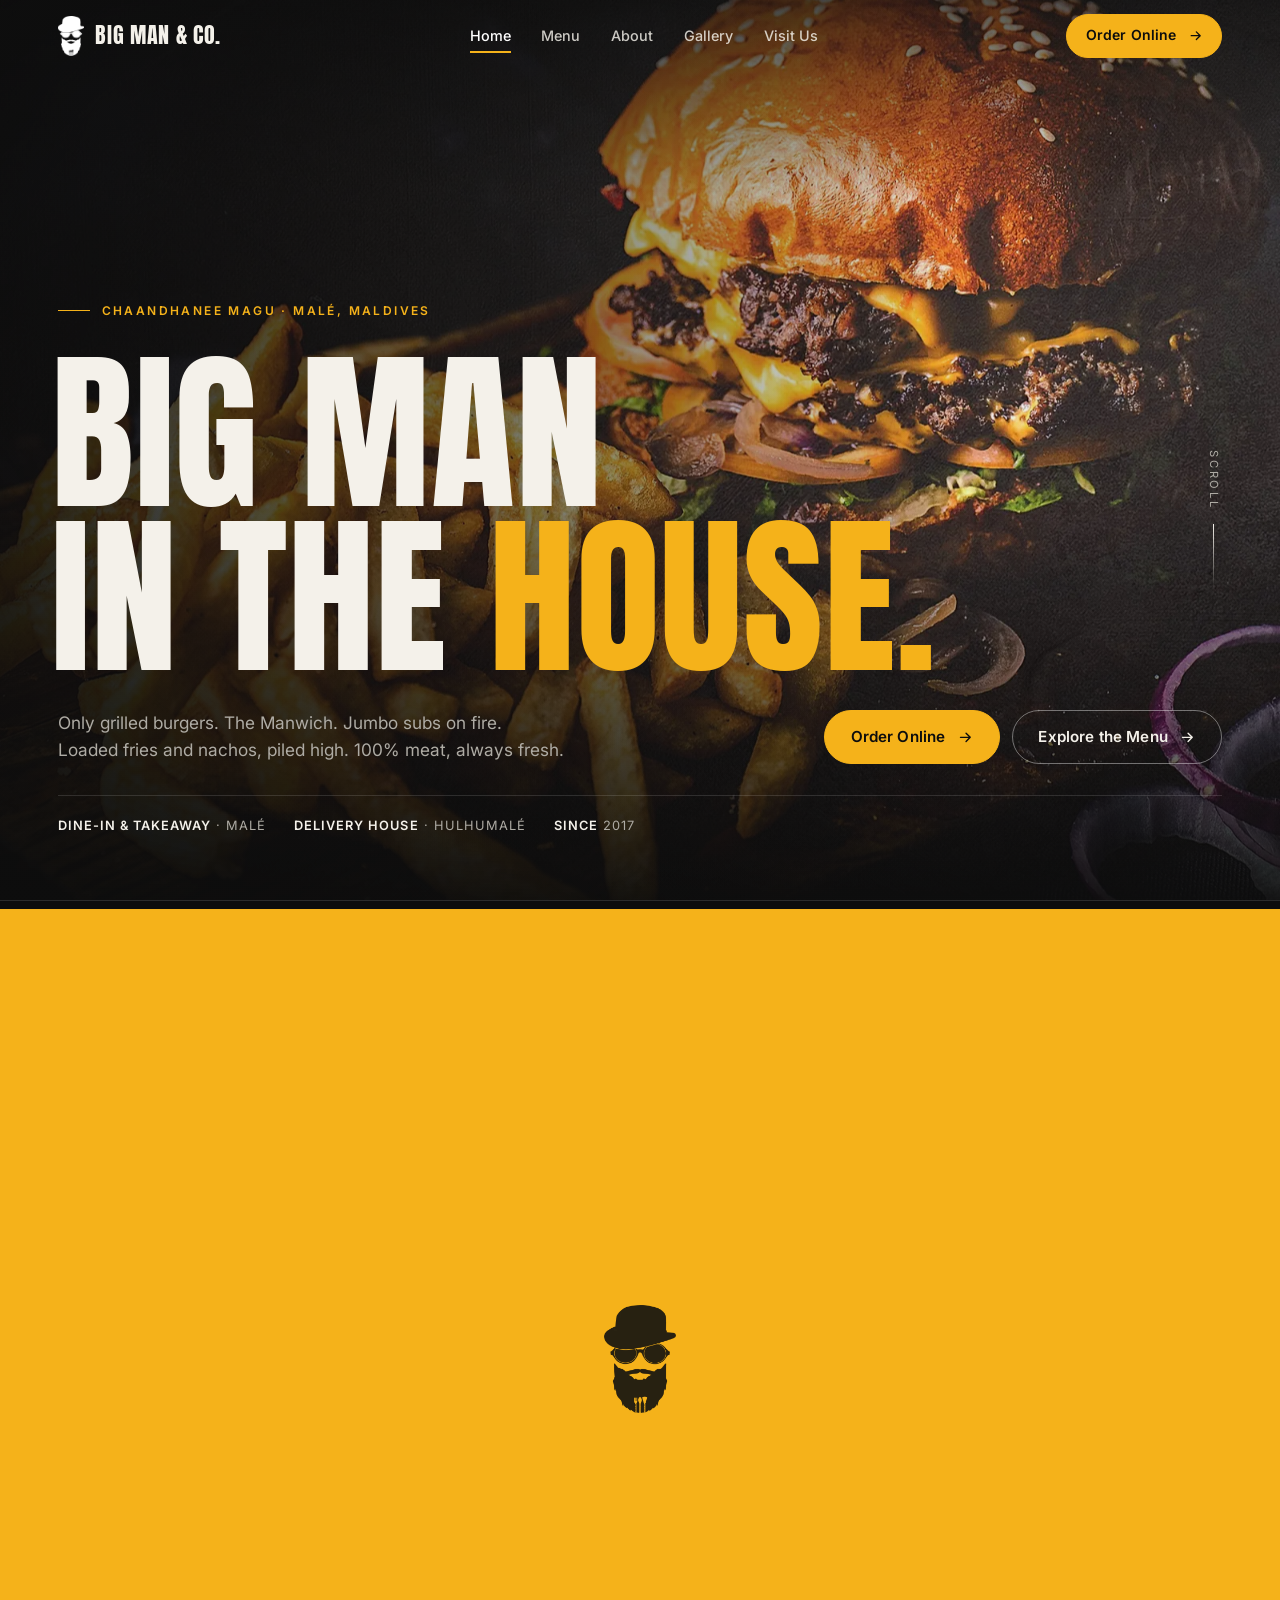
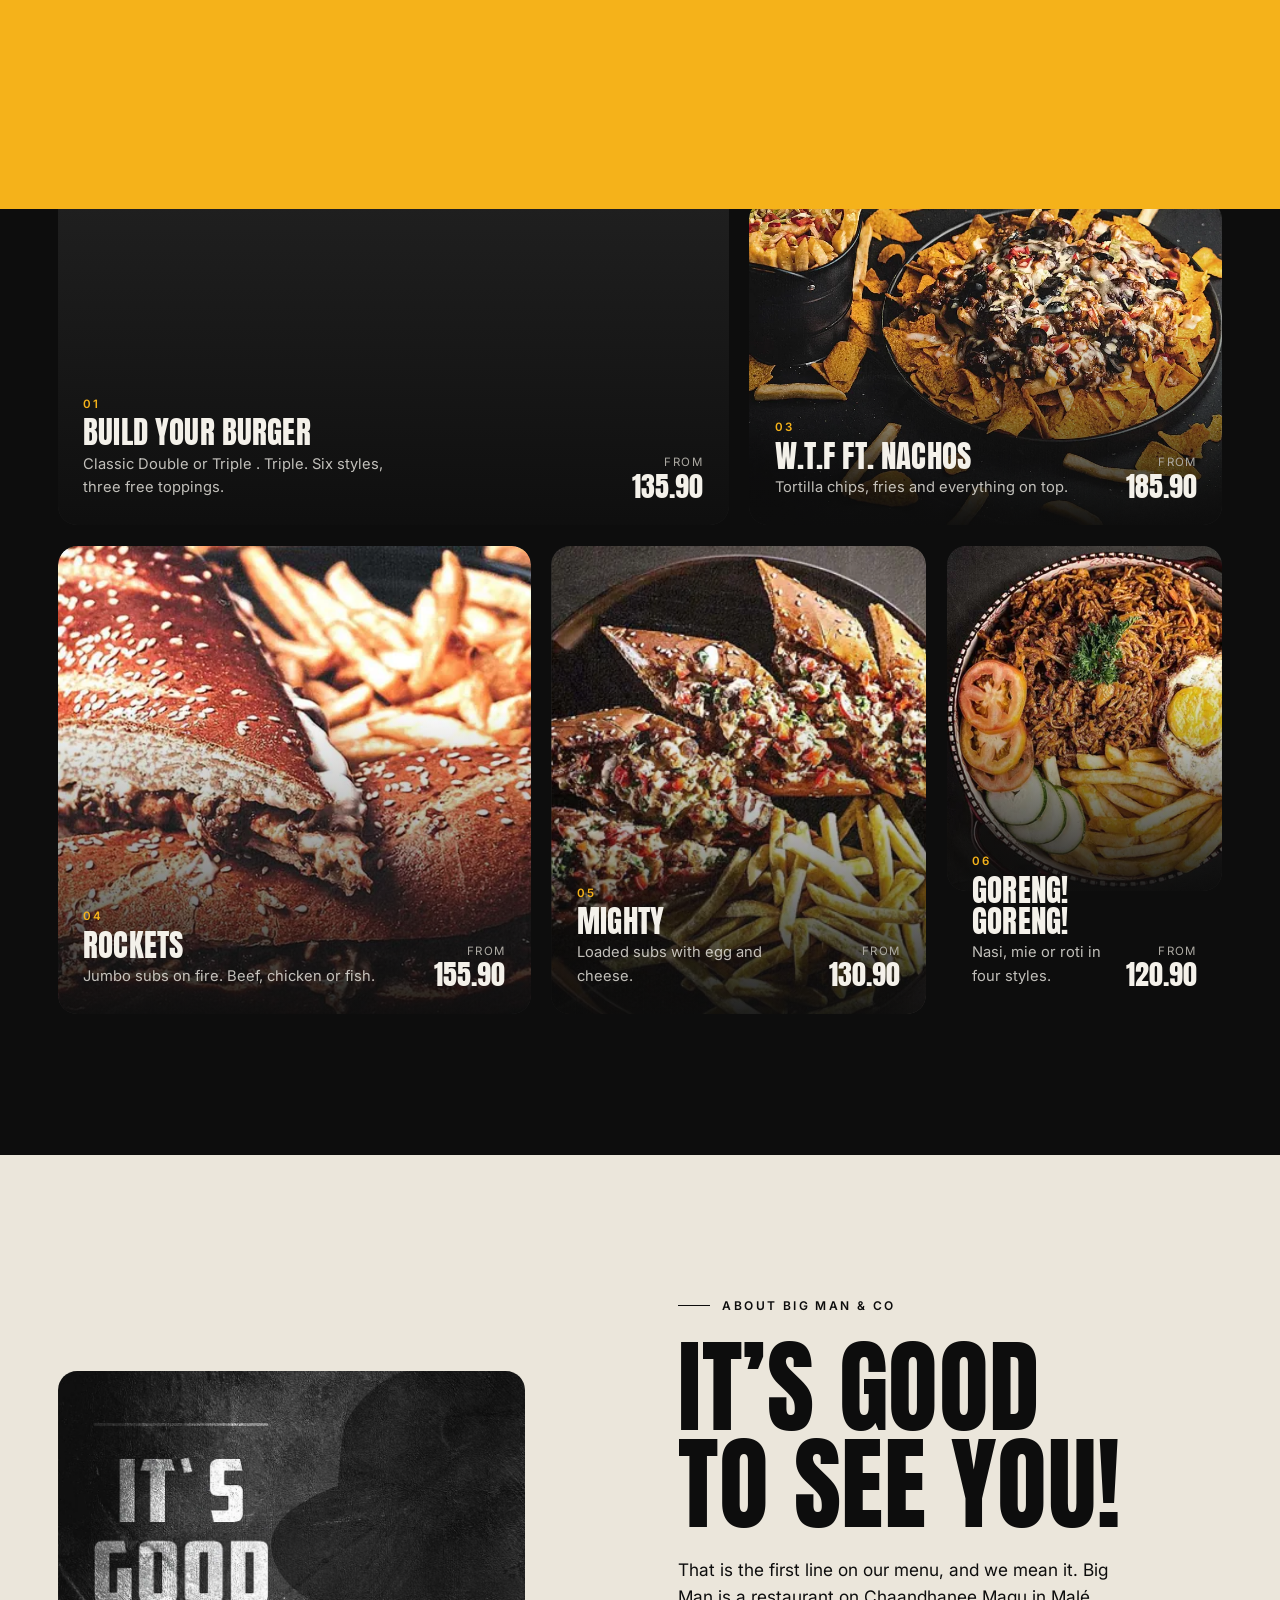
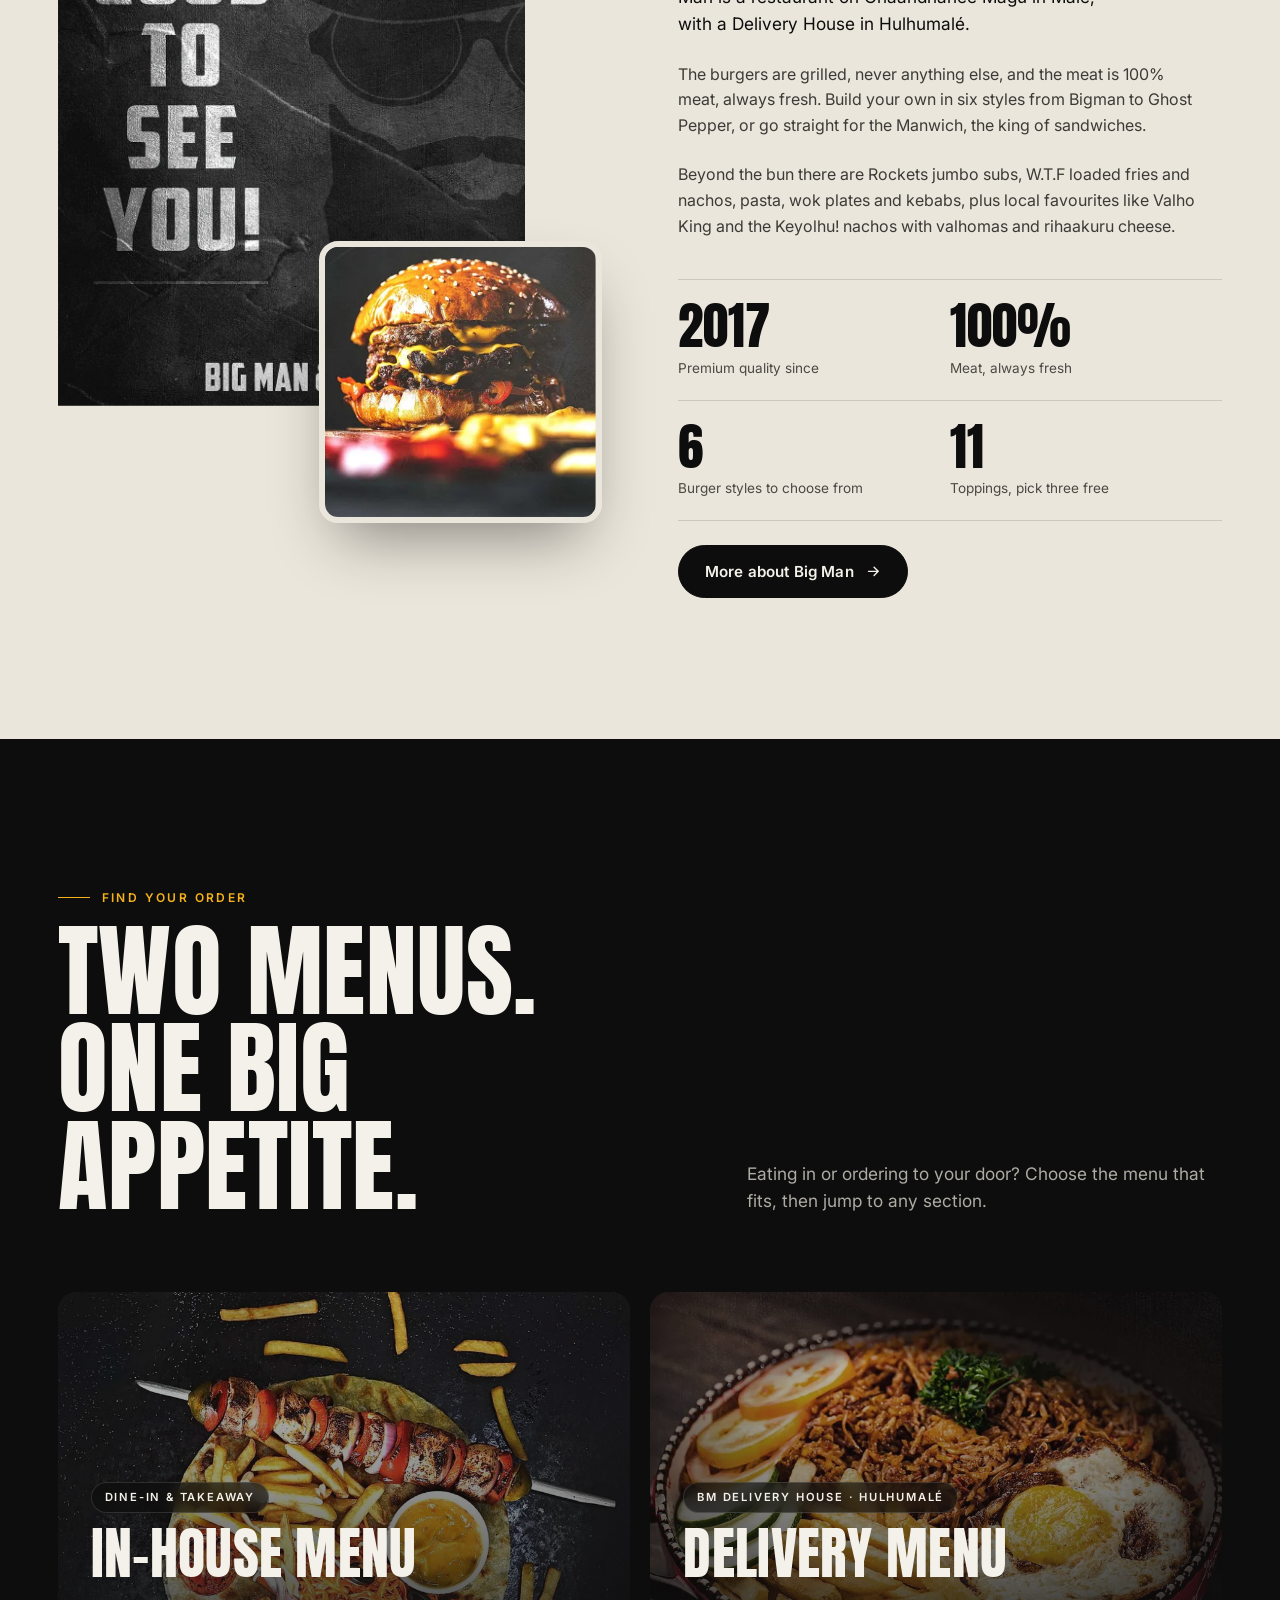
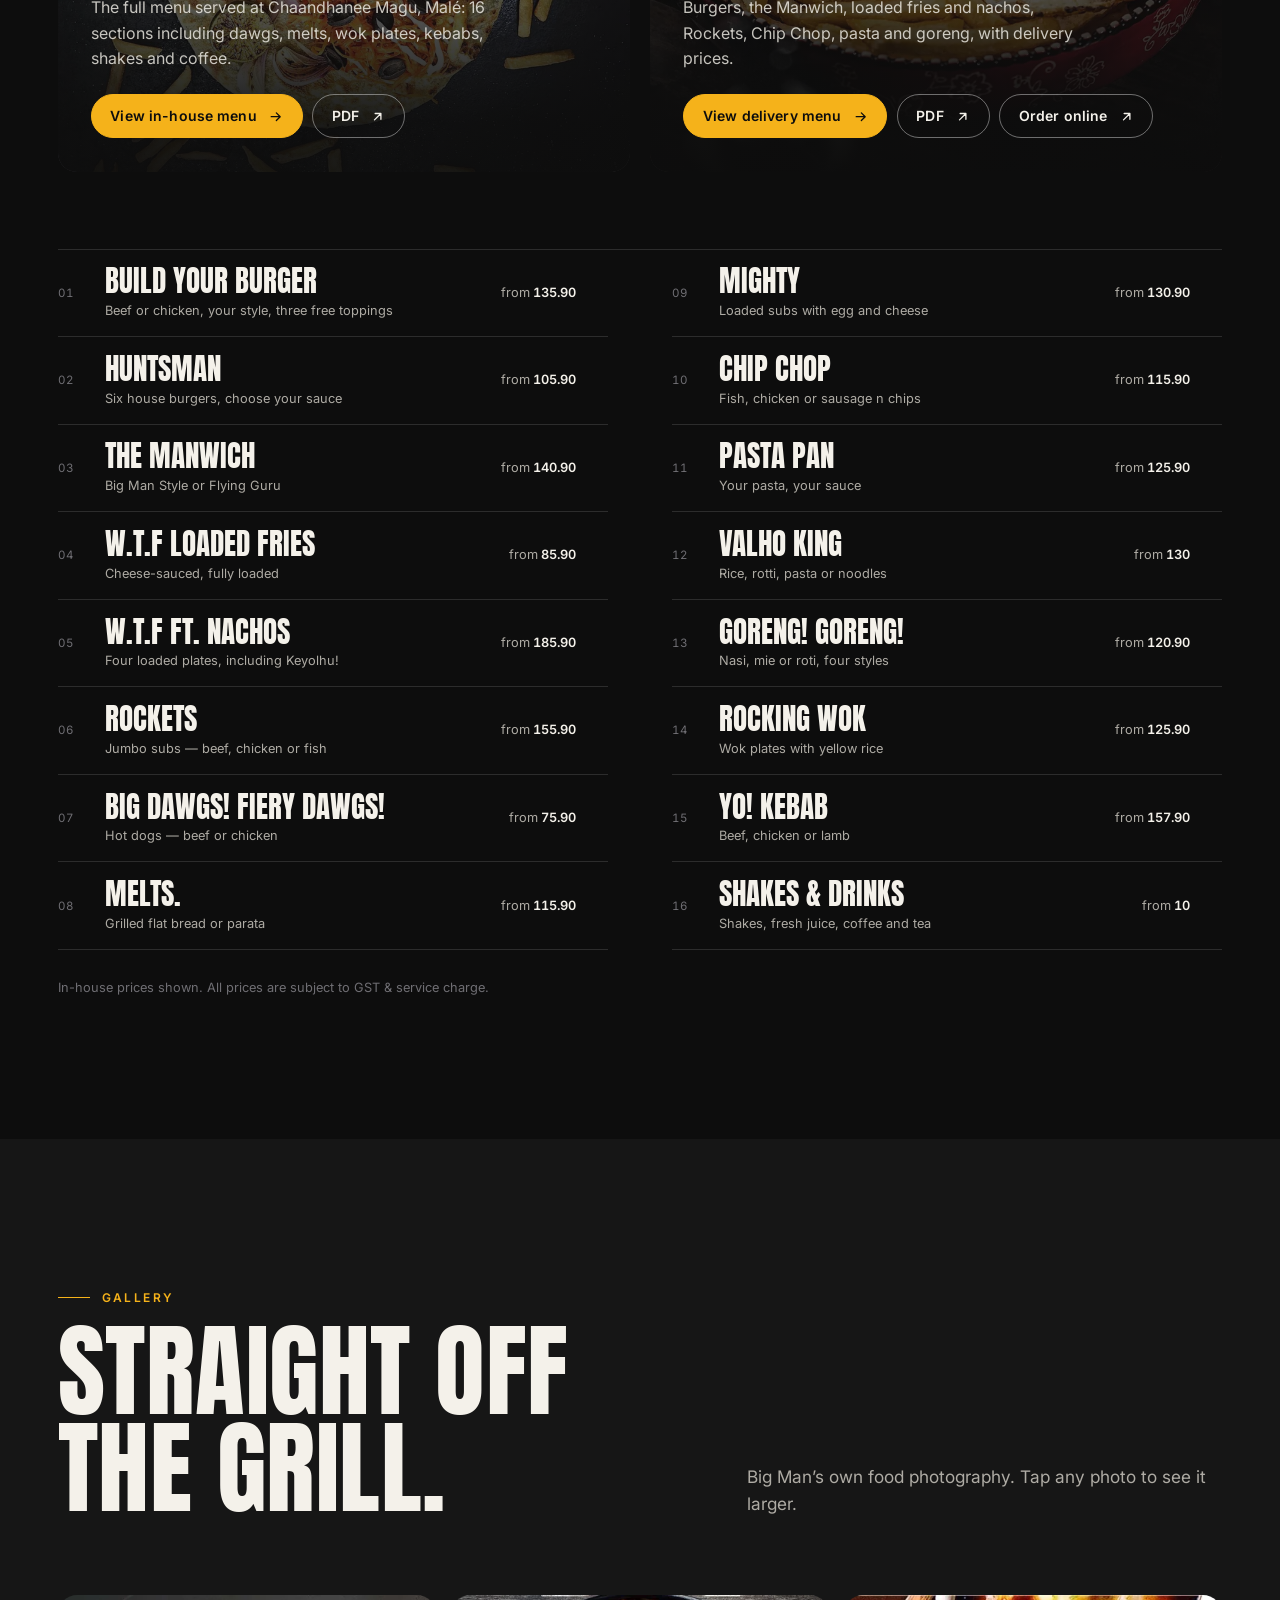
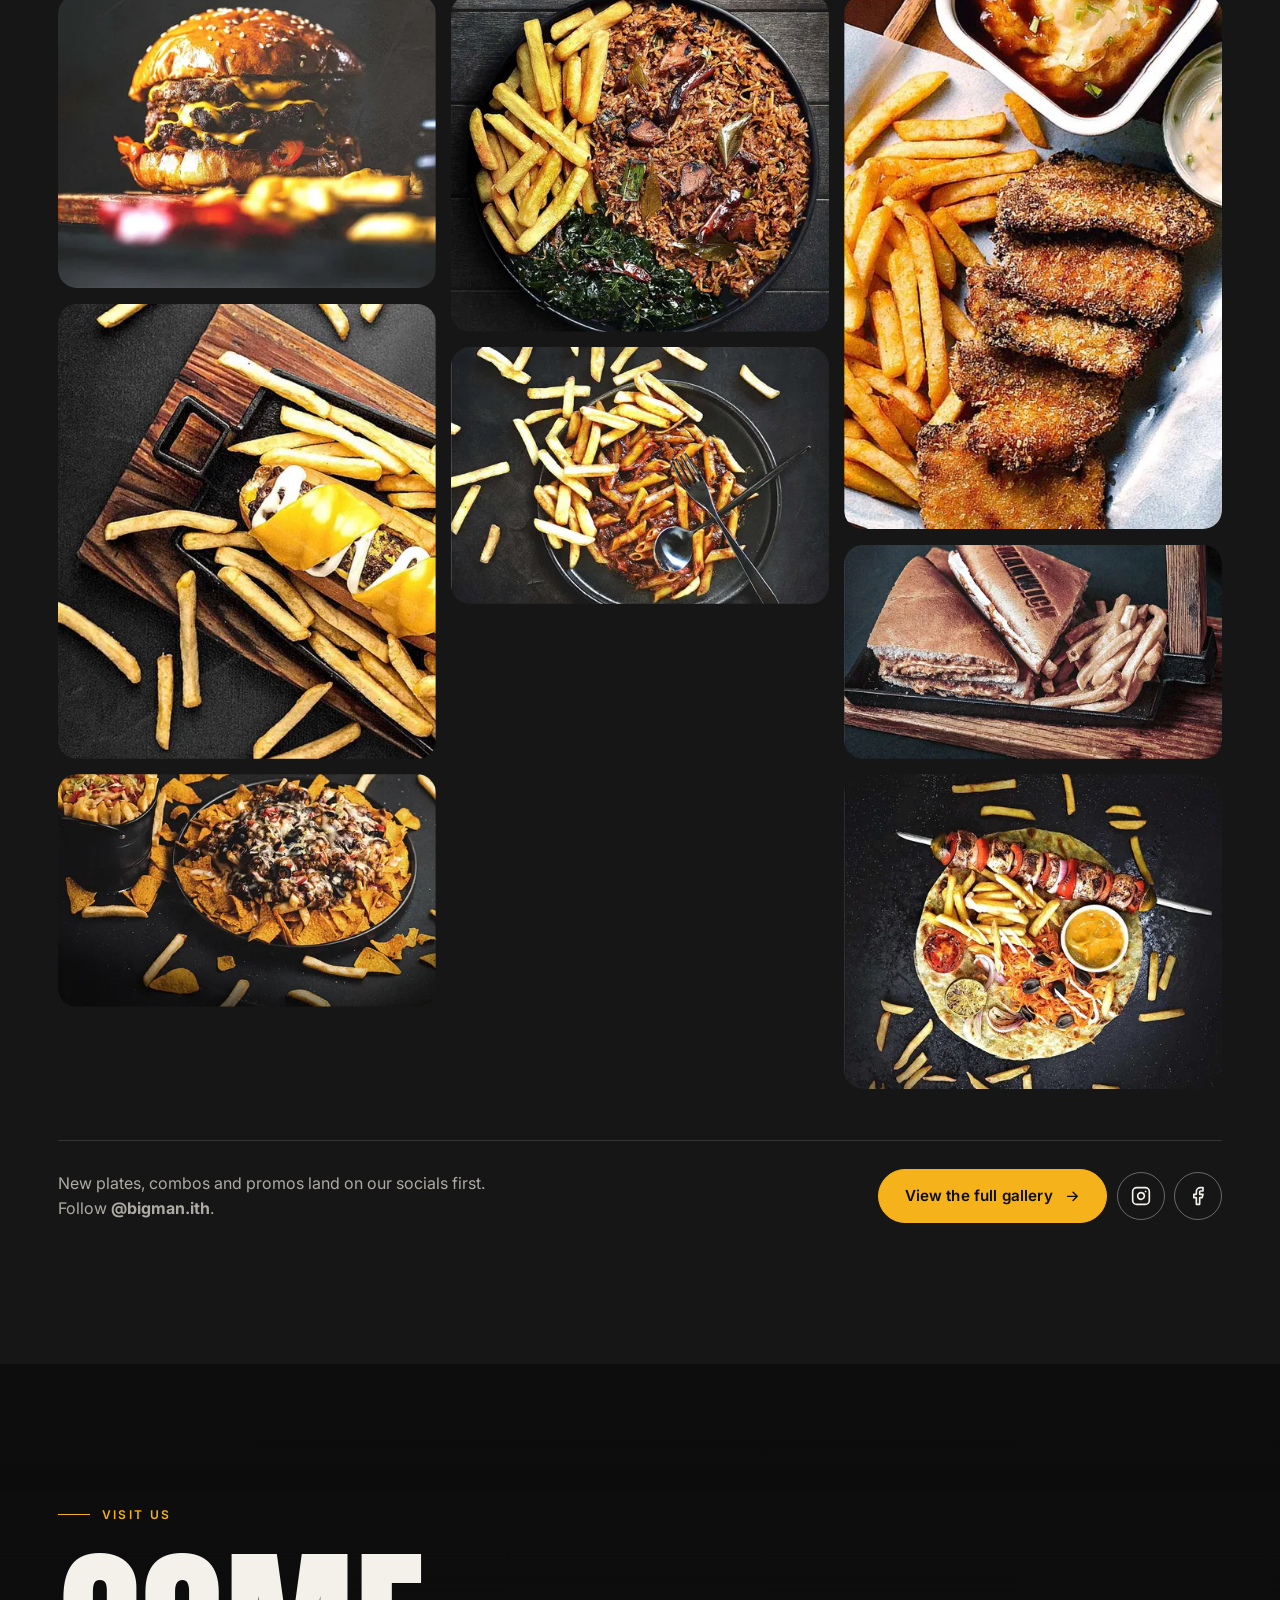
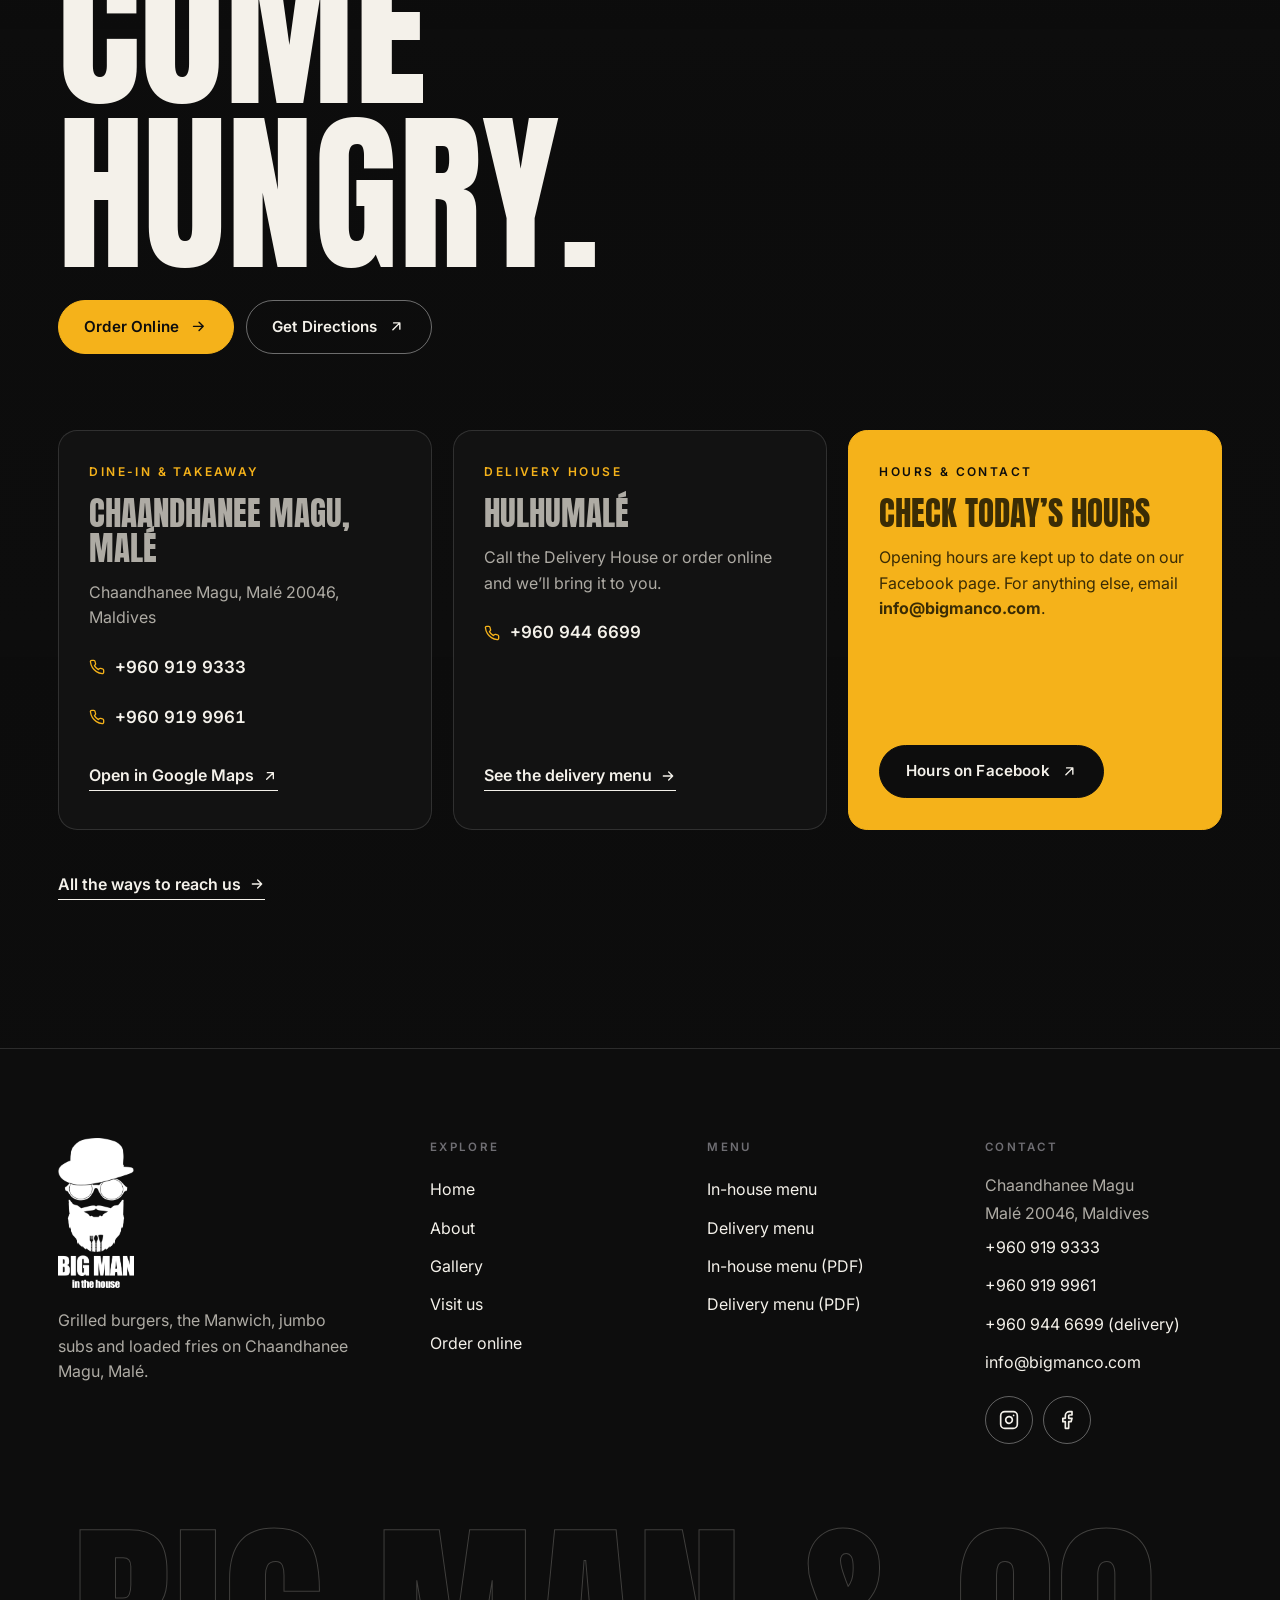
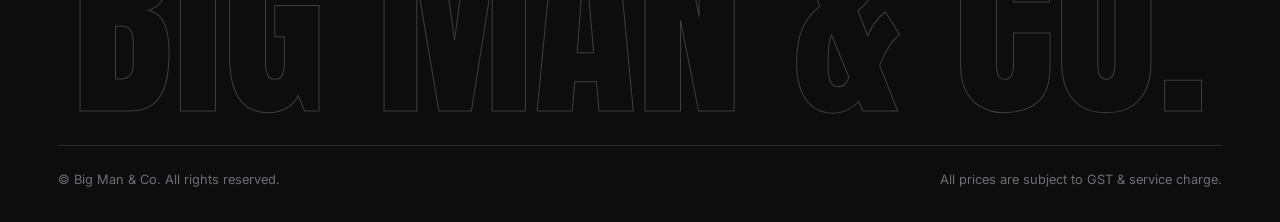
==== commit 07ab0282: "Social media icon added" ====
--- a/index.html
+++ b/index.html
@@ -264,8 +264,7 @@
       <p class="reveal">New plates, combos and promos land on our socials first. Follow <strong>@bigman.ith</strong>.</p>
       <div class="reveal" style="--i:1">
         <a class="btn btn--primary" href="gallery.html">View the full gallery <svg viewBox="0 0 24 24" fill="none" stroke="currentColor" stroke-width="2" stroke-linecap="round" stroke-linejoin="round" aria-hidden="true"><path d="M5 12h14M13 6l6 6-6 6"/></svg></a>
-        <a class="btn btn--ghost" href="https://www.instagram.com/bigman.ith/" target="_blank" rel="noopener">Instagram <svg viewBox="0 0 24 24" fill="none" stroke="currentColor" stroke-width="2" stroke-linecap="round" stroke-linejoin="round" aria-hidden="true"><path d="M7 17 17 7M8 7h9v9"/></svg></a>
-        <a class="btn btn--ghost" href="https://www.facebook.com/bigman.ith" target="_blank" rel="noopener">Facebook <svg viewBox="0 0 24 24" fill="none" stroke="currentColor" stroke-width="2" stroke-linecap="round" stroke-linejoin="round" aria-hidden="true"><path d="M7 17 17 7M8 7h9v9"/></svg></a>
+        <span class="socials"><a href="https://www.instagram.com/bigman.ith/" target="_blank" rel="noopener" aria-label="Big Man on Instagram" title="Instagram"><svg viewBox="0 0 24 24" fill="none" stroke="currentColor" stroke-width="2" stroke-linecap="round" stroke-linejoin="round" aria-hidden="true"><rect x="2" y="2" width="20" height="20" rx="5"/><path d="M16 11.37A4 4 0 1 1 12.63 8 4 4 0 0 1 16 11.37z"/><path d="M17.5 6.5h.01"/></svg></a><a href="https://www.facebook.com/bigman.ith" target="_blank" rel="noopener" aria-label="Big Man on Facebook" title="Facebook"><svg viewBox="0 0 24 24" fill="none" stroke="currentColor" stroke-width="2" stroke-linecap="round" stroke-linejoin="round" aria-hidden="true"><path d="M18 2h-3a5 5 0 0 0-5 5v3H7v4h3v8h4v-8h3l1-4h-4V7a1 1 0 0 1 1-1h3z"/></svg></a></span>
       </div>
     </div>
   </div>
@@ -344,8 +343,7 @@
           <a href="tel:+9609199961">+960 919 9961</a>
           <a href="tel:+9609446699">+960 944 6699 (delivery)</a>
           <a href="mailto:info@bigmanco.com">info@bigmanco.com</a>
-          <a href="https://www.instagram.com/bigman.ith/" target="_blank" rel="noopener">Instagram</a>
-          <a href="https://www.facebook.com/bigman.ith" target="_blank" rel="noopener">Facebook</a>
+          <span class="socials"><a href="https://www.instagram.com/bigman.ith/" target="_blank" rel="noopener" aria-label="Big Man on Instagram" title="Instagram"><svg viewBox="0 0 24 24" fill="none" stroke="currentColor" stroke-width="2" stroke-linecap="round" stroke-linejoin="round" aria-hidden="true"><rect x="2" y="2" width="20" height="20" rx="5"/><path d="M16 11.37A4 4 0 1 1 12.63 8 4 4 0 0 1 16 11.37z"/><path d="M17.5 6.5h.01"/></svg></a><a href="https://www.facebook.com/bigman.ith" target="_blank" rel="noopener" aria-label="Big Man on Facebook" title="Facebook"><svg viewBox="0 0 24 24" fill="none" stroke="currentColor" stroke-width="2" stroke-linecap="round" stroke-linejoin="round" aria-hidden="true"><path d="M18 2h-3a5 5 0 0 0-5 5v3H7v4h3v8h4v-8h3l1-4h-4V7a1 1 0 0 1 1-1h3z"/></svg></a></span>
         </address>
       </div>
     </div>
--- a/assets/css/styles.css
+++ b/assets/css/styles.css
@@ -728,3 +728,14 @@
 .toast { position: fixed; left: 50%; bottom: 6rem; z-index: 200; padding: 0.7rem 1.2rem; border-radius: 999px; background: var(--chalk); color: var(--ink); font-weight: 600; font-size: 0.9rem; white-space: nowrap; max-width: calc(100vw - 2rem); overflow: hidden; text-overflow: ellipsis; pointer-events: none; opacity: 0; transform: translate(-50%, 12px); transition: opacity 0.3s, transform 0.4s var(--ease); }
 .toast.is-on { opacity: 1; transform: translate(-50%, 0); }
 @media (min-width: 1000px) { .toast { bottom: 2rem; } }
+
+/* ---------- Social icons ---------- */
+.socials { display: inline-flex; gap: 0.6rem; }
+.socials a { display: grid; place-items: center; width: 3rem; height: 3rem; padding: 0; border-radius: 50%; border: 1px solid rgba(255, 255, 255, 0.35); color: var(--chalk); background: none; transition: background-color 0.3s, color 0.3s, border-color 0.3s, transform 0.4s var(--ease); }
+.socials a:hover { background: var(--amber); border-color: var(--amber); color: var(--ink); transform: translateY(-3px); }
+.socials svg { width: 1.25rem; height: 1.25rem; }
+.footer address .socials { margin-top: 0.75rem; }
+.footer address .socials a { display: grid; padding: 0; background: none; color: var(--chalk); }
+.footer address .socials a:hover { background: var(--amber); color: var(--ink); }
+.social > div { align-items: center; }
+.reach__icon svg { width: 1.4rem; height: 1.4rem; display: block; color: var(--fog); }
